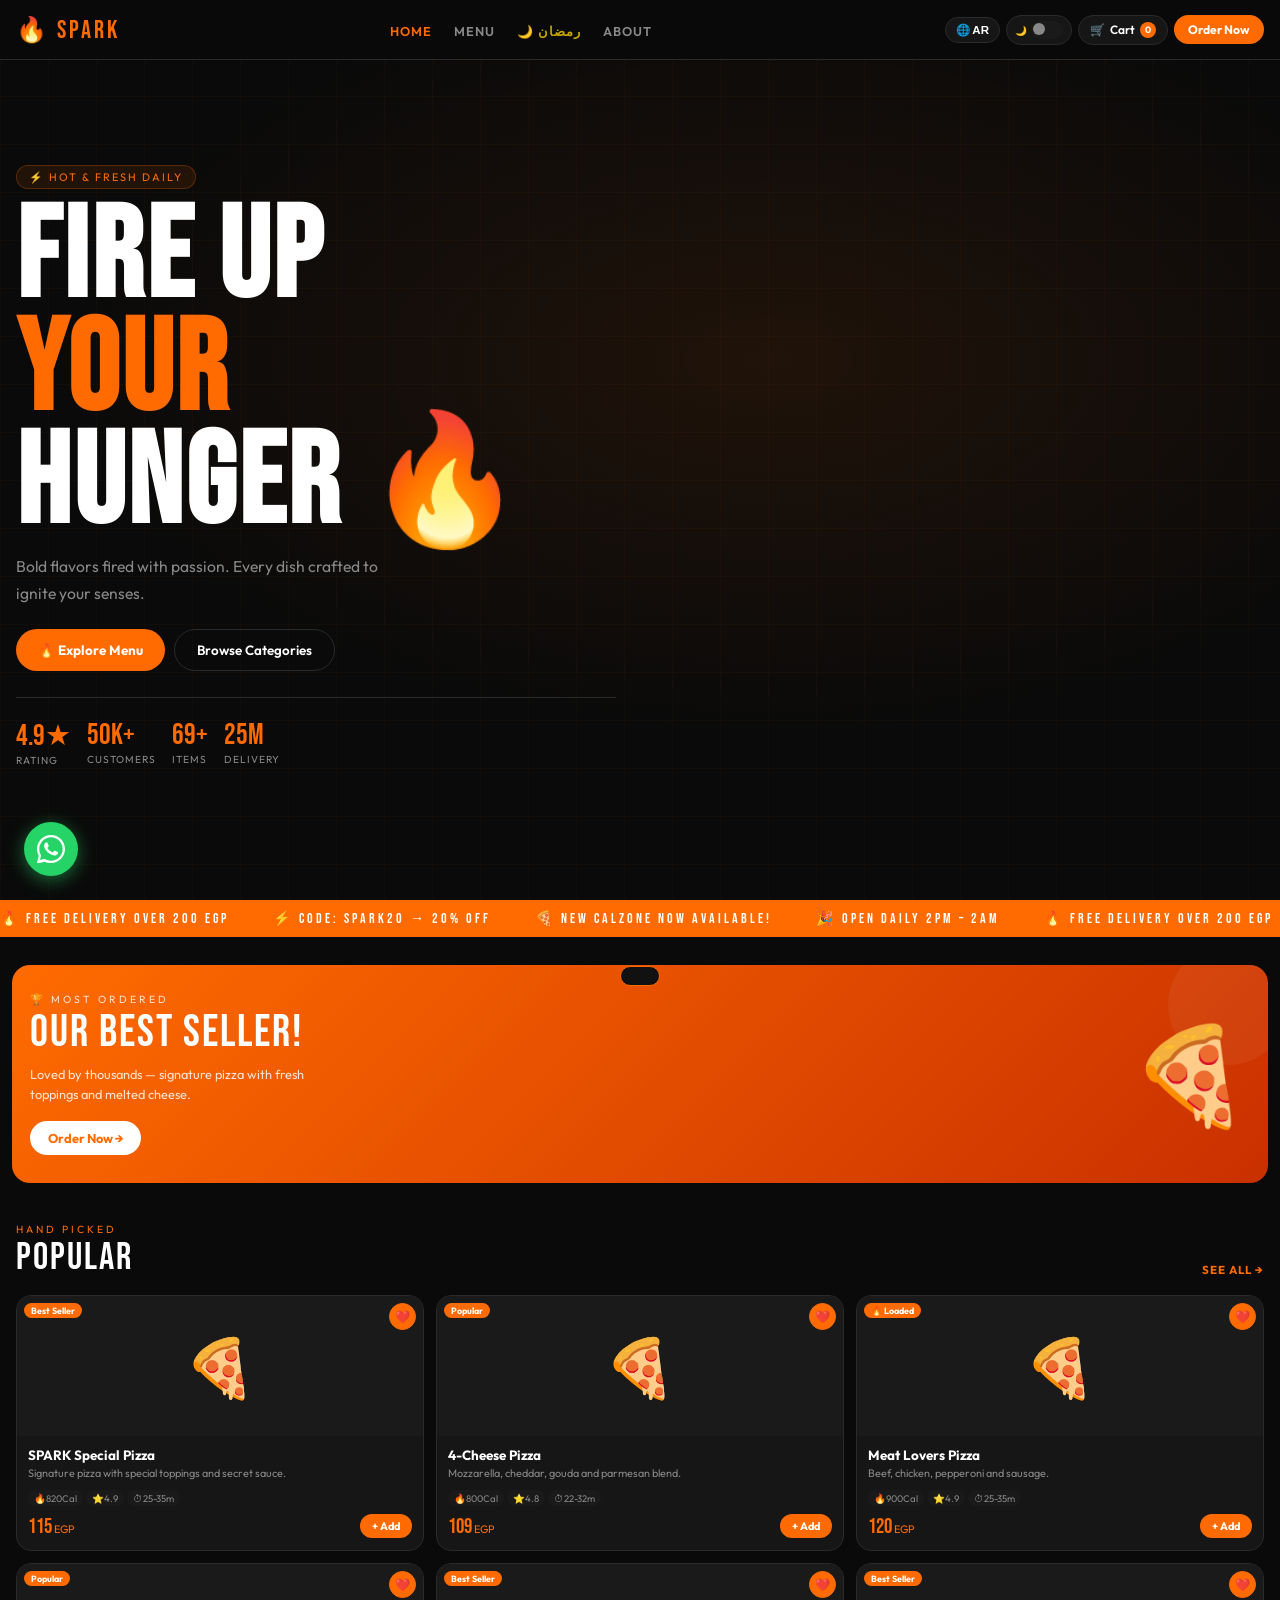
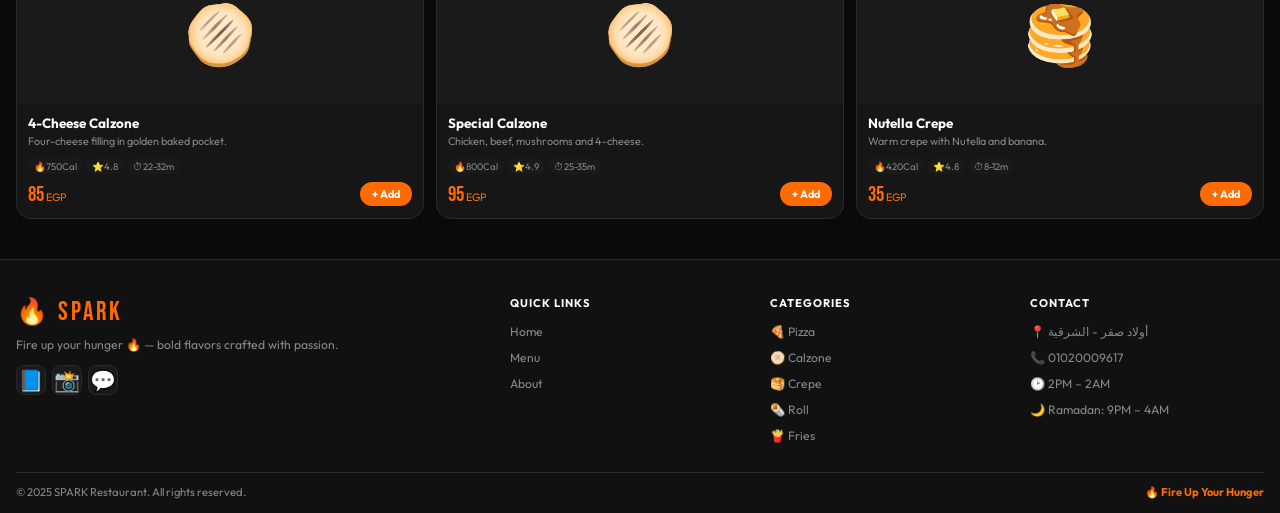
==== index.html @ 732e3be8 "Update index.html" ====
<!DOCTYPE html>
<html lang="en" data-theme="dark" data-lang="en">
<head>
<meta charset="UTF-8">
<meta name="viewport" content="width=device-width,initial-scale=1,maximum-scale=1">
<title>SPARK 🔥</title>
<link href="https://fonts.googleapis.com/css2?family=Bebas+Neue&family=Outfit:wght@300;400;500;600;700&family=Cairo:wght@400;600;700;900&display=swap" rel="stylesheet">
<style>
[data-theme=dark]{--or:#FF6B00;--orb:#FF8C00;--bg:#0A0A0A;--bg2:#111;--bg3:#1A1A1A;--card:#161616;--txt:#FFF;--muted:#888;--bdr:#2A2A2A;--nav:rgba(10,10,10,.93);}
[data-theme=light]{--or:#E85500;--orb:#FF6B00;--bg:#F5F0EA;--bg2:#EDE7DF;--bg3:#E2DAD0;--card:#FFF;--txt:#1A1010;--muted:#7A7070;--bdr:#D8D0C5;--nav:rgba(245,240,234,.96);}
*{margin:0;padding:0;box-sizing:border-box;-webkit-tap-highlight-color:transparent;}
html{scroll-behavior:smooth;}
body{font-family:Outfit,sans-serif;background:var(--bg);color:var(--txt);overflow-x:hidden;transition:background .3s,color .3s;}
button{cursor:pointer;border:none;outline:none;background:none;}
a{text-decoration:none;color:inherit;}
[data-lang=ar]{direction:rtl;}
[data-lang=ar] body,[data-lang=ar] button,[data-lang=ar] input,[data-lang=ar] select{font-family:Cairo,sans-serif!important;}
::-webkit-scrollbar{width:4px;}::-webkit-scrollbar-thumb{background:var(--or);border-radius:2px;}

/* ─── NAV ─── */
nav{position:fixed;top:0;left:0;right:0;z-index:900;height:60px;display:flex;align-items:center;justify-content:space-between;padding:0 16px;background:var(--nav);backdrop-filter:blur(20px);border-bottom:1px solid var(--bdr);}
.logo{font-family:Bebas Neue,sans-serif;font-size:1.55rem;letter-spacing:3px;color:var(--or);}
.nlinks{display:flex;gap:22px;list-style:none;}
.nlinks a{color:var(--muted);font-size:.8rem;font-weight:600;letter-spacing:1px;text-transform:uppercase;transition:color .2s;}
.nlinks a:hover,.nlinks a.act{color:var(--or);}
.nr{display:flex;align-items:center;gap:6px;}
.blang{background:var(--card);border:1px solid var(--bdr);color:var(--txt);padding:5px 10px;border-radius:50px;font-size:.72rem;font-weight:700;}
.blang:hover{border-color:var(--or);color:var(--or);}
.tpill{display:flex;align-items:center;gap:4px;background:var(--card);border:1px solid var(--bdr);border-radius:50px;padding:5px 8px;cursor:pointer;}
.ttrack{width:32px;height:18px;border-radius:50px;background:var(--bg3);position:relative;flex-shrink:0;}
[data-theme=light] .ttrack{background:#FF6B0022;border:1px solid var(--or);}
.tthumb{position:absolute;top:2px;left:2px;width:12px;height:12px;border-radius:50%;background:var(--muted);transition:transform .3s,background .3s;}
[data-theme=light] .tthumb{transform:translateX(14px);background:var(--or);}
.bcart{display:flex;align-items:center;gap:5px;background:var(--card);border:1px solid var(--bdr);color:var(--txt);padding:6px 11px;border-radius:50px;font-size:.75rem;font-weight:600;font-family:Outfit,Cairo,sans-serif;}
.bcart:hover{border-color:var(--or);color:var(--or);}
.cbdg{background:var(--or);color:#fff;width:16px;height:16px;border-radius:50%;display:flex;align-items:center;justify-content:center;font-size:.58rem;font-weight:700;}
.border-btn{background:var(--or);color:#fff;padding:7px 14px;border-radius:50px;font-size:.76rem;font-weight:700;font-family:Outfit,Cairo,sans-serif;}
.burger{display:none;flex-direction:column;gap:4px;padding:6px;background:var(--card);border:1px solid var(--bdr);border-radius:8px;}
.burger span{width:17px;height:2px;background:var(--txt);border-radius:2px;transition:all .3s;display:block;}
.burger.open span:nth-child(1){transform:translateY(6px) rotate(45deg);}
.burger.open span:nth-child(2){opacity:0;}
.burger.open span:nth-child(3){transform:translateY(-6px) rotate(-45deg);}
.drawer{position:fixed;top:60px;left:0;right:0;z-index:899;background:var(--bg2);border-bottom:1px solid var(--bdr);padding:10px;display:none;flex-direction:column;gap:2px;}
.drawer.open{display:flex;}
.drawer a{padding:10px 13px;color:var(--txt);font-weight:600;font-size:.88rem;border-radius:9px;}
.drawer a:hover{background:var(--bg3);color:var(--or);}
.drw-f{display:flex;gap:7px;padding:7px 4px 3px;}

/* ─── PAGES ─── */
.pg{display:none;}
.pg.active{display:block;}

/* ─── HERO ─── */
.hero{min-height:100svh;padding:68px 16px 36px;display:flex;align-items:center;position:relative;overflow:hidden;}
.hbg{position:absolute;inset:0;background:radial-gradient(ellipse 80% 60% at 60% 40%,rgba(255,107,0,.09),transparent 70%);}
[data-theme=light] .hbg{background:radial-gradient(ellipse 80% 60% at 60% 40%,rgba(232,85,0,.07),transparent 70%);}
.hgrid{position:absolute;inset:0;background-image:linear-gradient(rgba(255,107,0,.03) 1px,transparent 1px),linear-gradient(90deg,rgba(255,107,0,.03) 1px,transparent 1px);background-size:48px 48px;}
.hc{position:relative;z-index:1;max-width:600px;width:100%;animation:fadeUp .7s ease both;}
.hbdg{display:inline-flex;align-items:center;gap:6px;background:rgba(255,107,0,.1);border:1px solid rgba(255,107,0,.25);padding:4px 12px;border-radius:50px;font-size:.68rem;letter-spacing:2px;text-transform:uppercase;color:var(--or);margin-bottom:14px;}
.hc h1{font-family:Bebas Neue,sans-serif;font-size:clamp(3.5rem,14vw,8rem);line-height:.88;letter-spacing:3px;margin-bottom:12px;}
.hc h1 span{color:var(--or);}
.hc p{color:var(--muted);font-size:clamp(.86rem,2.5vw,.98rem);line-height:1.7;margin-bottom:22px;max-width:400px;}
.hbtns{display:flex;gap:9px;flex-wrap:wrap;}
.bprim{background:var(--or);color:#fff;padding:12px 22px;border-radius:50px;font-weight:700;font-size:.84rem;font-family:Outfit,Cairo,sans-serif;transition:all .3s;display:inline-flex;align-items:center;gap:6px;}
.bprim:hover{transform:translateY(-2px);box-shadow:0 10px 26px rgba(255,107,0,.3);}
.bsec{background:transparent;color:var(--txt);border:1px solid var(--bdr);padding:12px 22px;border-radius:50px;font-weight:600;font-size:.84rem;font-family:Outfit,Cairo,sans-serif;transition:all .3s;}
.bsec:hover{border-color:var(--or);color:var(--or);}
.hstats{display:flex;gap:16px;margin-top:26px;padding-top:20px;border-top:1px solid var(--bdr);flex-wrap:wrap;}
.sn{font-family:Bebas Neue,sans-serif;font-size:1.8rem;color:var(--or);}
.sl{font-size:.64rem;color:var(--muted);text-transform:uppercase;letter-spacing:1px;}

/* ─── TICKER ─── */
.ticker{background:var(--or);padding:10px 0;overflow:hidden;display:flex;}
.tscrl{display:flex;gap:44px;animation:scrollL 24s linear infinite;white-space:nowrap;flex-shrink:0;}
.titem{font-family:Bebas Neue,sans-serif;font-size:.88rem;letter-spacing:3px;color:#fff;}

/* ─── SECTIONS ─── */
.sec{padding:40px 16px;}
.slbl{font-size:.65rem;letter-spacing:3px;text-transform:uppercase;color:var(--or);margin-bottom:3px;}
.sttl{font-family:Bebas Neue,sans-serif;font-size:clamp(1.6rem,6vw,2.4rem);letter-spacing:2px;line-height:1;}
.shead{display:flex;justify-content:space-between;align-items:flex-end;margin-bottom:18px;gap:7px;flex-wrap:wrap;}
.smore{color:var(--or);font-size:.72rem;font-weight:700;letter-spacing:1px;text-transform:uppercase;white-space:nowrap;}

/* ─── BESTSELLER ─── */
.bs{margin:0 12px;border-radius:18px;background:linear-gradient(135deg,#FF6B00,#C93000);padding:28px 18px;display:flex;align-items:center;justify-content:space-between;overflow:hidden;position:relative;gap:12px;}
.bs::before{content:'';position:absolute;right:-20px;top:-20px;width:120px;height:120px;border-radius:50%;background:rgba(255,255,255,.05);}
.bstx{flex:1;position:relative;z-index:1;}
.bslbl{font-size:.65rem;letter-spacing:3px;text-transform:uppercase;color:rgba(255,255,255,.8);margin-bottom:5px;}
.bsttl{font-family:Bebas Neue,sans-serif;font-size:clamp(1.6rem,6vw,2.8rem);color:#fff;letter-spacing:2px;line-height:1;margin-bottom:8px;}
.bssub{font-size:.8rem;color:rgba(255,255,255,.82);line-height:1.6;margin-bottom:16px;max-width:300px;}
.bwh{background:#fff;color:var(--or);padding:9px 18px;border-radius:50px;font-weight:700;font-size:.8rem;font-family:Outfit,Cairo,sans-serif;transition:all .3s;}
.bwh:hover{transform:translateY(-2px);}
.bsem{font-size:clamp(3rem,11vw,6rem);animation:float 3.5s ease-in-out infinite;flex-shrink:0;position:relative;z-index:1;}

/* ─── CATS ─── */
.cgrid{display:grid;grid-template-columns:repeat(4,1fr);gap:8px;}
.cc{background:var(--card);border:1px solid var(--bdr);border-radius:13px;padding:14px 7px;text-align:center;cursor:pointer;transition:all .22s;}
.cc:hover{border-color:var(--or);transform:translateY(-2px);}
.cc.active{background:var(--or);border-color:var(--or);}
.cc.active .cnm{color:#fff;}
.cc.active .cct{color:rgba(255,255,255,.75);}
.cem{font-size:1.9rem;margin-bottom:5px;display:block;}
.cnm{font-weight:700;font-size:.78rem;color:var(--txt);}
.cct{font-size:.64rem;color:var(--muted);margin-top:2px;}

/* ─── MEALS ─── */
.mgrid{display:grid;grid-template-columns:repeat(3,1fr);gap:12px;}
.mc{background:var(--card);border:1px solid var(--bdr);border-radius:15px;overflow:hidden;transition:all .22s;cursor:pointer;}
.mc:hover{border-color:rgba(255,107,0,.4);transform:translateY(-3px);box-shadow:0 10px 26px rgba(0,0,0,.14);}
.mimg{height:140px;background:var(--bg3);display:flex;align-items:center;justify-content:center;font-size:3.6rem;position:relative;overflow:hidden;}
.mbdg{position:absolute;top:7px;left:7px;background:var(--or);color:#fff;padding:2px 7px;border-radius:50px;font-size:.56rem;font-weight:700;}
[data-lang=ar] .mbdg{left:auto;right:7px;}
.mfv{position:absolute;top:7px;right:7px;width:27px;height:27px;border-radius:50%;background:rgba(0,0,0,.35);border:1px solid var(--bdr);display:flex;align-items:center;justify-content:center;font-size:.76rem;transition:all .2s;}
[data-lang=ar] .mfv{right:auto;left:7px;}
.mfv:hover,.mfv.fav{background:var(--or);border-color:var(--or);}
.mbdy{padding:11px;}
.mnm{font-weight:700;font-size:.84rem;margin-bottom:3px;}
.mds{font-size:.68rem;color:var(--muted);line-height:1.45;margin-bottom:8px;}
.mmeta{display:flex;gap:3px;margin-bottom:8px;flex-wrap:wrap;}
.mp{font-size:.6rem;color:var(--muted);background:var(--bg3);padding:2px 6px;border-radius:50px;}
.mft{display:flex;align-items:center;justify-content:space-between;}
.mpr{font-family:Bebas Neue,sans-serif;font-size:1.3rem;color:var(--or);}
.mpr small{font-size:.68rem;font-family:Outfit,Cairo,sans-serif;font-weight:400;}
.badd{background:var(--or);color:#fff;padding:5px 12px;border-radius:50px;font-weight:700;font-size:.68rem;font-family:Outfit,Cairo,sans-serif;transition:all .22s;}
.badd:hover{background:var(--orb);}

/* ─── ABOUT ─── */
.ab-hero{padding:76px 16px 42px;text-align:center;background:radial-gradient(ellipse 80% 50% at 50% 0%,rgba(255,107,0,.08),transparent 60%);position:relative;overflow:hidden;}
.ab-hero::before{content:"🔥";position:absolute;font-size:14rem;opacity:.025;top:50%;left:50%;transform:translate(-50%,-50%);pointer-events:none;}
.ab-bdg{display:inline-flex;align-items:center;gap:6px;background:rgba(255,107,0,.1);border:1px solid rgba(255,107,0,.25);padding:4px 12px;border-radius:50px;font-size:.68rem;letter-spacing:2px;text-transform:uppercase;color:var(--or);margin-bottom:14px;}
.ab-hero h1{font-family:Bebas Neue,sans-serif;font-size:clamp(2.4rem,9vw,4.5rem);letter-spacing:4px;line-height:1;margin-bottom:12px;}
.ab-hero h1 span{color:var(--or);}
.ab-hero p{color:var(--muted);font-size:clamp(.86rem,2.5vw,.98rem);line-height:1.8;max-width:560px;margin:0 auto;}
.ab-cards{display:grid;grid-template-columns:repeat(3,1fr);gap:12px;padding:0 16px 40px;}
.abcard{background:var(--card);border:1px solid var(--bdr);border-radius:16px;padding:24px 18px;text-align:center;transition:all .3s;}
.abcard:hover{border-color:rgba(255,107,0,.3);transform:translateY(-3px);}
.abic{width:56px;height:56px;border-radius:14px;background:rgba(255,107,0,.12);display:flex;align-items:center;justify-content:center;font-size:1.7rem;margin:0 auto 12px;}
.abcard h3{font-family:Bebas Neue,sans-serif;font-size:1.2rem;letter-spacing:2px;color:var(--or);margin-bottom:6px;}
.abcard p{font-size:.78rem;color:var(--muted);line-height:1.65;}
.ab-story{display:grid;grid-template-columns:1fr 1fr;gap:32px;align-items:center;padding:0 16px 40px;max-width:940px;margin:0 auto;}
.ab-sl{font-size:.65rem;letter-spacing:3px;text-transform:uppercase;color:var(--or);margin-bottom:4px;}
.ab-story h2{font-family:Bebas Neue,sans-serif;font-size:clamp(1.6rem,5vw,2.4rem);letter-spacing:2px;margin-bottom:13px;}
.ab-story p{color:var(--muted);font-size:.8rem;line-height:1.78;margin-bottom:10px;}
.ab-stats{display:grid;grid-template-columns:1fr 1fr;gap:10px;}
.abst{background:var(--card);border:1px solid var(--bdr);border-radius:14px;padding:18px;text-align:center;}
.abstn{font-family:Bebas Neue,sans-serif;font-size:2.1rem;color:var(--or);}
.abstl{font-size:.64rem;color:var(--muted);text-transform:uppercase;letter-spacing:1px;margin-top:2px;}
.co-grid{display:grid;grid-template-columns:repeat(auto-fit,minmax(190px,1fr));gap:11px;}
.cocard{background:var(--card);border:1px solid var(--bdr);border-radius:14px;padding:20px;transition:all .3s;}
.cocard:hover{border-color:rgba(255,107,0,.3);}
.coic{width:44px;height:44px;border-radius:12px;background:rgba(255,107,0,.12);display:flex;align-items:center;justify-content:center;font-size:1.3rem;margin-bottom:11px;}
.cocard h3{font-weight:700;font-size:.82rem;margin-bottom:4px;}
.cocard p{font-size:.76rem;color:var(--muted);line-height:1.65;}

/* ─── FOOTER ─── */
footer{background:var(--bg2);border-top:1px solid var(--bdr);padding:36px 16px 14px;}
.ftg{display:grid;grid-template-columns:2fr 1fr 1fr 1fr;gap:26px;margin-bottom:22px;}
.ftlo{font-family:Bebas Neue,sans-serif;font-size:1.6rem;color:var(--or);letter-spacing:3px;}
.ftde{color:var(--muted);font-size:.76rem;line-height:1.7;margin-top:7px;}
.ftsoc{display:flex;gap:6px;margin-top:10px;}
.ftsoc a{width:30px;height:30px;border-radius:8px;background:var(--bg3);border:1px solid var(--bdr);display:flex;align-items:center;justify-content:center;font-size:.85rem;transition:all .22s;}
.ftsoc a:hover{border-color:var(--or);}
.ftcol h4{font-weight:700;font-size:.7rem;letter-spacing:1px;text-transform:uppercase;margin-bottom:10px;}
.ftcol ul{list-style:none;}
.ftcol li{margin-bottom:6px;}
.ftcol a{color:var(--muted);font-size:.76rem;transition:color .2s;}
.ftcol a:hover{color:var(--or);}
.ftbt{border-top:1px solid var(--bdr);padding-top:12px;display:flex;justify-content:space-between;align-items:center;font-size:.7rem;color:var(--muted);flex-wrap:wrap;gap:5px;}

/* ─── CART ─── */
.cov{position:fixed;inset:0;z-index:950;background:rgba(0,0,0,.6);opacity:0;pointer-events:none;transition:opacity .3s;}
.cov.open{opacity:1;pointer-events:all;}
.csb{position:fixed;top:0;right:-100%;bottom:0;width:min(380px,100%);z-index:951;background:var(--bg2);border-left:1px solid var(--bdr);padding:15px;overflow-y:auto;display:flex;flex-direction:column;transition:right .4s cubic-bezier(.4,0,.2,1);}
.csb.open{right:0;}
[data-lang=ar] .csb{right:auto;left:-100%;border-left:none;border-right:1px solid var(--bdr);}
[data-lang=ar] .csb.open{left:0;}
.chd{display:flex;justify-content:space-between;align-items:center;margin-bottom:14px;}
.cttl{font-family:Bebas Neue,sans-serif;font-size:1.45rem;letter-spacing:2px;}
.ccl{width:30px;height:30px;border-radius:50%;background:var(--bg3);border:1px solid var(--bdr);color:var(--txt);display:flex;align-items:center;justify-content:center;font-size:.85rem;}
.ci{display:flex;gap:7px;align-items:center;padding:9px;background:var(--card);border-radius:9px;margin-bottom:5px;border:1px solid var(--bdr);}
.ciem{font-size:1.7rem;min-width:36px;text-align:center;}
.ciin{flex:1;min-width:0;}
.cinm{font-weight:600;font-size:.76rem;margin-bottom:2px;white-space:nowrap;overflow:hidden;text-overflow:ellipsis;}
.cipr{color:var(--or);font-weight:700;font-size:.72rem;}
.qcl{display:flex;align-items:center;gap:4px;flex-shrink:0;}
.qb{width:22px;height:22px;border-radius:50%;border:1px solid var(--bdr);background:var(--bg3);color:var(--txt);display:flex;align-items:center;justify-content:center;font-size:.8rem;transition:all .2s;}
.qb:hover{background:var(--or);border-color:var(--or);color:#fff;}
.qn{font-weight:700;min-width:13px;text-align:center;font-size:.78rem;}
.prow{display:flex;gap:5px;margin:8px 0;}
.prow input{flex:1;background:var(--bg3);border:1px solid var(--bdr);border-radius:8px;padding:8px 9px;color:var(--txt);font-family:Outfit,Cairo,sans-serif;font-size:.76rem;outline:none;min-width:0;}
.prow input:focus{border-color:var(--or);}
.prow input::placeholder{color:var(--muted);}
.bap{background:var(--or);color:#fff;padding:8px 11px;border-radius:8px;font-weight:700;font-size:.72rem;font-family:Outfit,Cairo,sans-serif;flex-shrink:0;}
.csum{background:var(--card);border-radius:9px;padding:11px;margin:8px 0;border:1px solid var(--bdr);}
.srow{display:flex;justify-content:space-between;font-size:.74rem;color:var(--muted);margin-bottom:4px;}
.stot{display:flex;justify-content:space-between;align-items:center;padding-top:8px;border-top:1px solid var(--bdr);font-weight:700;font-size:.82rem;}
.totp{font-family:Bebas Neue,sans-serif;font-size:1.35rem;color:var(--or);}
.bco{background:var(--or);color:#fff;padding:12px;border-radius:10px;font-weight:700;font-size:.84rem;font-family:Outfit,Cairo,sans-serif;width:100%;transition:all .3s;margin-top:3px;}
.bco:hover{background:var(--orb);}

/* ─── MODALS ─── */
.mov{position:fixed;inset:0;z-index:960;background:rgba(0,0,0,.75);display:flex;align-items:flex-end;justify-content:center;opacity:0;pointer-events:none;transition:opacity .3s;}
.mov.open{opacity:1;pointer-events:all;}
.dmod{background:var(--bg2);border:1px solid var(--bdr);border-radius:18px 18px 0 0;width:100%;max-width:460px;max-height:90svh;overflow-y:auto;transform:translateY(100%);transition:transform .32s cubic-bezier(.4,0,.2,1);}
.mov.open .dmod,.mov.open .comod{transform:translateY(0);}
.dbar{width:34px;height:4px;background:var(--bdr);border-radius:2px;margin:9px auto 4px;}
.dim{height:170px;background:var(--bg3);display:flex;align-items:center;justify-content:center;font-size:5.5rem;position:relative;overflow:hidden;}
.dfv{position:absolute;top:10px;right:10px;width:30px;height:30px;border-radius:50%;background:rgba(0,0,0,.4);border:1px solid var(--bdr);display:flex;align-items:center;justify-content:center;cursor:pointer;font-size:.9rem;}
[data-lang=ar] .dfv{right:auto;left:10px;}
.dbdy{padding:14px;}
.dtop{display:flex;justify-content:space-between;align-items:flex-start;margin-bottom:8px;gap:6px;}
.dnm{font-family:Bebas Neue,sans-serif;font-size:1.5rem;letter-spacing:2px;line-height:1;}
.dqc{display:flex;align-items:center;gap:7px;background:var(--bg3);border-radius:50px;padding:5px 10px;flex-shrink:0;}
.dpills{display:flex;gap:4px;margin-bottom:10px;flex-wrap:wrap;}
.dpill{background:var(--bg3);border-radius:50px;padding:3px 7px;font-size:.63rem;color:var(--muted);}
.ddes{color:var(--muted);font-size:.76rem;line-height:1.6;margin-bottom:12px;}
.ottl{font-weight:700;margin-bottom:7px;font-size:.76rem;}
.orow{display:flex;align-items:center;justify-content:space-between;background:var(--bg3);border-radius:8px;padding:8px 10px;margin-bottom:5px;}
.size-row{display:flex;gap:8px;margin-bottom:10px;flex-wrap:wrap;}
.sz-btn{flex:1;min-width:70px;background:var(--bg3);border:2px solid var(--bdr);border-radius:10px;padding:8px 6px;text-align:center;cursor:pointer;transition:all .18s;}
.sz-btn:hover{border-color:var(--or);}
.sz-btn.sz-act{border-color:var(--or);background:rgba(255,107,0,.12);}
.sz-lbl{font-size:.8rem;font-weight:700;margin-bottom:2px;}
.sz-pr{font-size:.72rem;color:var(--or);font-weight:700;}
.onm{font-size:.76rem;}
.opr{color:var(--or);font-weight:600;font-size:.72rem;}
.ock{width:18px;height:18px;border-radius:5px;border:2px solid var(--bdr);display:flex;align-items:center;justify-content:center;transition:all .2s;font-size:.62rem;flex-shrink:0;}
.ock.ck{background:var(--or);border-color:var(--or);color:#fff;}
.dft{display:flex;align-items:center;justify-content:space-between;padding-top:10px;border-top:1px solid var(--bdr);margin-top:5px;gap:6px;}
.dtlb{font-size:.68rem;color:var(--muted);margin-bottom:1px;}
.dtp{font-family:Bebas Neue,sans-serif;font-size:1.5rem;color:var(--or);}
.comod{background:var(--bg2);border:1px solid var(--bdr);border-radius:18px 18px 0 0;width:100%;max-width:460px;max-height:90svh;overflow-y:auto;transform:translateY(100%);transition:transform .32s cubic-bezier(.4,0,.2,1);}
.cohd{display:flex;justify-content:space-between;align-items:center;padding:13px 15px 0;}
.cottl{font-family:Bebas Neue,sans-serif;font-size:1.5rem;letter-spacing:2px;color:var(--or);}
.cobdy{padding:10px 15px 16px;}
.coslb{font-weight:700;font-size:.72rem;text-transform:uppercase;letter-spacing:1px;color:var(--muted);margin-bottom:7px;}
.adc{background:var(--card);border:1px solid var(--bdr);border-radius:9px;padding:11px;margin-bottom:5px;cursor:pointer;display:flex;gap:9px;align-items:center;transition:all .22s;}
.adc.sel{border-color:var(--or);background:rgba(255,107,0,.07);}
.adic{width:34px;height:34px;border-radius:50%;background:var(--bg3);display:flex;align-items:center;justify-content:center;font-size:.95rem;flex-shrink:0;}
.adt{font-weight:600;font-size:.78rem;margin-bottom:1px;}
.add{font-size:.68rem;color:var(--muted);}
.popt{display:flex;align-items:center;justify-content:space-between;background:var(--card);border:1px solid var(--bdr);border-radius:9px;padding:10px 12px;margin-bottom:5px;cursor:pointer;transition:all .22s;}
.popt.sel{border-color:var(--or);}
.popl{display:flex;align-items:center;gap:7px;font-weight:500;font-size:.78rem;}
.radio{width:15px;height:15px;border-radius:50%;border:2px solid var(--bdr);display:flex;align-items:center;justify-content:center;transition:all .2s;flex-shrink:0;}
.popt.sel .radio{border-color:var(--or);}
.rdot{width:7px;height:7px;border-radius:50%;background:var(--or);opacity:0;transition:opacity .2s;}
.popt.sel .rdot{opacity:1;}
.scr{text-align:center;padding:30px 16px;}
.scic{font-size:3.5rem;margin-bottom:10px;}
.scttl{font-family:Bebas Neue,sans-serif;font-size:1.8rem;color:var(--or);margin-bottom:7px;}
.scsb{color:var(--muted);line-height:1.65;font-size:.8rem;}

/* ─── TOAST ─── */
.toast{position:fixed;bottom:14px;left:50%;transform:translateX(-50%) translateY(100px);background:var(--bg2);border:1px solid var(--or);border-radius:50px;padding:9px 19px;font-weight:600;z-index:9999;transition:transform .4s cubic-bezier(.4,0,.2,1);white-space:nowrap;color:var(--txt);font-size:.78rem;pointer-events:none;}
.toast.show{transform:translateX(-50%) translateY(0);}

/* ─── ANIMS ─── */
@keyframes fadeUp{from{opacity:0;transform:translateY(20px);}to{opacity:1;transform:translateY(0);}}
@keyframes float{0%,100%{transform:translateY(0);}50%{transform:translateY(-10px);}}
@keyframes scrollL{0%{transform:translateX(0);}100%{transform:translateX(-50%);}}
@keyframes pulse{0%,100%{box-shadow:0 0 0 0 rgba(255,107,0,.4);}50%{box-shadow:0 0 0 8px rgba(255,107,0,0);}}
.pulse{animation:pulse 2s infinite;}

/* ─── TABLET ─── */
@media(max-width:860px){
  .nlinks,.border-btn{display:none;}
  .burger{display:flex;}
  .cgrid{grid-template-columns:repeat(4,1fr);}
  .mgrid{grid-template-columns:repeat(2,1fr);}
  .ab-cards{grid-template-columns:repeat(2,1fr);}
  .ab-story{grid-template-columns:1fr;}
  .ftg{grid-template-columns:1fr 1fr;gap:18px;}
}
/* ─── MOBILE ─── */
@media(max-width:768px){.cgrid{grid-template-columns:repeat(3,1fr);}.mgrid{grid-template-columns:repeat(2,1fr);}.ab-cards{grid-template-columns:repeat(2,1fr);}.ab-stats{grid-template-columns:repeat(2,1fr);}.hero{padding:78px 14px 32px;}.csb{width:min(340px,96%);}}
@media(max-width:560px){
  .cgrid{grid-template-columns:repeat(3,1fr);gap:6px;}.ab-story{grid-template-columns:1fr;}.ab-cards{grid-template-columns:1fr;}.co-grid{grid-template-columns:1fr;}.csb{width:100%;}.dmod,.comod{border-radius:14px 14px 0 0;}
  .cc{padding:11px 5px;border-radius:10px;}
  .cem{font-size:1.55rem;margin-bottom:4px;}
  .cnm{font-size:.7rem;}
  .mgrid{grid-template-columns:repeat(2,1fr);gap:8px;}
  .mimg{height:118px;font-size:2.9rem;}
  .mbdy{padding:10px;}
  .mnm{font-size:.8rem;}
  .mds{font-size:.66rem;}
  .mpr{font-size:1.2rem;}
  .badd{padding:5px 10px;font-size:.64rem;}
  .bs{padding:22px 14px;margin:0 8px;}
  .bsem{display:none;}
  .ab-cards{grid-template-columns:1fr;}
  .ftg{grid-template-columns:1fr;}
  .hbtns{flex-direction:column;}
  .hbtns a,.hbtns button{text-align:center;justify-content:center;}
  .hstats{gap:11px;}
  .cart-label{display:none;}
}
@media(max-width:320px){
  .cgrid{grid-template-columns:repeat(2,1fr);}
  .mgrid{grid-template-columns:1fr;}
}
</style>
</head>
<body>

<!-- NAV -->
<nav>
  <div class="logo" onclick="gp('home',document.getElementById('nH'))" style="cursor:pointer;display:flex;align-items:center;gap:8px;">
      <span id="logoImg" style="display:none;"><img id="logoImgEl" src="" alt="SPARK" style="height:36px;object-fit:contain;vertical-align:middle;"></span>
      <span id="logoText">🔥 SPARK</span></div>
  <ul class="nlinks" id="nlinks">
    <li><a href="#" onclick="gp('home',this)" class="act" id="nH">Home</a></li>
    <li><a href="#" onclick="gp('pgMenu',this)" id="nM">Menu</a></li>
    <li id="navRamadan" style="display:none;"><a href="#" onclick="gp('pgRamadan',this)" id="nR" style="color:#C8A400;">🌙 رمضان</a></li>
    <li><a href="#" onclick="gp('pgAbout',this)" id="nA">About</a></li>
    <li><a href="#" onclick="gp('pgFavs',this)" id="nFav" style="display:none;">❤️ <span id="favNavLbl">Favorites</span></a></li>
  </ul>
  <div class="nr">
    <button class="blang" id="langBtn" onclick="tLang()">🌐 AR</button>
    <div class="tpill" onclick="tTheme()">
      <span id="tLbl" style="font-size:.6rem;">🌙</span>
      <div class="ttrack"><div class="tthumb" id="tTh"></div></div>
    </div>
    <button class="bcart" onclick="tCart()">
      🛒 <span class="cart-label" id="nC">Cart</span>
      <span class="cbdg" id="cBdg">0</span>
    </button>
    <button class="border-btn pulse" id="nO" onclick="tCart()">Order Now</button>
    <button class="burger" id="hbg" onclick="tDrawer()">
      <span></span><span></span><span></span>
    </button>
  </div>
</nav>

<!-- DRAWER -->
<div class="drawer" id="drw">
  <a href="#" onclick="gp('home');cd()" id="dH">🏠 Home</a>
  <a href="#" onclick="gp('pgMenu');cd()" id="dM">🍽️ Menu</a>
  <a href="#" onclick="gp('pgAbout');cd()" id="dA">⭐ About</a>
  <a href="#" onclick="gp('pgFavs');cd()" id="dFav" style="display:none;">❤️ <span id="favDrawerLbl">Favorites</span></a>
  <div class="drw-f">
    <button class="border-btn" onclick="tCart();cd()" id="dO">Order Now</button>
  </div>
</div>

<!-- ═══ HOME ═══ -->
<div class="pg active" id="home">

  <!-- HERO -->
  <section class="hero">
    <div class="hbg"></div><div class="hgrid"></div>
    <div class="hc">
      <div class="hbdg" id="hBd">⚡ Hot &amp; Fresh Daily</div>
      <h1 id="hH1">FIRE UP<br><span>YOUR</span><br>HUNGER 🔥</h1>
      <p id="hSb">Bold flavors fired with passion. Every dish crafted to ignite your senses.</p>
      <div class="hbtns">
        <a href="#" class="bprim" onclick="gp('pgMenu')" id="hB1">🔥 Explore Menu</a>
        <a href="#" class="bsec" onclick="gp('pgMenu')" id="hB2">Browse Categories</a>
      </div>
      <div class="hstats">
        <div><div class="sn">4.9★</div><div class="sl" id="hs1">Rating</div></div>
        <div><div class="sn">50K+</div><div class="sl" id="hs2">Customers</div></div>
        <div><div class="sn">69+</div><div class="sl" id="hs3">Items</div></div>
        <div><div class="sn">25m</div><div class="sl" id="hs4">Delivery</div></div>
      </div>
    </div>
  </section>

  <!-- TICKER -->
  <div class="ticker"><div style="overflow:hidden;flex:1;">
    <div class="tscrl">
      <span class="titem" id="ti1">🔥 FREE DELIVERY OVER 200 EGP</span>
      <span class="titem" id="ti2">⚡ CODE: SPARK20 → 20% OFF</span>
      <span class="titem" id="ti3">🍕 NEW CALZONE NOW AVAILABLE!</span>
      <span class="titem" id="ti4">🎉 OPEN DAILY 2PM – 2AM</span>
      <span class="titem">🔥 FREE DELIVERY OVER 200 EGP</span>
      <span class="titem">⚡ CODE: SPARK20 → 20% OFF</span>
      <span class="titem">🍕 NEW CALZONE NOW AVAILABLE!</span>
      <span class="titem">🎉 OPEN DAILY 2PM – 2AM</span>
    </div>
  </div></div>

  <!-- BESTSELLER -->
  <div class="bs" style="margin-top:28px;">
    <div class="bstx">
      <div class="bslbl" id="bsL">🏆 Most Ordered</div>
      <div class="bsttl" id="bsT">OUR BEST SELLER!</div>
      <p class="bssub" id="bsS">Loved by thousands — signature pizza with fresh toppings and melted cheese.</p>
      <button class="bwh" onclick="gp('pgMenu')" id="bsB">Order Now →</button>
    </div>
    <div class="bsem">🍕</div>
  </div>

  <!-- POPULAR -->
  <section class="sec">
    <div class="shead">
      <div><div class="slbl" id="hML">Hand Picked</div><div class="sttl" id="hMT">POPULAR</div></div>
      <a href="#" class="smore" onclick="gp('pgMenu')" id="hSA">See all →</a>
    </div>
    <div class="mgrid" id="homeGrid"></div>
  </section>

  <!-- FOOTER -->
<footer>
    <div class="ftg">
      <div>
        <div class="ftlo" style="display:flex;align-items:center;gap:8px;"><span id="ftLogoImg" style="display:none;"><img id="ftLogoImgEl" src="" alt="SPARK" style="height:30px;object-fit:contain;"></span><span id="ftLogoText">🔥 SPARK</span></div>
        <p class="ftde" id="ftD">Fire up your hunger 🔥 — bold flavors crafted with passion.</p>
        <div class="ftsoc">
  <a href="https://www.facebook.com/sparkrestaurant" target="_blank" title="Facebook" style="text-decoration:none;font-size:1.3rem;">📘</a>
  <a href="https://www.instagram.com/sparkrestaurant" target="_blank" title="Instagram" style="text-decoration:none;font-size:1.3rem;">📸</a>
  <a href="https://wa.me/201020009617" target="_blank" title="WhatsApp" style="text-decoration:none;font-size:1.3rem;">💬</a>
</div>
      </div>
      <div class="ftcol">
        <h4 id="ftH1">Quick Links</h4>
        <ul>
          <li><a href="#" onclick="gp('home')" id="fl1">Home</a></li>
          <li><a href="#" onclick="gp('pgMenu')" id="fl2">Menu</a></li>
          <li><a href="#" onclick="gp('pgAbout')" id="fl3">About</a></li>
          <div id="ftCustomPages"></div>
        </ul>
      </div>
      <div class="ftcol">
        <h4 id="ftH2">Categories</h4>
        <ul>
          <li><a href="#" onclick="gp('pgMenu')">🍕 Pizza</a></li>
          <li><a href="#" onclick="gp('pgMenu')">🫓 Calzone</a></li>
          <li><a href="#" onclick="gp('pgMenu')">🥞 Crepe</a></li>
          <li><a href="#" onclick="gp('pgMenu')">🌯 Roll</a></li>
          <li><a href="#" onclick="gp('pgMenu')">🍟 Fries</a></li>
        </ul>
      </div>
      <div class="ftcol">
        <h4 id="ftH3">Contact</h4>
        <ul>
          <li><a href="#">📍 أولاد صقر - الشرقية</a></li>
          <li><a href="tel:01020009617">📞 01020009617</a></li>
          <li><a href="#">🕑 2PM – 2AM</a></li>
          <li><a href="#">🌙 Ramadan: 9PM – 4AM</a></li>
        </ul>
      </div>
    </div>
    <div class="ftbt">
      <div id="ftC">© 2025 SPARK Restaurant. All rights reserved.</div>
      <div style="color:var(--or);font-weight:700;">🔥 Fire Up Your Hunger</div>
    </div>
  </footer>
</div>

<!-- ═══ MENU ═══ -->
<div class="pg" id="pgMenu">
  <div style="padding-top:60px;">
    <section class="sec">
      <div class="shead"><div><div class="slbl" id="cL">Browse By</div><div class="sttl" id="cT">CATEGORIES</div></div></div>
      <div class="cgrid" id="catsGrid"></div>
    </section>
    <section class="sec" style="padding-top:0;">
      <div class="shead">
        <div><div class="slbl" id="mL">Hand Picked</div><div class="sttl" id="mT">ALL MEALS</div></div>
        <span id="mCnt" style="color:var(--muted);font-size:.72rem;"></span>
      </div>
      <div class="mgrid" id="mealsGrid"></div>
    </section>
  </div>
</div>

<!-- ═══ ABOUT ═══ -->
<div class="pg" id="pgAbout">
  <div style="padding-top:60px;">
    <div class="ab-hero">
      <div class="ab-bdg" id="abBdg">⭐ Our Story</div>
      <h1 id="abH1">ABOUT <span>SPARK</span></h1>
      <p id="abHT">SPARK isn&#39;t just a restaurant — it&#39;s a complete experience. The result of a long journey of hard work and dedication.</p>
    </div>
    <div class="ab-cards">
      <div class="abcard"><div class="abic">❤️‍🔥</div><h3 id="ac1T">PASSION</h3><p id="ac1P">Every dish made with love. We put our heart into every item on the menu.</p></div>
      <div class="abcard"><div class="abic">🌿</div><h3 id="ac2T">FRESH</h3><p id="ac2P">Only the freshest ingredients reach your plate. Quality is never compromised.</p></div>
      <div class="abcard"><div class="abic">⭐</div><h3 id="ac3T">EXPERIENCE</h3><p id="ac3P">From first bite to last — a complete dining experience you won&#39;t forget.</p></div>
    </div>
    <div class="ab-story">
      <div>
        <div class="ab-sl" id="stL">Our Journey</div>
        <h2 id="stH">A Long Road of Effort &amp; Passion</h2>
        <p id="stP1">SPARK started as a dream — to create food that ignites the senses. Built from scratch with love and countless late nights.</p>
        <p id="stP2">Today we serve thousands with a growing menu. Every product is the result of real passion and hard work.</p>
      </div>
      <div class="ab-stats">
        <div class="abst"><div class="abstn">50K+</div><div class="abstl" id="ast1">Happy Customers</div></div>
        <div class="abst"><div class="abstn">69+</div><div class="abstl" id="ast2">Menu Items</div></div>
        <div class="abst"><div class="abstn">4.9★</div><div class="abstl" id="ast3">Avg Rating</div></div>
        <div class="abst"><div class="abstn">1</div><div class="abstl" id="ast4">Big Goal</div></div>
      </div>
    </div>
    <section class="sec" style="background:var(--bg2);border-top:1px solid var(--bdr);margin-top:36px;">
      <div class="shead"><div><div class="slbl" id="coL">Find Us</div><div class="sttl" id="coT">CONTACT</div></div></div>
      <div class="co-grid">
        <div class="cocard"><div class="coic">📍</div><h3 id="co1T">Address</h3><p id="co1P">أولاد صقر - الشرقية - شارع البحر - بجوار صيدلية عثمان القديمة</p></div>
        <div class="cocard"><div class="coic">📞</div><h3 id="co2T">Phone</h3><p><a href="tel:01020009617" style="color:var(--or);font-weight:700;font-size:.9rem;">01020009617</a></p></div>
        <div class="cocard"><div class="coic">🕑</div><h3 id="co3T">Working Hours</h3><p id="co3P">Daily: 2PM – 2AM<br>Ramadan: 9PM – 4AM</p></div>
      </div>
    </section>
  </div>
</div>


<!-- ═══ RAMADAN PAGE ═══ -->
<div id="pgRamadan" class="pg" style="padding-top:60px;">
  <div style="max-width:900px;margin:0 auto;padding:30px 16px;">
    <div style="text-align:center;margin-bottom:30px;">
      <div style="font-size:3.5rem;margin-bottom:8px;">🌙</div>
      <h2 id="ramTitle" style="font-family:'Bebas Neue',sans-serif;font-size:2.8rem;letter-spacing:3px;color:#C8A400;margin:8px 0;line-height:1;">رمضان كريم</h2>
      <p id="ramDesc" style="color:var(--muted);font-size:.92rem;max-width:480px;margin:0 auto;line-height:1.7;">أكلات السحور والإفطار — عروض رمضانية حصرية</p>
    </div>
    <div class="mgrid" id="ramGrid"></div>
  </div>
</div>

<!-- ═══ FAVORITES PAGE ═══ -->
<div class="pg" id="pgFavs" style="padding-top:60px;">
  <div style="max-width:900px;margin:0 auto;padding:30px 16px;">
    <div style="text-align:center;margin-bottom:24px;">
      <div style="font-size:3rem;margin-bottom:8px;">❤️</div>
      <h2 id="favTitle" style="font-family:'Bebas Neue',sans-serif;font-size:2.6rem;letter-spacing:3px;color:var(--or);margin-bottom:6px;">MY FAVORITES</h2>
      <p id="favSub" style="color:var(--muted);font-size:.88rem;">Your saved favorites — ready to order</p>
    </div>
    <div class="mgrid" id="favsGrid"></div>
    <div id="favsEmpty" style="display:none;text-align:center;padding:60px 16px;color:var(--muted);">
      <div style="font-size:4rem;margin-bottom:14px;">💔</div>
      <div style="font-size:1rem;font-weight:600;margin-bottom:6px;" id="favEmptyT">No favorites yet</div>
      <div style="font-size:.8rem;" id="favEmptyS">Tap ❤️ on any item to save it here</div>
    </div>
  </div>
</div>

<!-- ═══ CUSTOM PAGE ═══ -->
<div class="pg" id="pgCustom" style="padding-top:60px;">
  <div style="max-width:820px;margin:0 auto;padding:32px 16px 60px;">
    <div id="pgCustomTitle" style="font-family:'Bebas Neue',sans-serif;font-size:2.4rem;letter-spacing:3px;margin-bottom:8px;color:var(--or);"></div>
    <div id="pgCustomContent" style="color:var(--txt);line-height:1.9;font-size:.9rem;"></div>
  </div>
</div>

<!-- ═══ FAVORITES PAGE ═══ -->
<div class="pg" id="pgFavs" style="padding-top:60px;">
  <div class="sec" style="max-width:1100px;margin:0 auto;">
    <div style="text-align:center;margin-bottom:28px;">
      <div class="slbl" style="color:var(--or);">❤️ MY LIST</div>
      <div class="sttl" id="favsTtl">FAVORITES</div>
      <p style="color:var(--muted);font-size:.82rem;margin-top:8px;" id="favsCount"></p>
    </div>
    <div class="mgrid" id="favsGrid">
      <div style="grid-column:1/-1;text-align:center;padding:60px 16px;color:var(--muted);">
        <div style="font-size:4rem;margin-bottom:12px;">💔</div>
        <div style="font-weight:700;font-size:.92rem;margin-bottom:6px;" id="favsEmptyTtl">No favorites yet</div>
        <div style="font-size:.78rem;" id="favsEmptyTxt">Tap ❤️ on any item to save it here</div>
      </div>
    </div>
  </div>
</div>

<!-- CART -->
<div class="cov" id="cOv" onclick="tCart()"></div>
<div class="csb" id="cSb">
  <div class="chd">
    <div class="cttl" id="cTtl">🛒 MY CART</div>
    <button class="ccl" onclick="tCart()">✕</button>
  </div>
  <div id="cList" style="flex:1;"></div>
  <div id="cBot"></div>
</div>

<!-- DETAIL -->
<div class="mov" id="dOv" onclick="if(event.target===this)closeD()">
  <div class="dmod" id="dMod"><div class="dbar"></div></div>
</div>

<!-- CHECKOUT -->
<div class="mov" id="coOv" onclick="if(event.target===this)closeCO()">
  <div class="comod" id="coMod"><div class="dbar"></div></div>
</div>

<div class="toast" id="toast"></div>

<script>
// ══════════════════ DATA ══════════════════
const CATS=[
  {id:'all',en:'All',ar:'الكل',em:'🍽️',cnt:69},
  {id:'pizza',en:'Pizza',ar:'بيتزا',em:'🍕',cnt:16},
  {id:'calzone',en:'Calzone',ar:'كالزوني',em:'🫓',cnt:9},
  {id:'crepe',en:'Crepe',ar:'كريب',em:'🥞',cnt:10},
  {id:'roll',en:'Roll',ar:'رول',em:'🌯',cnt:8},
  {id:'fries',en:'Fries',ar:'بطاطس',em:'🍟',cnt:7},
  {id:'extras',en:'Extras',ar:'إضافات',em:'🧀',cnt:15},
  {id:'drinks',en:'Drinks',ar:'مشروبات',em:'🧃',cnt:4},
];
const MEALS=[
  // PIZZA
  {id:1,cat:'pizza',em:'🍕',pr:89,cal:680,r:4.8,tm:'20-30',badge:'Classic',en:'Classic Margherita',ar:'مارغريتا كلاسيك',de:'San Marzano tomato, mozzarella and basil on thin crust.',da:'طماطم وموزاريلا وريحان على عجينة رفيعة.',opts:[{en:'Extra Mozzarella',ar:'موزاريلا إضافي',p:10},{en:'Stuffed Crust',ar:'حواف محشية',p:15}]},
  {id:2,cat:'pizza',em:'🍕',pr:115,cal:820,r:4.9,tm:'25-35',badge:'Best Seller',fav:1,en:'SPARK Special Pizza',ar:'بيتزا سبارك',de:'Signature pizza with special toppings and secret sauce.',da:'بيتزا سبارك بتوبينج خاص وصلصة سرية.',opts:[{en:'Extra Toppings',ar:'توبينج إضافي',p:15},{en:'Stuffed Crust',ar:'حواف محشية',p:15}]},
  {id:3,cat:'pizza',em:'🍕',pr:105,cal:790,r:4.7,tm:'25-35',badge:'Hot 🌶️',en:'BBQ Beef Pizza',ar:'بيتزا لحمة BBQ',de:'Smoky BBQ sauce, beef, caramelized onions and mozzarella.',da:'صلصة BBQ مع لحمة وبصل كرمل وموزاريلا.',opts:[{en:'Extra Beef',ar:'لحمة إضافي',p:20}]},
  {id:4,cat:'pizza',em:'🍕',pr:95,cal:720,r:4.6,tm:'20-30',badge:'',en:'Tuna Pizza',ar:'بيتزا تونة',de:'Tuna, onions, olives and mozzarella.',da:'تونة وبصل وزيتون وموزاريلا.',opts:[{en:'Extra Tuna',ar:'تونة إضافي',p:15}]},
  {id:5,cat:'pizza',em:'🍕',pr:99,cal:750,r:4.7,tm:'20-30',badge:'',en:'Pepperoni Pizza',ar:'بيتزا بيبروني',de:'Classic pepperoni with tomato sauce and mozzarella.',da:'بيبروني كلاسيك مع صلصة طماطم وموزاريلا.',opts:[{en:'Extra Pepperoni',ar:'بيبروني إضافي',p:12}]},
  {id:6,cat:'pizza',em:'🍕',pr:109,cal:800,r:4.8,tm:'22-32',badge:'Popular',fav:1,en:'4-Cheese Pizza',ar:'بيتزا 4 جبن',de:'Mozzarella, cheddar, gouda and parmesan blend.',da:'موزاريلا وشيدر وجودا وبارميزان.',opts:[{en:'Extra Cheese',ar:'جبن إضافي',p:10}]},
  {id:7,cat:'pizza',em:'🍕',pr:102,cal:760,r:4.7,tm:'25-35',badge:'',en:'Chicken Tikka Pizza',ar:'بيتزا تيكا دجاج',de:'Grilled chicken tikka, peppers and tikka sauce.',da:'دجاج تيكا مشوي وفلفل وصلصة تيكا.',opts:[{en:'Extra Chicken',ar:'دجاج إضافي',p:15}]},
  {id:8,cat:'pizza',em:'🍕',pr:85,cal:650,r:4.5,tm:'20-30',badge:'Veggie 🌱',en:'Mushroom Pizza',ar:'بيتزا مشروم',de:'Mushrooms, garlic and mozzarella on white sauce.',da:'مشروم وثوم وموزاريلا على صلصة بيضاء.',opts:[{en:'Extra Mushrooms',ar:'مشروم إضافي',p:8}]},
  {id:9,cat:'pizza',em:'🍕',pr:119,cal:810,r:4.8,tm:'25-35',badge:'',en:'Seafood Pizza',ar:'بيتزا مأكولات بحر',de:'Shrimp, tuna, crab sticks and seafood sauce.',da:'جمبري وتونة وعصا سرطان وصلصة بحرية.',opts:[{en:'Extra Shrimp',ar:'جمبري إضافي',p:20}]},
  {id:10,cat:'pizza',em:'🍕',pr:82,cal:620,r:4.4,tm:'20-30',badge:'Veggie 🌱',en:'Veggie Supreme',ar:'بيتزا خضروات',de:'Bell peppers, olives, mushrooms and tomatoes.',da:'فلفل وزيتون ومشروم وطماطم.',opts:[{en:'Add Cheese',ar:'جبن إضافي',p:10}]},
  {id:11,cat:'pizza',em:'🍕',pr:98,cal:770,r:4.6,tm:'22-32',badge:'🌶️ Hot',en:'Hot Sauce Pizza',ar:'بيتزا حارة',de:'Extra hot sauce, jalapeños and chili flakes.',da:'صلصة حارة وهالبينو وشيلي.',opts:[]},
  {id:12,cat:'pizza',em:'🍕',pr:96,cal:730,r:4.6,tm:'22-32',badge:'',en:'Ranch Chicken Pizza',ar:'بيتزا دجاج رانش',de:'Crispy chicken, ranch sauce and mozzarella.',da:'دجاج مقرمش ورانش وموزاريلا.',opts:[{en:'Extra Ranch',ar:'رانش إضافي',p:8}]},
  {id:13,cat:'pizza',em:'🍕',pr:120,cal:900,r:4.9,tm:'25-35',badge:'🔥 Loaded',fav:1,en:'Meat Lovers Pizza',ar:'بيتزا عشاق اللحوم',de:'Beef, chicken, pepperoni and sausage.',da:'لحمة ودجاج وبيبروني وسجق.',opts:[{en:'Extra Meat',ar:'لحمة إضافي',p:20}]},
  {id:14,cat:'pizza',em:'🍕',pr:100,cal:745,r:4.7,tm:'23-33',badge:'',en:'Buffalo Chicken Pizza',ar:'بيتزا دجاج بافالو',de:'Spicy buffalo chicken and blue cheese.',da:'دجاج بافالو حار مع جبن أزرق.',opts:[{en:'Extra Sauce',ar:'صلصة إضافي',p:8}]},
  {id:15,cat:'pizza',em:'🍕',pr:92,cal:700,r:4.5,tm:'22-32',badge:'',en:'Pesto Pizza',ar:'بيتزا بيستو',de:'Basil pesto, mozzarella and cherry tomatoes.',da:'بيستو ريحان وموزاريلا وطماطم.',opts:[{en:'Extra Pesto',ar:'بيستو إضافي',p:10}]},
  {id:16,cat:'pizza',em:'🍕',pr:94,cal:710,r:4.6,tm:'22-32',badge:'',en:'Cream Mushroom Pizza',ar:'بيتزا كريمة مشروم',de:'Cream sauce, mushrooms, chicken and mozzarella.',da:'كريمة ومشروم ودجاج وموزاريلا.',opts:[{en:'Extra Cream',ar:'كريمة إضافي',p:8}]},
  // CALZONE
  {id:17,cat:'calzone',em:'🫓',pr:85,cal:750,r:4.8,tm:'22-32',badge:'Popular',fav:1,en:'4-Cheese Calzone',ar:'كالزوني 4 جبن',de:'Four-cheese filling in golden baked pocket.',da:'خليط 4 جبن في كالزوني محمص ذهبي.',opts:[{en:'Extra Cheese',ar:'جبن إضافي',p:10}]},
  {id:18,cat:'calzone',em:'🫓',pr:79,cal:700,r:4.7,tm:'22-32',badge:'',en:'Chicken Calzone',ar:'كالزوني دجاج',de:'Grilled chicken, mushrooms and mozzarella.',da:'دجاج مشوي ومشروم وموزاريلا.',opts:[{en:'Extra Chicken',ar:'دجاج إضافي',p:15}]},
  {id:19,cat:'calzone',em:'🫓',pr:88,cal:780,r:4.7,tm:'25-35',badge:'',en:'Meat Calzone',ar:'كالزوني لحمة',de:'Seasoned ground beef and three-cheese mix.',da:'لحمة مفرومة متبلة وخليط 3 جبن.',opts:[{en:'Extra Beef',ar:'لحمة إضافي',p:18}]},
  {id:20,cat:'calzone',em:'🫓',pr:70,cal:620,r:4.4,tm:'20-30',badge:'Veggie 🌱',en:'Veggie Calzone',ar:'كالزوني خضروات',de:'Mushrooms, spinach, olives and ricotta.',da:'مشروم وسبانخ وزيتون وريكوتا.',opts:[]},
  {id:21,cat:'calzone',em:'🫓',pr:83,cal:740,r:4.6,tm:'22-32',badge:'',en:'BBQ Calzone',ar:'كالزوني BBQ',de:'BBQ chicken, caramelized onions and sauce.',da:'دجاج BBQ وبصل كرمل وصلصة مدخنة.',opts:[{en:'Extra Sauce',ar:'صلصة إضافي',p:8}]},
  {id:22,cat:'calzone',em:'🫓',pr:78,cal:720,r:4.6,tm:'20-30',badge:'',en:'Pepperoni Calzone',ar:'كالزوني بيبروني',de:'Pepperoni and mozzarella in golden dough.',da:'بيبروني وموزاريلا في عجينة ذهبية.',opts:[{en:'Extra Pepperoni',ar:'بيبروني إضافي',p:12}]},
  {id:23,cat:'calzone',em:'🫓',pr:95,cal:800,r:4.9,tm:'25-35',badge:'Best Seller',fav:1,en:'Special Calzone',ar:'كالزوني سبيشال',de:'Chicken, beef, mushrooms and 4-cheese.',da:'دجاج ولحمة ومشروم وخليط 4 جبن.',opts:[{en:'Extra Filling',ar:'حشوة إضافي',p:15}]},
  {id:24,cat:'calzone',em:'🫓',pr:75,cal:670,r:4.5,tm:'20-30',badge:'',en:'Tuna Calzone',ar:'كالزوني تونة',de:'Tuna, olives, onions and mozzarella.',da:'تونة وزيتون وبصل وموزاريلا.',opts:[]},
  {id:25,cat:'calzone',em:'🫓',pr:65,cal:580,r:4.7,tm:'18-25',badge:'Sweet 🍫',en:'Nutella Calzone',ar:'كالزوني نوتيلا',de:'Sweet Nutella with strawberry and banana.',da:'نوتيلا مع فراولة وموز.',opts:[{en:'Extra Nutella',ar:'نوتيلا إضافي',p:8}]},
  // CREPE
  {id:26,cat:'crepe',em:'🥞',pr:35,cal:420,r:4.8,tm:'8-12',badge:'Best Seller',fav:1,en:'Nutella Crepe',ar:'كريب نوتيلا',de:'Warm crepe with Nutella and banana.',da:'كريب دافي بنوتيلا وموز.',opts:[{en:'Add Banana',ar:'موز إضافي',p:5},{en:'Add Strawberry',ar:'فراولة إضافي',p:7}]},
  {id:27,cat:'crepe',em:'🥞',pr:38,cal:380,r:4.7,tm:'8-12',badge:'',en:'Strawberry Crepe',ar:'كريب فراولة',de:'Fresh strawberries, cream cheese and honey.',da:'فراولة طازجة وكريم جبن وعسل.',opts:[{en:'Extra Strawberry',ar:'فراولة إضافي',p:7}]},
  {id:28,cat:'crepe',em:'🥞',pr:42,cal:450,r:4.6,tm:'10-15',badge:'',en:'Chicken Crepe',ar:'كريب دجاج',de:'Grilled chicken, mushrooms and cream sauce.',da:'دجاج مشوي ومشروم وكريم ساوس.',opts:[{en:'Extra Chicken',ar:'دجاج إضافي',p:12}]},
  {id:29,cat:'crepe',em:'🥞',pr:45,cal:470,r:4.7,tm:'10-15',badge:'',en:'Mixed Crepe',ar:'كريب مكس',de:'Chicken, mushrooms, cheese and special sauce.',da:'دجاج ومشروم وجبن وصلصة خاصة.',opts:[]},
  {id:30,cat:'crepe',em:'🥞',pr:40,cal:440,r:4.9,tm:'8-12',badge:'Popular',fav:1,en:'Lotus Crepe',ar:'كريب لوتس',de:'Lotus biscoff with cream and caramel.',da:'لوتس مع كريمة وكراميل.',opts:[{en:'Extra Lotus',ar:'لوتس إضافي',p:8}]},
  {id:31,cat:'crepe',em:'🥞',pr:36,cal:390,r:4.6,tm:'8-12',badge:'',en:'Mango Crepe',ar:'كريب مانجو',de:'Fresh mango and cream.',da:'مانجو طازجة وكريمة.',opts:[]},
  {id:32,cat:'crepe',em:'🥞',pr:37,cal:410,r:4.5,tm:'8-12',badge:'',en:'Caramel Crepe',ar:'كريب كراميل',de:'Creamy caramel sauce with vanilla cream.',da:'كراميل كريمي مع فانيليا.',opts:[{en:'Add Nuts',ar:'مكسرات إضافي',p:5}]},
  {id:33,cat:'crepe',em:'🥞',pr:40,cal:430,r:4.5,tm:'10-15',badge:'',en:'Tuna Crepe',ar:'كريب تونة',de:'Tuna, tomatoes, cheese and mayo.',da:'تونة وطماطم وجبن ومايو.',opts:[]},
  {id:34,cat:'crepe',em:'🥞',pr:32,cal:360,r:4.4,tm:'7-10',badge:'',en:'Cheese Crepe',ar:'كريب جبن',de:'Melted mozzarella and cheddar in warm crepe.',da:'موزاريلا وشيدر في كريب دافي.',opts:[{en:'Add Honey',ar:'عسل إضافي',p:4}]},
  {id:35,cat:'crepe',em:'🥞',pr:48,cal:490,r:4.8,tm:'10-15',badge:'Chef Special',en:'Special Mixed Crepe',ar:'كريب مكس سبيشال',de:'Chicken, cheese, mushrooms and secret sauce.',da:'دجاج وجبن ومشروم وصلصة سرية.',opts:[{en:'Extra Sauce',ar:'صلصة إضافي',p:5}]},
  // ROLL
  {id:36,cat:'roll',em:'🌯',pr:45,cal:520,r:4.7,tm:'10-18',badge:'Popular',fav:1,en:'Chicken Roll',ar:'رول دجاج',de:'Grilled chicken, garlic sauce, lettuce and pickles.',da:'دجاج مشوي وثوم وخس ومخلل.',opts:[{en:'Extra Garlic',ar:'ثوم إضافي',p:5}]},
  {id:37,cat:'roll',em:'🌯',pr:52,cal:560,r:4.7,tm:'12-20',badge:'',en:'Beef Roll',ar:'رول لحمة',de:'Seasoned beef strips, cheese and special sauce.',da:'شرائح لحمة وجبن وصلصة خاصة.',opts:[{en:'Extra Beef',ar:'لحمة إضافي',p:15}]},
  {id:38,cat:'roll',em:'🌯',pr:58,cal:490,r:4.8,tm:'12-20',badge:'',en:'Shrimp Roll',ar:'رول جمبري',de:'Crispy shrimp, coleslaw and tartare.',da:'جمبري مقرمش وكولسلو وتارتار.',opts:[{en:'Extra Shrimp',ar:'جمبري إضافي',p:18}]},
  {id:39,cat:'roll',em:'🌯',pr:38,cal:420,r:4.5,tm:'8-14',badge:'Veggie 🌱',en:'Falafel Roll',ar:'رول فلافل',de:'Crispy falafel, tahini and tomatoes.',da:'فلافل وطحينة وطماطم.',opts:[]},
  {id:40,cat:'roll',em:'🌯',pr:42,cal:460,r:4.5,tm:'8-14',badge:'',en:'Tuna Roll',ar:'رول تونة',de:'Tuna, lettuce, tomatoes and mayo.',da:'تونة وخس وطماطم ومايو.',opts:[]},
  {id:41,cat:'roll',em:'🌯',pr:50,cal:540,r:4.7,tm:'12-20',badge:'',en:'Kofta Roll',ar:'رول كفتة',de:'Grilled kofta, garlic yogurt and vegetables.',da:'كفتة مشوية وزبادي ثوم.',opts:[{en:'Extra Kofta',ar:'كفتة إضافي',p:15}]},
  {id:42,cat:'roll',em:'🌯',pr:48,cal:510,r:4.6,tm:'10-18',badge:'',en:'Caesar Chicken Roll',ar:'رول دجاج سيزر',de:'Grilled chicken, parmesan and caesar dressing.',da:'دجاج وبارميزان وصلصة سيزر.',opts:[]},
  {id:43,cat:'roll',em:'🌯',pr:60,cal:580,r:4.9,tm:'12-20',badge:'Best Seller',fav:1,en:'SPARK Special Roll',ar:'رول سبارك',de:'Chicken + kofta + cheese + special sauce.',da:'دجاج وكفتة وجبن وصلصة سرية.',opts:[{en:'Extra Sauce',ar:'صلصة إضافي',p:5}]},
  // FRIES
  {id:44,cat:'fries',em:'🍟',pr:25,cal:340,r:4.5,tm:'7-12',badge:'',en:'Classic Fries',ar:'بطاطس عادية',de:'Golden crispy fries, lightly salted.',da:'بطاطس ذهبية مقرمشة.',opts:[{en:'Add Sauce',ar:'صلصة إضافي',p:5}]},
  {id:45,cat:'fries',em:'🍟',pr:55,cal:580,r:4.9,tm:'10-18',badge:'Best Seller',fav:1,en:'SPARK Loaded Fries',ar:'بطاطس سبارك',de:'Fries with cheese sauce, chicken and jalapeños.',da:'بطاطس بصلصة جبن ودجاج وهالبينو.',opts:[{en:'Extra Cheese Sauce',ar:'صلصة جبن إضافي',p:8}]},
  {id:46,cat:'fries',em:'🍟',pr:35,cal:420,r:4.7,tm:'8-14',badge:'',en:'Cheese Fries',ar:'بطاطس جبن',de:'Crispy fries with melted cheese sauce.',da:'بطاطس مع صلصة جبن مذابة.',opts:[{en:'Extra Cheese',ar:'جبن إضافي',p:8}]},
  {id:47,cat:'fries',em:'🍟',pr:28,cal:360,r:4.6,tm:'7-12',badge:'🌶️ Hot',en:'Spicy Fries',ar:'بطاطس حارة',de:'Seasoned fries with spicy blend.',da:'بطاطس بخلطة سبارك الحارة.',opts:[]},
  {id:48,cat:'fries',em:'🍟',pr:45,cal:500,r:4.7,tm:'10-18',badge:'',en:'Chicken Fries',ar:'بطاطس دجاج',de:'Fries with grilled chicken and garlic sauce.',da:'بطاطس مع دجاج مشوي وثوم.',opts:[{en:'Extra Garlic',ar:'ثوم إضافي',p:5}]},
  {id:49,cat:'fries',em:'🍟',pr:30,cal:380,r:4.5,tm:'10-16',badge:'',en:'Wedge Fries',ar:'ويدج فراي',de:'Thick cut wedge fries, seasoned.',da:'بطاطس ويدج سميكة ومتبلة.',opts:[]},
  {id:50,cat:'fries',em:'🍟',pr:60,cal:620,r:4.8,tm:'12-20',badge:'Combo 🔥',fav:1,en:'Mixed Fries Plate',ar:'طبق بطاطس مكس',de:'Classic + cheese + spicy fries combo.',da:'عادية وجبن وحارة.',opts:[]},
  // EXTRAS
  {id:51,cat:'extras',em:'🧀',pr:35,cal:380,r:4.8,tm:'8-12',badge:'Popular',fav:1,en:'Mozzarella Sticks',ar:'موزاريلا ستيكس',de:'Golden mozzarella sticks with marinara.',da:'موزاريلا مقرمشة ذهبية مع مارينارا.',opts:[{en:'Extra Sauce',ar:'صلصة إضافي',p:5}]},
  {id:52,cat:'extras',em:'🥖',pr:22,cal:280,r:4.6,tm:'5-8',badge:'',en:'Garlic Bread',ar:'خبز بالثوم',de:'Toasted garlic butter bread.',da:'خبز محمص بالثوم والزبدة.',opts:[{en:'Add Cheese',ar:'جبن إضافي',p:8}]},
  {id:53,cat:'extras',em:'🍗',pr:45,cal:450,r:4.7,tm:'12-18',badge:'',en:'Chicken Wings',ar:'أجنحة دجاج',de:'Crispy wings in SPARK sauce.',da:'أجنحة مقرمشة بصلصة سبارك.',opts:[]},
  {id:54,cat:'extras',em:'🥔',pr:28,cal:320,r:4.5,tm:'10-16',badge:'',en:'Potato Wedges',ar:'بطاطس ويدج',de:'Seasoned potato wedges.',da:'ويدج متبلة.',opts:[]},
  {id:55,cat:'extras',em:'🧅',pr:25,cal:300,r:4.5,tm:'8-12',badge:'',en:'Onion Rings',ar:'حلقات بصل',de:'Crispy battered onion rings.',da:'حلقات بصل مقرمشة.',opts:[]},
  {id:56,cat:'extras',em:'🌶️',pr:30,cal:350,r:4.6,tm:'8-12',badge:'🌶️ Hot',en:'Jalapeño Poppers',ar:'هالبينو بوبرز',de:'Cream cheese stuffed jalapeños, fried.',da:'هالبينو محشو كريم جبن مقلي.',opts:[]},
  {id:57,cat:'extras',em:'🍅',pr:28,cal:240,r:4.4,tm:'5-8',badge:'',en:'Bruschetta',ar:'بروسكيتا',de:'Toasted bread with tomatoes and basil.',da:'خبز محمص بطماطم وريحان.',opts:[]},
  {id:58,cat:'extras',em:'🥟',pr:32,cal:330,r:4.6,tm:'8-14',badge:'',en:'Spring Rolls',ar:'سبرينج رول',de:'Crispy vegetable spring rolls.',da:'سبرينج رول خضروات.',opts:[]},
  {id:59,cat:'extras',em:'🧀',pr:30,cal:340,r:4.7,tm:'8-12',badge:'',en:'Cheese Balls',ar:'كرات جبن',de:'Crispy cheese balls with mozzarella inside.',da:'كرات جبن محشية موزاريلا.',opts:[]},
  {id:60,cat:'extras',em:'🌽',pr:35,cal:400,r:4.5,tm:'6-10',badge:'',en:'Nachos',ar:'ناتشوز',de:'Nachos with cheese sauce and jalapeños.',da:'ناتشوز بصلصة جبن وهالبينو.',opts:[]},
  {id:61,cat:'extras',em:'🥟',pr:25,cal:280,r:4.5,tm:'6-10',badge:'',en:'Samosa',ar:'سمبوسك',de:'Crispy fried samosa.',da:'سمبوسك مقلي.',opts:[]},
  {id:62,cat:'extras',em:'🦐',pr:50,cal:390,r:4.8,tm:'10-16',badge:'',en:'Shrimp Bites',ar:'قطع جمبري',de:'Crispy shrimp bites with tartar.',da:'قطع جمبري مقرمشة مع تارتار.',opts:[]},
  {id:63,cat:'extras',em:'🌽',pr:20,cal:210,r:4.4,tm:'8-14',badge:'',en:'Grilled Corn',ar:'ذرة مشوية',de:'Grilled corn with butter.',da:'ذرة مشوية بالزبدة.',opts:[]},
  {id:64,cat:'extras',em:'🌽',pr:50,cal:520,r:4.7,tm:'8-12',badge:'Best Seller',en:'Loaded Nachos Plate',ar:'ناتشوز لودد',de:'Full nachos with chicken, cheese and guac.',da:'ناتشوز كامل بدجاج وجبن وجواكمولي.',opts:[]},
  {id:65,cat:'extras',em:'🥖',pr:18,cal:240,r:4.3,tm:'3-5',badge:'',en:'Bread Basket',ar:'سلة خبز',de:'Assorted bread with garlic butter.',da:'تشكيلة خبز مع زبدة ثوم.',opts:[]},
  // DRINKS
  {id:66,cat:'drinks',em:'🍊',pr:28,cal:120,r:4.8,tm:'3-5',badge:'Fresh',en:'Fresh Orange Juice',ar:'عصير برتقال طازج',de:'Freshly squeezed orange juice.',da:'برتقال معصور طازج.',opts:[]},
  {id:67,cat:'drinks',em:'🥭',pr:30,cal:150,r:4.8,tm:'3-5',badge:'',en:'Mango Juice',ar:'عصير مانجو',de:'Fresh mango blended to perfection.',da:'مانجو طازجة ممزوجة.',opts:[]},
  {id:68,cat:'drinks',em:'🍋',pr:25,cal:80,r:4.9,tm:'3-5',badge:'Refreshing',fav:1,en:'Lemon Mint',ar:'ليمون بالنعناع',de:'Refreshing lemon mint, cold and zesty.',da:'ليمون بالنعناع منعش وبارد.',opts:[{en:'Extra Mint',ar:'نعناع إضافي',p:3}]},
  {id:69,cat:'drinks',em:'🧃',pr:32,cal:180,r:4.9,tm:'3-5',badge:'Special',fav:1,en:'SPARK Special Drink',ar:'مشروب سبارك',de:'Our secret blend — fruity and fresh.',da:'خلطتنا السرية فاكهية وطازجة.',opts:[]},
];

// ══════════════════ TRANSLATIONS ══════════════════
const TR={
  en:{lb:'🌐 AR',nH:'Home',nM:'Menu',nA:'About',nFav:'❤️ Favorites',nC:'Cart',nO:'Order Now',dH:'🏠 Home',dM:'🍽️ Menu',dA:'⭐ About',dO:'Order Now',
    hBd:'⚡ Hot & Fresh Daily',hH1:'IGNITE<br><span>YOUR</span><br>TASTE',hSb:'Fire up your hunger — bold flavors, real passion, zero compromise. 🔥',
    hB1:'🔥 Explore Menu',hB2:'Browse Categories',hs1:'Rating',hs2:'Customers',hs3:'Items',hs4:'Delivery',
    ti1:'🔥 FREE DELIVERY OVER 200 EGP',ti2:'⚡ CODE: SPARK20 → 20% OFF',ti3:'🍕 NEW CALZONE NOW AVAILABLE!',ti4:'🎉 OPEN DAILY 2PM – 2AM',
    bsL:'🏆 Most Ordered',bsT:'OUR BEST SELLER!',bsS:'Loved by thousands — signature pizza with fresh toppings and melted cheese.',bsB:'Order Now →',
    hML:'Hand Picked',hMT:'POPULAR',hSA:'See all →',
    ftD:'Fire up your hunger 🔥 — bold flavors crafted with passion.',ftH1:'Quick Links',ftH2:'Categories',ftH3:'Contact',fl1:'Home',fl2:'Menu',fl3:'About',ftC:'© 2025 SPARK Restaurant. All rights reserved.',
    cL:'Browse By',cT:'CATEGORIES',mL:'Hand Picked',mT:'ALL MEALS',cu:'items',
    cTtl:'🛒 MY CART',ce:'Cart is empty',ces:'Add some delicious items!',pp:'Enter Promo Code',ab:'Apply',sub:'Subtotal',del:'Delivery',tot:'Total',fd:'FREE',am:(n)=>`Add ${n} EGP for free delivery!`,chb:'🚀 Proceed To Checkout',
    po:'🎉 20% discount applied!',pf:'❌ Invalid promo code',ad:(n)=>`🔥 ${n} added to cart!`,addB:'+ Add',cu2:'Cal',ot:'Additional Options:',tl:'Total:',acb:'🛒 Add to Cart',clb:'Close',
    coTtl:'CHECKOUT',shl:'📍 Shipping Address',aad:'+ Add address',pyl:'💳 Payment Method',sul:'📋 Order Summary',
    an:'Home',ad2:'Awlad Saqr, El Bahr St.',wn:'Work',wd:'Enter your address',p1:'💵 Cash on Delivery',p2:'💳 Credit Card',p3:'📱 E-Wallet',cfb:'🎉 Confirm Order',
    scT:'ORDER CONFIRMED!',scS:'Your order is on the way. Estimated: <strong style="color:var(--or)">25–35 min</strong>.<br><br>Thank you for choosing SPARK 🔥',bkb:'Back to Home',
    abBdg:'⭐ Our Story',abH1:'ABOUT <span>SPARK</span>',abHT:'SPARK is not just a restaurant — it is a complete experience. The result of hard work and dedication.',
    ac1T:'PASSION',ac1P:'Every dish made with love. We put our heart into every item on the menu.',ac2T:'FRESH',ac2P:'Only the freshest ingredients. Quality is never compromised.',ac3T:'EXPERIENCE',ac3P:'From first bite to last — an experience you will never forget.',
    stL:'Our Journey',stH:'A Long Road of Effort & Passion',stP1:'SPARK started as a dream — to create food that ignites the senses. Built from scratch with love.',stP2:'Today we serve thousands with a growing menu. Every product is real passion.',
    ast1:'Happy Customers',ast2:'Menu Items',ast3:'Avg Rating',ast4:'Big Goal',coL:'Find Us',coT:'CONTACT',
    co1T:'Address',co1P:'Awlad Saqr - El Sharqia - El Bahr St. - next to Old Othman Pharmacy',co2T:'Phone',co3T:'Working Hours',co3P:'Daily: 2PM – 2AM | Ramadan: 9PM – 4AM'},
  ar:{lb:'🌐 EN',nH:'الرئيسية',nM:'القائمة',nA:'عن سبارك',nFav:'❤️ المفضلة',nC:'سلتي',nO:'اطلب الآن',dH:'🏠 الرئيسية',dM:'🍽️ القائمة',dA:'⭐ عن سبارك',dO:'اطلب الآن',
    hBd:'⚡ طازج وساخن كل يوم',hH1:'أشعل<br><span>جوعك</span><br>معنا',hSb:'أشعل جوعك — نكهات جريئة، شغف حقيقي، لا تنازل. 🔥',
    hB1:'🔥 استعرض القائمة',hB2:'تصفح الأقسام',hs1:'التقييم',hs2:'عميل',hs3:'صنف',hs4:'توصيل',
    ti1:'🔥 توصيل مجاني فوق 200 جنيه',ti2:'⚡ كود SPARK20 خصم 20%',ti3:'🍕 كالزوني الجديد متاح الآن!',ti4:'🎉 مفتوح 2م – 2ص يومياً',
    bsL:'🏆 الأكثر طلباً',bsT:'!الأكثر مبيعاً',bsS:'محبوب من آلاف الزباين. بيتزا سبارك بتوبينج خاص وجبن مذاب.',bsB:'← اطلب الآن',
    hML:'مختارة بعناية',hMT:'الأشهر',hSA:'← عرض الكل',
    ftD:'أشعل جوعك 🔥 — نكهات جريئة مصنوعة بعشق.',ftH1:'روابط سريعة',ftH2:'الأقسام',ftH3:'تواصل',fl1:'الرئيسية',fl2:'القائمة',fl3:'عن سبارك',ftC:'.© 2025 مطعم سبارك. جميع الحقوق محفوظة',
    cL:'تصفح حسب',cT:'الأقسام',mL:'مختارة بعناية',mT:'كل الأصناف',cu:'صنف',
    cTtl:'🛒 سلتي',ce:'سلتك فاضية',ces:'ضيف أصناف لذيذة!',pp:'كود الخصم',ab:'تطبيق',sub:'الإجمالي',del:'التوصيل',tot:'الإجمالي الكلي',fd:'مجاني',am:(n)=>`ضيف ${n} جنيه للتوصيل المجاني!`,chb:'🚀 إتمام الطلب',
    po:'🎉 تم تطبيق خصم 20%!',pf:'❌ كود خاطئ',ad:(n)=>`🔥 ${n} أضيف للسلة!`,addB:'+ أضف',cu2:'سعرة',ot:':خيارات إضافية',tl:':الإجمالي',acb:'🛒 أضف للسلة',clb:'إغلاق',
    coTtl:'إتمام الطلب',shl:'📍 عنوان التوصيل',aad:'+ إضافة عنوان',pyl:'💳 طريقة الدفع',sul:'📋 ملخص الطلب',
    an:'المنزل',ad2:'أولاد صقر، شارع البحر',wn:'العمل',wd:'أدخل عنوانك',p1:'💵 كاش عند الاستلام',p2:'💳 بطاقة ائتمان',p3:'📱 محفظة إلكترونية',cfb:'🎉 تأكيد الطلب',
    scT:'!تم تأكيد طلبك',scS:'طلبك في الطريق. الوقت المتوقع: <strong style="color:var(--or)">25–35 دقيقة</strong>.<br><br>شكراً لاختيارك سبارك 🔥',bkb:'العودة للرئيسية',
    abBdg:'⭐ قصتنا',abH1:'عن <span>سبارك</span>',abHT:'سبارك مش مجرد مطعم — هو تجربة كاملة. وتاج لرحلة كبيرة من المجهود والتعب.',
    ac1T:'شغف',ac1P:'كل صنف بنعمله بحب ومجهود. بنحط قلبنا في كل حاجة على القائمة.',ac2T:'طازج',ac2P:'بس المكونات الأطزج اللي بتوصل لطبقك. الجودة مبتتنازلش عليها.',ac3T:'تجربة',ac3P:'من أول لقمة لآخر لقمة — تجربة أكل مش هتنساها.',
    stL:'رحلتنا',stH:'طريق طويل من المجهود والشغف',stP1:'سبارك بدأ كحلم — نعمل أكل بيشعل الحواس. اتبنى من الصفر بحب وسهر.',stP2:'النهارده بنخدم آلاف الزباين بقائمة بتكبر باستمرار.',
    ast1:'عميل سعيد',ast2:'صنف متاح',ast3:'متوسط التقييم',ast4:'هدف كبير',coL:'تواصل معنا',coT:'اتصل بنا',
    co1T:'العنوان',co1P:'أولاد صقر - الشرقية - شارع البحر - بجوار صيدلية عثمان القديمة',co2T:'التليفون',co3T:'ساعات العمل',co3P:'يومياً: 2م – 2ص | رمضان: 9م – 4ص'},
};
// Product sizes config — set from admin, stored in Firebase
// Format: {mealId: [{key:'small',p:0},{key:'medium',p:20},{key:'large',p:40}]}
let PROD_SIZES={};

let L='en', theme='dark', cat='all', curPg='home';
let cart=[], favs=new Set(MEALS.filter(m=>m.fav||m.featured).map(m=>m.id));
// Load persisted favorites
try{const sf=localStorage.getItem('spark_favs');if(sf){const ids=JSON.parse(sf);if(ids.length)favs=new Set(ids);}}catch(e){}
let cMeal=null, dQ=1, sOpts={}, selA='home', selP='pm_cash', selSz=null;
function T(k,...a){const v=TR[L][k];return typeof v==='function'?v(...a):(v!=null?v:k);}

// ── Pages ──
function gp(id,el){
  document.querySelectorAll('.pg').forEach(p=>p.classList.remove('active'));
  const pg=document.getElementById(id); if(pg) pg.classList.add('active');
  document.querySelectorAll('.nlinks a').forEach(a=>a.classList.remove('act'));
  if(el)el.classList.add('act');
  else{const map={home:'nH',pgMenu:'nM',pgAbout:'nA',pgRamadan:'nR',pgFavs:'nFav'};const x=document.getElementById(map[id]);if(x)x.classList.add('act');}
  curPg=id; window.scrollTo({top:0,behavior:'smooth'});
  if(id==='pgMenu'){rCats();rMeals(cat);}
  if(id==='home'){rHome();}
  if(id==='pgFavs'){rFavs();}
  if(id==='pgRamadan'){
    const grid=document.getElementById('ramGrid');
    if(grid){
      const meals=ramItems.length?MEALS.filter(m=>ramItems.includes(m.id)):MEALS;
      grid.innerHTML=meals.map(m=>mC(m)).join('');
    }
  }
  cd();
}
// ── Theme ──
function tTheme(){
  theme=theme==='dark'?'light':'dark';
  document.documentElement.setAttribute('data-theme',theme);
  const ic=theme==='dark'?'🌙':'☀️';
  document.getElementById('tLbl').textContent=ic;
  document.getElementById('tTh').textContent=ic;
}
// ── Lang ──
function tLang(){
  L=L==='en'?'ar':'en';
  document.documentElement.setAttribute('lang',L);
  document.documentElement.setAttribute('data-lang',L);
  apTR();
  if(curPg==='pgMenu'){rCats();rMeals(cat);}
  if(curPg==='home'){rHome();}
  rCart();
}
function apTR(){
  const ids=['langBtn:lb','nH:nH','nM:nM','nA:nA','nC:nC','nO:nO','dH:dH','dM:dM','dA:dA','dO:dO',
    'hBd:hBd','hSb:hSb','hB1:hB1','hB2:hB2','hs1:hs1','hs2:hs2','hs3:hs3','hs4:hs4',
    'ti1:ti1','ti2:ti2','ti3:ti3','ti4:ti4','bsL:bsL','bsT:bsT','bsS:bsS','bsB:bsB',
    'hML:hML','hMT:hMT','hSA:hSA','ftD:ftD','ftH1:ftH1','ftH2:ftH2','ftH3:ftH3','fl1:fl1','fl2:fl2','fl3:fl3','ftC:ftC',
    'cL:cL','cT:cT','mL:mL','mT:mT','cTtl:cTtl',
    'abBdg:abBdg','abHT:abHT','ac1T:ac1T','ac1P:ac1P','ac2T:ac2T','ac2P:ac2P','ac3T:ac3T','ac3P:ac3P',
    'stL:stL','stH:stH','stP1:stP1','stP2:stP2','ast1:ast1','ast2:ast2','ast3:ast3','ast4:ast4',
    'coL:coL','coT:coT','co1T:co1T','co1P:co1P','co2T:co2T','co3T:co3T','co3P:co3P'];
  ids.forEach(x=>{const[id,k]=x.split(':');const el=document.getElementById(id);if(el)el.textContent=T(k);});
  const h=document.getElementById('hH1');if(h)h.innerHTML=T('hH1');
  const ah=document.getElementById('abH1');if(ah)ah.innerHTML=T('abH1');
}
// ── Drawer ──
function tDrawer(){document.getElementById('drw').classList.toggle('open');document.getElementById('hbg').classList.toggle('open');}
function cd(){document.getElementById('drw').classList.remove('open');document.getElementById('hbg').classList.remove('open');}
// ── Home ──
function rHome(){
  const g=document.getElementById('homeGrid');
  if(!g)return;
  // Show favorited items; fallback to top-rated 6
  let list=MEALS.filter(m=>favs.has(m.id)||m.fav||m.featured).slice(0,6);
  if(!list.length) list=[...MEALS].sort((a,b)=>b.r-a.r).slice(0,6);
  g.innerHTML=list.map(mC).join('');
}
// ── Cats ──
function rCats(){const g=document.getElementById('catsGrid');if(!g)return;g.innerHTML=CATS.map(c=>`<div class="cc${cat===c.id?' active':''}" onclick="fC('${c.id}',this)"><span class="cem">${c.em}</span><div class="cnm">${L==='en'?c.en:c.ar}</div><div class="cct">${c.cnt} ${T('cu')}</div></div>`).join('');}
function fC(id,el){cat=id;document.querySelectorAll('.cc').forEach(c=>c.classList.remove('active'));el.classList.add('active');rMeals(id);document.getElementById('mealsGrid')?.scrollIntoView({behavior:'smooth',block:'start'});}
// ── Meal Card ──
function mC(m){
  const nm=L==='en'?m.en:m.ar;
  const ds=((L==='en'?m.de:m.da)||'').slice(0,62)+(((L==='en'?m.de:m.da)||'').length>62?'...':'');
  // Support product image: if m.img exists render <img>, else emoji
  const imgContent=m.img
    ?`<img src="${m.img}" alt="${nm}" style="width:100%;height:100%;object-fit:cover;display:block;" loading="lazy" onerror="this.parentElement.innerHTML='<span style=\"font-size:3.6rem;\">${m.em}</span>'">`
    :`<span style="font-size:3.6rem;">${m.em}</span>`;
  return `<div class="mc" onclick="openD(${m.id})">
  <div class="mimg" style="${m.img?'padding:0;overflow:hidden;':''}">
    ${m.badge?`<div class="mbdg">${m.badge}</div>`:''}
    <div class="mfv${favs.has(m.id)?' fav':''}" onclick="event.stopPropagation();tFav(${m.id},this)">${favs.has(m.id)?'❤️':'🤍'}</div>
    ${imgContent}
  </div>
  <div class="mbdy">
    <div class="mnm">${nm}</div>
    <div class="mds">${ds}</div>
    <div class="mmeta"><div class="mp">🔥${m.cal}${T('cu2')}</div><div class="mp">⭐${m.r}</div><div class="mp">⏱${m.tm}m</div></div>
    <div class="mft">
      <div class="mpr">${m.pr}<small> EGP</small></div>
      <button class="badd" onclick="event.stopPropagation();addC(${m.id})">${T('addB')}</button>
    </div>
  </div></div>`;}
function rMeals(c){const g=document.getElementById('mealsGrid');if(!g)return;const list=c==='all'?MEALS:MEALS.filter(m=>m.cat===c);g.innerHTML=list.map(mC).join('');const cnt=document.getElementById('mCnt');if(cnt)cnt.textContent=list.length+' '+T('cu');}
function tFav(id,el){
  if(favs.has(id)){favs.delete(id);}
  else{favs.add(id);}
  // Update all fav buttons for this product
  document.querySelectorAll('.mfv,.dfv').forEach(btn=>{
    if(btn.getAttribute('onclick')&&btn.getAttribute('onclick').includes('tFav('+id)){
      btn.textContent=favs.has(id)?'❤️':'🤍';
      favs.has(id)?btn.classList.add('fav'):btn.classList.remove('fav');
    }
  });
  // Save to localStorage
  try{localStorage.setItem('spark_favs',JSON.stringify([...favs]));}catch(e){}
  // Show/hide favs nav link
  const fn=document.getElementById('nFav');const fd=document.getElementById('dFav');
  if(fn)fn.style.display=favs.size?'':'none';
  if(fd)fd.style.display=favs.size?'':'none';
  if(curPg==='pgFavs')rFavs();
}
function rFavs(){
  const g=document.getElementById('favsGrid');
  const empty=document.getElementById('favsEmpty');
  if(!g)return;
  const list=MEALS.filter(m=>favs.has(m.id));
  if(list.length){g.innerHTML=list.map(mC).join('');if(empty)empty.style.display='none';}
  else{g.innerHTML='';if(empty)empty.style.display='block';}
}
// ── Cart ──
function addC(id,qty=1){const m=MEALS.find(x=>x.id===id);const ex=cart.find(c=>c.id===id);if(ex)ex.qty+=qty;else cart.push({...m,qty});updB();showT(T('ad',L==='en'?m.en:m.ar));rCart();}
function remC(id){cart=cart.filter(c=>c.id!==id);updB();rCart();}
function chQ(id,d){const it=cart.find(c=>c.id===id);if(!it)return;it.qty+=d;if(it.qty<=0)remC(id);else{updB();rCart();}}
function updB(){document.getElementById('cBdg').textContent=cart.reduce((s,c)=>s+c.qty,0);}
function cTot(){
  const raw=cart.reduce((s,c)=>s+c.pr*c.qty,0);
  if(window._activePromo){
    const pr=window._activePromo;
    if(pr.type==='fixed') return Math.max(0,Math.round(raw-pr.disc));
    return Math.round(raw*(1-pr.disc/100));
  }
  return raw;
}
function rCart(){
  const list=document.getElementById('cList'),bot=document.getElementById('cBot');
  if(!cart.length){list.innerHTML=`<div style="text-align:center;padding:44px 14px;color:var(--muted)"><div style="font-size:3.2rem;margin-bottom:11px">🛒</div><div style="font-weight:600;margin-bottom:4px">${T('ce')}</div><div style="font-size:.74rem">${T('ces')}</div></div>`;bot.innerHTML='';return;}
  list.innerHTML=cart.map(it=>`<div class="ci"><div class="ciem">${it.em}</div><div class="ciin"><div class="cinm">${L==='en'?it.en:it.ar}</div><div class="cipr">${it.pr*it.qty} EGP</div></div><div class="qcl"><button class="qb" onclick="chQ(${it.id},-1)">−</button><span class="qn">${it.qty}</span><button class="qb" onclick="chQ(${it.id},1)">+</button></div></div>`).join('');
  const sub=cTot(),del=sub>=(window._delFreeMin||200)?0:(window._delPrice||15);
  bot.innerHTML=`<div class="prow"><input type="text" placeholder="${T('pp')}" id="pIn"><button class="bap" onclick="apPr()">${T('ab')}</button></div>
  <div class="csum"><div class="srow"><span>${T('sub')}</span><span>${sub} EGP</span></div><div class="srow"><span>${T('del')}</span><span>${del===0?`<span style="color:#4CAF50">${T('fd')}</span>`:(del+' EGP')}</span></div>${sub&&del?`<div style="font-size:.66rem;color:var(--or);margin-bottom:4px">${T('am',(window._delFreeMin||200)-sub)}</div>`:''}<div class="stot"><span>${T('tot')}</span><span class="totp">${sub+del} EGP</span></div></div>
  <button class="bco" onclick="openCO()">${T('chb')}</button>`;}
function apPr(){
  const v=document.getElementById('pIn')?.value?.toUpperCase().trim();
  if(!v) return;
  const promos=window._PROMOS||[];
  const found=promos.find(p=>p.code===v&&p.active!==false);
  if(!found){window._activePromo=null;showT(T('pf')||'❌ كود خاطئ');return;}
  // Check expiry — supports both expiresAt (timestamp) and expiry (string)
  const expTs=found.expiresAt||(found.expiry?new Date(found.expiry).getTime():null);
  if(expTs&&Date.now()>expTs){showT('❌ انتهت صلاحية هذا الكود');window._activePromo=null;return;}
  // Check min order — supports both minOrder and prMin
  const sub=cTot();
  const minOrd=found.minOrder||found.prMin||0;
  if(minOrd&&sub<minOrd){showT(`❌ الحد الأدنى للطلب ${minOrd} جنيه`);window._activePromo=null;return;}
  // Check usage limit
  const maxUses=found.uses!=='∞'?parseInt(found.uses):null;
  const used=found.usageCount||found.usedCount||0;
  if(maxUses&&used>=maxUses){showT('❌ تم استنفاد هذا الكود');window._activePromo=null;return;}
  window._activePromo=found;
  const msg=(found.type==='fixed')?`خصم ${found.disc} جنيه`:`خصم ${found.disc}%`;
  showT('✅ كود '+v+' — '+msg);
  openCO();
}
function tCart(){document.getElementById('cOv').classList.toggle('open');document.getElementById('cSb').classList.toggle('open');rCart();}
// ── Detail ──
function openD(id){
  cMeal=MEALS.find(m=>m.id===id);
  if(!cMeal)return;
  dQ=1; sOpts={};
  // Set default size (first available size or null)
  const sizes=PROD_SIZES[id];
  selSz=sizes&&sizes.length?sizes[0]:null;
  cMeal.opts.forEach((_,i)=>sOpts[i]=false);
  document.getElementById('dMod').innerHTML='<div class="dbar"></div>'+bldD();
  document.getElementById('dOv').classList.add('open');
}
function bldD(){
  const m=cMeal, nm=L==='en'?m.en:m.ar, ds=L==='en'?m.de:m.da;
  const oT=m.opts.reduce((s,o,i)=>s+(sOpts[i]?o.p:0),0);
  const szP=selSz?selSz.p:0;
  const tot=(m.pr+szP+oT)*dQ;
  const sizes=PROD_SIZES[m.id]||[];
  const sizeNames={small:'صغير',medium:'وسط',large:'كبير'};
  const sizeNamesEn={small:'Small',medium:'Medium',large:'Large'};

  const detailImg=m.img
    ?`<img src="${m.img}" alt="${nm}" style="width:100%;height:100%;object-fit:cover;display:block;" loading="lazy" onerror="this.style.display='none';this.nextElementSibling.style.display='block'">`
    :``;
  const detailEmoji=m.img?`<span style="display:none;font-size:5rem;">${m.em}</span>`:`<span style="font-size:5rem;">${m.em}</span>`;
  return `<div class="dim" style="${m.img?'padding:0;overflow:hidden;':''}"><div class="dfv" onclick="tFav(${m.id},this)">${favs.has(m.id)?'❤️':'🤍'}</div>${detailImg}${detailEmoji}</div>
<div class="dbdy">
<div class="dtop"><div class="dnm">${nm}</div><div class="dqc"><button class="qb" onclick="dQch(-1)">−</button><span class="qn" id="dQEl">${dQ}</span><button class="qb" onclick="dQch(1)">+</button></div></div>
<div class="dpills"><div class="dpill">🔥${m.cal}${T('cu2')}</div><div class="dpill">⭐${m.r}</div><div class="dpill">⏱${m.tm}m</div></div>
<div class="ddes">${ds}</div>

${sizes.length?`
<div class="ottl">📐 ${L==='ar'?'الحجم':'Size'}</div>
<div class="size-row">
${sizes.map(sz=>{
  const isActive=selSz&&selSz.key===sz.key;
  const lbl=L==='ar'?sizeNames[sz.key]:sizeNamesEn[sz.key];
  return `<div class="sz-btn${isActive?' sz-act':''}" onclick="selSz=PROD_SIZES[${m.id}].find(s=>s.key==='${sz.key}');updD()">
    <div class="sz-lbl">${lbl||sz.key}</div>
    <div class="sz-pr">${sz.p===0?m.pr:(m.pr+sz.p)} EGP</div>
  </div>`;
}).join('')}
</div>`:''}

${m.opts.length?`<div class="ottl">➕ ${L==='ar'?'إضافات':'Extras'}</div>`:''}
${m.opts.map((o,i)=>`<div class="orow"><span class="onm">${L==='en'?o.en:o.ar}</span><div style="display:flex;align-items:center;gap:8px;"><span class="opr">+${o.p} EGP</span><div class="ock${sOpts[i]?' ck':''}" onclick="tO(${i},this)">${sOpts[i]?'✓':''}</div></div></div>`).join('')}

<div class="dft">
  <div><div class="dtlb">${T('tl')}</div><div class="dtp" id="dTP">${tot} <small style="font-size:.68rem;font-family:Outfit,Cairo,sans-serif;">EGP</small></div></div>
  <button class="badd" style="padding:9px 16px;" onclick="addCWithOpts(${m.id},${dQ});closeD()">${T('acb')}</button>
</div>
<button onclick="closeD()" style="width:100%;margin-top:8px;background:var(--bg3);border:1px solid var(--bdr);color:var(--muted);padding:9px;border-radius:9px;cursor:pointer;font-family:Outfit,Cairo,sans-serif;font-size:.78rem;">${T('clb')}</button>
</div>`;
}
function dQch(d){dQ=Math.max(1,dQ+d);document.getElementById('dQEl').textContent=dQ;udT();}
function tO(i,el){sOpts[i]=!sOpts[i];el.classList.toggle('ck');el.textContent=sOpts[i]?'✓':'';udT();}
function udT(){if(!cMeal)return;const oT=cMeal.opts.reduce((s,o,i)=>s+(sOpts[i]?o.p:0),0);const szP=selSz?selSz.p:0;const el=document.getElementById('dTP');if(el)el.innerHTML=`${(cMeal.pr+szP+oT)*dQ} <small style="font-size:.68rem;font-family:Outfit,Cairo,sans-serif;">EGP</small>`;}
function updD(){udT();const dmod=document.getElementById('dMod');if(dmod){const szBtns=dmod.querySelectorAll('.sz-btn');szBtns.forEach(b=>b.classList.remove('sz-act'));const sizes=PROD_SIZES[cMeal.id]||[];sizes.forEach((sz,i)=>{if(selSz&&sz.key===selSz.key&&szBtns[i]){szBtns[i].classList.add('sz-act');}});udT();}}
function addCWithOpts(id,qty){
  const m=MEALS.find(x=>x.id===id);
  if(!m) return;
  const szP=selSz?selSz.p:0;
  const oT=m.opts.reduce((s,o,i)=>s+(sOpts[i]?o.p:0),0);
  const extras=m.opts.filter((_,i)=>sOpts[i]).map(o=>L==='ar'?o.ar:o.en);
  const sizeNames={small:'صغير',medium:'وسط',large:'كبير'};
  const sizeNamesEn={small:'Small',medium:'Medium',large:'Large'};
  const szLabel=selSz?(L==='ar'?sizeNames[selSz.key]:sizeNamesEn[selSz.key]):null;
  // Create unique cart key based on id+size+extras combo
  const cartKey=id+'|'+(selSz?selSz.key:'')+'|'+extras.join(',');
  const ex=cart.find(c=>c.cartKey===cartKey);
  const finalPrice=m.pr+szP+oT;
  if(ex){ex.qty+=qty;}
  else{cart.push({...m, pr:finalPrice, qty, cartKey, szLabel, extras, szP, oT});}
  updB();
  showT(T('ad',L==='en'?m.en:m.ar));
  rCart();
}
function closeD(){document.getElementById('dOv').classList.remove('open');}
// ── Checkout ──
function openCO(){
  if(!cart.length){showT('❌ '+T('ce'));return;}
  tCart();
  const sub=cTot(),del=sub>=(window._delFreeMin||200)?0:(window._delPrice||15),tot=sub+del;
  document.getElementById('coMod').innerHTML=`<div class="dbar"></div>
  <div class="cohd"><div class="cottl">${T('coTtl')}</div><button class="ccl" onclick="closeCO()">✕</button></div>
  <div class="cobdy">
  <div class="coslb">${L==='ar'?'📍 عنوان التوصيل':'📍 Delivery Address'}</div>
  <!-- Delivery Region Selector -->
  ${(window._deliveryRegions&&window._deliveryRegions.filter(r=>r.active!==false).length) ? `
  <div style="margin-bottom:14px;background:var(--bg3);border:1px solid var(--bdr);border-radius:14px;padding:14px 16px;">
    <div style="display:flex;align-items:center;gap:8px;margin-bottom:10px;">
      <span style="font-size:1.1rem;">📍</span>
      <div>
        <div style="font-size:.82rem;font-weight:700;">${L==='ar'?'اختر منطقة التوصيل':'Select Delivery Region'}</div>
        <div style="font-size:.68rem;color:var(--muted);">${L==='ar'?'السعر يتغير حسب منطقتك':'Price varies by region'}</div>
      </div>
    </div>
    <select id="regionSelect" onchange="onRegionChange(this)" style="width:100%;padding:11px 14px;border-radius:10px;border:2px solid var(--bdr);background:var(--bg2);color:var(--txt);font-family:Cairo,Outfit,sans-serif;font-size:.88rem;font-weight:600;cursor:pointer;outline:none;transition:border .2s;" onfocus="this.style.borderColor='var(--or)'" onblur="this.style.borderColor='var(--bdr)'">
      <option value="">${L==='ar'?'-- اختر منطقتك --':'-- Select your region --'}</option>
      ${window._deliveryRegions.filter(r=>r.active!==false).map(r=>`<option value="${r.price}" data-name="${r.name}" data-time="${r.time||''}">${r.name}${r.price===0?' — توصيل مجاني':' — '+r.price+' EGP'}${r.time?' ('+r.time+')':''}</option>`).join('')}
    </select>
    <div id="regionInfo" style="display:none;margin-top:8px;padding:8px 12px;background:rgba(255,107,0,.08);border-radius:8px;border:1px solid rgba(255,107,0,.2);">
      <span id="regionInfoTxt" style="font-size:.75rem;color:var(--or);font-weight:600;"></span>
    </div>
  </div>` : ''}
  <div style="margin-bottom:4px;">
    <textarea id="customAddrInp" rows="3" placeholder="${L==='ar'?'اكتب عنوانك بالتفصيل — الشارع، المبنى، أي علامة مميزة...':'Enter your full address — street, building, landmark...'}"
      style="width:100%;padding:12px 14px;border-radius:12px;border:2px solid var(--bdr);background:var(--bg3);color:var(--txt);font-family:Cairo,Outfit,sans-serif;font-size:.88rem;box-sizing:border-box;resize:none;outline:none;transition:border .2s;line-height:1.6;" onfocus="this.style.borderColor='var(--or)'" onblur="this.style.borderColor='var(--bdr)'"></textarea>
  </div>
  <div class="coslb" style="margin-top:12px;">${T('pyl')}</div>
  ${(window._paymentMethods&&window._paymentMethods.length?window._paymentMethods:[
    {id:'pm_cash',ar:'كاش عند الاستلام',en:'Cash on Delivery',icon:'💵'},
    {id:'pm_card',ar:'بطاقة ائتمان',en:'Credit Card',icon:'💳'},
    {id:'pm_wallet',ar:'محفظة إلكترونية',en:'Digital Wallet',icon:'📱'},
  ]).map(pm=>`
  <div class="popt${selP===pm.id?' sel':''}" onclick="sP('${pm.id}',this)">
    <div class="popl">
      <span style="margin-left:6px;">${pm.icon||'💳'}</span>
      ${L==='ar'?pm.ar:pm.en}
      ${pm.notes?`<span style="font-size:.68rem;color:var(--or);display:block;margin-top:2px;">📌 ${pm.notes}</span>`:''}
    </div>
    <div class="radio"><div class="rdot"></div></div>
  </div>
  ${pm.desc?`<div style="font-size:.72rem;color:var(--muted);padding:4px 10px 8px;line-height:1.5;">${pm.desc}</div>`:''}`).join('')}
  <div class="coslb" style="margin-top:12px;">${T('sul')}</div>
  <div class="csum"><div class="srow"><span>${T('sub')}</span><span>${sub} EGP</span></div><div class="srow"><span>${T('del')}</span><span>${del===0?`<span style="color:#4CAF50">${T('fd')}</span>`:(del+' EGP')}</span></div><div class="stot"><span>${T('tot')}</span><span class="totp">${tot} EGP</span></div></div>
  <!-- Suggestions -->
  ${(()=>{
    const sugCats=['extras','drinks','fries'];
    const suggestions=MEALS.filter(m=>!cart.find(c=>c.id===m.id)&&sugCats.includes(m.cat)).slice(0,4);
    if(!suggestions.length) return '';
    return `<div style="margin:12px 0 6px;font-size:.78rem;font-weight:700;color:var(--or);">⚡ ${L==='ar'?'قد يعجبك أيضاً':'You might also like'}</div>
    <div style="display:flex;gap:8px;overflow-x:auto;padding-bottom:4px;">
      ${suggestions.map(s=>`<div style="min-width:110px;background:var(--bg3);border-radius:10px;padding:8px;text-align:center;cursor:pointer;border:1px solid var(--bdr);flex-shrink:0;" onclick="addC(${s.id},1);showT('✅ ${L==='ar'?'أُضيف!':'Added!'}');openCO()">
        <div style="font-size:1.4rem;">${s.em}</div>
        <div style="font-size:.72rem;font-weight:700;margin:3px 0;">${L==='ar'?s.ar:s.en}</div>
        <div style="font-size:.7rem;color:var(--or);">${s.pr} EGP</div>
      </div>`).join('')}
    </div>`;
  })()}
  <button class="bco" onclick="confO()">${T('cfb')}</button></div>`;
  document.getElementById('coOv').classList.add('open');
}
function onRegionChange(sel){
  const opt=sel.options[sel.selectedIndex];
  const infoBox=document.getElementById('regionInfo');
  const infoTxt=document.getElementById('regionInfoTxt');
  if(opt&&opt.value){
    window._delPrice=parseFloat(opt.value)||0;
    window._selRegionName=opt.getAttribute('data-name')||opt.text;
    const time=opt.getAttribute('data-time');
    // Show info box
    if(infoBox&&infoTxt){
      const sub=cTot();
      const isFree=sub>=(window._delFreeMin||200);
      let info=window._selRegionName;
      if(isFree) info+=' • 🎉 توصيل مجاني!';
      else if(window._delPrice===0) info+=' • 🎉 توصيل مجاني!';
      else info+=' • التوصيل: '+window._delPrice+' EGP';
      if(time) info+=' • ⏱ '+time;
      infoTxt.textContent=info;
      infoBox.style.display='block';
    }
    // refresh cart total row
    const sub=cTot(), del=sub>=(window._delFreeMin||200)?0:window._delPrice;
    const totEl=document.querySelector('#coMod .totp');
    if(totEl) totEl.textContent=(sub+del)+' EGP';
    // also update delivery line
    const delRow=document.querySelector('#coMod .del-row');
    if(delRow) delRow.textContent=(del===0?'مجاني 🎉':del+' EGP');
  } else {
    window._delPrice=0; window._selRegionName='';
    if(infoBox) infoBox.style.display='none';
  }
}
function sA(v,el){selA=v;}
function sP(v,el){selP=v;document.querySelectorAll('#coMod .popt').forEach(p=>p.classList.remove('sel'));el.classList.add('sel');}
async function confO(){
  // Validate address
  const _addrVal=document.getElementById('customAddrInp')?.value?.trim();
  if(!window._tableId&&!_addrVal){
    showT('⚠️ '+(L==='ar'?'من فضلك اكتب عنوانك':'Please enter your address'));
    document.getElementById('customAddrInp')?.focus();
    return;
  }
  // Validate region selection if regions exist
  const _activeReg=(window._deliveryRegions||[]).filter(r=>r.active!==false);
  if(_activeReg.length>0&&!window._selRegionName){
    showT('⚠️ يرجى اختيار منطقة التوصيل أولاً');
    const rsel=document.getElementById('regionSelect');
    if(rsel){rsel.style.borderColor='var(--or)';setTimeout(()=>{rsel.style.borderColor='var(--bdr)';},2000);}
    return;
  }
  // Build order object
  // Determine delivery price
  const _regions=window._deliveryRegions||[];
  const _hasRegions=_regions.filter(r=>r.active!==false).length>0;
  const _freeMin=window._delFreeMin||200;
  const sub=cTot();
  // If regions exist but none selected, default price to 0 until they select
  const del=sub>=_freeMin?0:(window._delPrice||(_hasRegions?0:15));
  const tot=sub+del;
  const promoInfo=window._activePromo?{
    code:window._activePromo.code,
    disc:window._activePromo.disc,
    type:window._activePromo.type||'percent',
    savings:sub-tot+del
  }:null;
  const order={
    id:'ORD-'+Date.now(),
    items:cart.map(c=>({id:c.id, name:c.ar||c.en, emoji:c.em, price:c.pr, qty:c.qty, opts:c.selOpts||[]})),
    subtotal:sub, delivery:del, total:tot,
    promo:promoInfo,
    deliveryRegion:window._selRegionName||'',
    address:window._tableId?('طاولة '+window._tableId):(document.getElementById('customAddrInp')?.value?.trim()||'—'),
    payment:(window._paymentMethods||[]).find(p=>p.id===selP)?.ar || selP,
    status:'new',
    time: new Date().toLocaleString('ar-EG'),
    timestamp: Date.now()
  };
  // Save to Firebase
  try {
    const {db} = await initFB();
    const {collection, addDoc} = await import('https://www.gstatic.com/firebasejs/10.12.0/firebase-firestore.js');
    await addDoc(collection(db,'orders'), order);
  } catch(e){ console.warn('Firebase error:', e); }
  // Increment promo usage
  if(window._activePromo&&window._PROMOS){
    const pi=window._PROMOS.findIndex(p=>p.code===window._activePromo.code);
    if(pi>=0){
      window._PROMOS[pi].usageCount=(window._PROMOS[pi].usageCount||0)+1;
      try{
        const {db:db2}=await initFB();
        const {doc,setDoc}=await import('https://www.gstatic.com/firebasejs/10.12.0/firebase-firestore.js');
        await setDoc(doc(db2,'config','promos'),{promos:window._PROMOS,updatedAt:Date.now()});
      }catch(e){console.warn('promo sync:',e);}
    }
    window._activePromo=null;
  }
  // Show success
  document.getElementById('coMod').innerHTML=`<div class="dbar"></div>
  <div class="scr">
    <div class="scic">🎉</div>
    <div class="scttl">${T('scT')}</div>
    <div class="scsb">${T('scS')}</div>
    <div style="background:var(--bg3);border:1px solid var(--bdr);border-radius:12px;padding:12px 16px;margin:14px 0;text-align:center;">
      <div style="font-size:.72rem;color:var(--muted);margin-bottom:4px;">رقم طلبك</div>
      <div style="font-family:'Bebas Neue',sans-serif;font-size:2rem;color:var(--or);letter-spacing:3px;">#${order.id.slice(-6).toUpperCase()}</div>
    </div>
    <div style="font-size:.74rem;color:var(--muted);">📞 سنتواصل معك لتأكيد الطلب</div>
    <button class="bprim" style="margin-top:20px;justify-content:center;width:100%;" onclick="closeCO();cart=[];updB();rCart();">${T('bkb')}</button>
  </div>`;
  cart=[];updB();
}
function closeCO(){document.getElementById('coOv').classList.remove('open');}
// ── Toast ──
function showT(msg){const el=document.getElementById('toast');el.textContent=msg;el.classList.add('show');setTimeout(()=>el.classList.remove('show'),2600);}
// ── Social Config ──
async function loadSocialConfig(){
  try{
    const {db}=await initFB();
    const {doc,getDoc}=await import('https://www.gstatic.com/firebasejs/10.12.0/firebase-firestore.js');
    const snap=await getDoc(doc(db,'config','social'));
    if(snap.exists()){
      const d=snap.data();
      // Update WhatsApp button
      const waBtn=document.getElementById('waBtn');
      if(waBtn&&d.whatsapp) waBtn.href='https://wa.me/'+d.whatsapp.replace(/\D/g,'');
      // Update footer social links
      const fbLinks=document.querySelectorAll('.ftsoc a');
      if(fbLinks.length>=1&&d.facebook) fbLinks[0].href=d.facebook;
      if(fbLinks.length>=2&&d.instagram) fbLinks[1].href=d.instagram;
      if(fbLinks.length>=3&&d.whatsapp) fbLinks[2].href='https://wa.me/'+d.whatsapp.replace(/\D/g,'');
    }
  }catch(e){console.warn('social config:',e);}
}

// ── Ramadan Config ──
let ramItems=[], ramActive=false;
async function loadRamadanConfig(){
  try{
    const {db}=await initFB();
    const {doc,getDoc}=await import('https://www.gstatic.com/firebasejs/10.12.0/firebase-firestore.js');
    const snap=await getDoc(doc(db,'config','ramadan'));
    // Default: show Ramadan section; only hide if explicitly disabled
    const data=snap.exists()?snap.data():{active:true,items:[],title:'رمضان كريم 🌙',desc:''};
    ramActive = snap.exists() ? !!data.active : true;
    ramItems = data.items||[];
    const navEl=document.getElementById('navRamadan');
    // Show ramadan nav only if active
    if(navEl) navEl.style.display = ramActive ? '' : 'none';
    const grid=document.getElementById('ramGrid');
    if(grid){
      if(data.title) { const t=document.getElementById('ramTitle'); if(t) t.textContent=data.title; }
      if(data.desc)  { const d=document.getElementById('ramDesc');  if(d) d.textContent=data.desc; }
      rRamGrid();
    }
  }catch(e){
    // On error: show ramadan with all meals as default
    console.warn('Ramadan config:',e);
    const navEl=document.getElementById('navRamadan');
    if(navEl) navEl.style.display='';
    rRamGrid();
  }
}

function rRamGrid(){
  const grid=document.getElementById('ramGrid');
  if(!grid) return;
  const meals=ramItems&&ramItems.length?MEALS.filter(m=>ramItems.includes(m.id)):MEALS;
  grid.innerHTML=meals.map(m=>mC(m)).join('');
}

// ── Load From Firebase ──
async function loadFromFirebase(){
  try{
    const {db}=await initFB();
    const {doc,getDoc,collection,getDocs}=await import('https://www.gstatic.com/firebasejs/10.12.0/firebase-firestore.js');

    // Meals
    const msn=await getDoc(doc(db,'config','meals'));
    if(msn.exists()&&msn.data().meals?.length){
      const fm=msn.data().meals;
      const fbIds=new Set(fm.map(m=>m.id));
      MEALS.splice(0,MEALS.length,...fm);  // replace with Firebase data
    }

    // Categories
    const csn=await getDoc(doc(db,'config','categories'));
    if(csn.exists()&&csn.data().cats?.length) CATS.splice(0,CATS.length,...csn.data().cats);

    // Promos
    const psn=await getDoc(doc(db,'config','promos'));
    window._PROMOS=psn.exists()&&psn.data().promos?.length ? psn.data().promos : [{code:'SPARK20',disc:20},{code:'WELCOME10',disc:10}];

    // Sizes
    const szn=await getDocs(collection(db,'product_sizes'));
    szn.docs.forEach(d=>{const data=d.data();if(data.mealId&&data.sizes) PROD_SIZES[data.mealId]=data.sizes;});

    // Settings + Logo
    const stn=await getDoc(doc(db,'config','settings'));
    if(stn.exists()){
      const sd=stn.data();
      if(sd.restName) document.title=sd.restName+' 🔥';
      if(sd.logoUrl){
        // Show logo image, hide text
        ['logoImgEl','ftLogoImgEl'].forEach(id=>{const el=document.getElementById(id);if(el)el.src=sd.logoUrl;});
        ['logoImg','ftLogoImg'].forEach(id=>{const el=document.getElementById(id);if(el)el.style.display='';});
        ['logoText','ftLogoText'].forEach(id=>{const el=document.getElementById(id);if(el)el.style.display='none';});
        localStorage.setItem('spark_logo', sd.logoUrl);
      }
    }

    // Refresh UI + update favs from loaded meal data
    favs=new Set(MEALS.filter(m=>m.fav||m.featured).map(m=>m.id));
    syncAllViews();
  // Show popup after content loads
  setTimeout(loadAndShowPopup, 500);
  }catch(e){console.warn('loadFromFirebase:',e);}
}

function syncAllViews(){
  // Re-render everywhere so any product change is reflected instantly
  rHome();
  if(curPg==='pgMenu'){rCats();rMeals(cat);}
  if(curPg==='pgFavs'){rFavs();}
  if(curPg==='pgRamadan'){const rg=document.getElementById('ramGrid');if(rg){const meals=window._ramItems?.length?MEALS.filter(m=>window._ramItems.includes(m.id)):MEALS;rg.innerHTML=meals.map(mC).join('');}}
  // Update category counts
  CATS.forEach(c=>{if(c.id!=='all') c.cnt=MEALS.filter(m=>m.cat===c.id).length;});
  // Sync ramadan grid
  rRamGrid();
  // Load custom pages into footer nav
  loadCustomPages();
  // Load delivery config
  loadDeliveryConfig();
  // Load payment methods
  loadPaymentMethods();
}

async function loadDeliveryConfig(){
  try{
    const {db}=await initFB();
    const {doc,getDoc}=await import('https://www.gstatic.com/firebasejs/10.12.0/firebase-firestore.js');
    const snap=await getDoc(doc(db,'config','delivery'));
    if(snap.exists()){
      const d=snap.data();
      if(d.regions?.length) window._deliveryRegions=d.regions.filter(r=>r.active!==false);
      if(d.freeMin!=null) window._delFreeMin=d.freeMin;
      if(d.defTime) window._delDefTime=d.defTime;
    } else {
      // defaults
      window._deliveryRegions=[];
      window._delFreeMin=200;
    }
  }catch(e){console.warn('loadDeliveryConfig:',e);}
}
async function loadPaymentMethods(){
  try{
    const {db}=await initFB();
    const {doc,getDoc}=await import('https://www.gstatic.com/firebasejs/10.12.0/firebase-firestore.js');
    const snap=await getDoc(doc(db,'config','payments'));
    if(snap.exists()&&snap.data().methods?.length){
      window._paymentMethods=snap.data().methods.filter(m=>m.active!==false);
    }
  }catch(e){console.warn('loadPaymentMethods:',e);}
  // Set default selP to first available method
  if(window._paymentMethods?.length) selP=window._paymentMethods[0].id;
  // Re-render checkout if open
  const coMod=document.getElementById('coMod');
  if(coMod&&coMod.querySelector('.popt'))openCO();
}



let _customPages=[];
async function loadCustomPages(){
  try{
    const {db}=await initFB();
    const {collection,getDocs}=await import('https://www.gstatic.com/firebasejs/10.12.0/firebase-firestore.js');
    const snap=await getDocs(collection(db,'pages'));
    _customPages=snap.docs.map(d=>({_id:d.id,...d.data()})).filter(p=>p.active);
    // Render in footer
    const ftSlot=document.getElementById('ftCustomPages');
    if(ftSlot && _customPages.length){
      ftSlot.innerHTML=_customPages.map(p=>`<li><a href="#" onclick="openCustomPage('${p._id}')">${p.title}</a></li>`).join('');
    }
    // Check URL for direct page link ?page=slug
    const slug=new URLSearchParams(location.search).get('page');
    if(slug){
      const pg=_customPages.find(p=>p.slug===slug);
      if(pg) openCustomPage(pg._id);
    }
  }catch(e){console.warn('loadCustomPages:',e);}
}

function openCustomPage(id){
  const pg=_customPages.find(p=>p._id===id);
  if(!pg) return;
  document.getElementById('pgCustomTitle').textContent=pg.title;
  document.getElementById('pgCustomContent').innerHTML=pg.content||'';
  gp('pgCustom');
}

// ── Firebase ──
const FB_CFG={
  apiKey:"AIzaSyCh32ANAz144h5aSZfjZZq3jyzxOocxi94",
  authDomain:"sparkeg-d8fdd.firebaseapp.com",
  projectId:"sparkeg-d8fdd",
  storageBucket:"sparkeg-d8fdd.firebasestorage.app",
  messagingSenderId:"667897054721",
  appId:"1:667897054721:web:a765f25a7576d0f1dd6200"
};
let _db=null;
async function initFB(){
  if(_db) return {db:_db};
  const {initializeApp,getApps}=await import('https://www.gstatic.com/firebasejs/10.12.0/firebase-app.js');
  const {getFirestore}=await import('https://www.gstatic.com/firebasejs/10.12.0/firebase-firestore.js');
  const app=getApps().length?getApps()[0]:initializeApp(FB_CFG);
  _db=getFirestore(app);
  return {db:_db};
}
async function loadProdSizes(){
  try{
    const {db}=await initFB();
    const {collection,getDocs}=await import('https://www.gstatic.com/firebasejs/10.12.0/firebase-firestore.js');
    const snap=await getDocs(collection(db,'product_sizes'));
    snap.docs.forEach(d=>{
      const data=d.data();
      if(data.mealId&&data.sizes) PROD_SIZES[data.mealId]=data.sizes;
    });
  }catch(e){console.warn('loadProdSizes:',e);}
}
// ── Init ──
// ── QR Table Detection ──
(function detectTableFromURL(){
  const params=new URLSearchParams(window.location.search);
  const tableId=params.get('table');
  if(tableId){
    window._tableId=tableId;
    // Show menu directly with table context banner
    document.querySelectorAll('.pg').forEach(p=>p.classList.remove('active'));
    const menuPg=document.getElementById('pgMenu');
    if(menuPg){menuPg.classList.add('active');}
    curPg='pgMenu';
    // Show table banner
    const banner=document.createElement('div');
    banner.style.cssText='position:fixed;top:60px;left:0;right:0;z-index:800;background:var(--or);color:#fff;text-align:center;padding:8px 16px;font-size:.82rem;font-weight:700;font-family:Cairo,Outfit,sans-serif;';
    banner.innerHTML=`🪑 أنت على طاولة رقم <strong>${tableId}</strong> — اختر ما تريد وأضف للسلة`;
    document.body.prepend(banner);
  }
})();

rHome();
// Show cached logo instantly (no flash)
(function(){
  const cached=localStorage.getItem('spark_logo');
  if(cached){
    ['logoImgEl','ftLogoImgEl'].forEach(id=>{const el=document.getElementById(id);if(el)el.src=cached;});
    ['logoImg','ftLogoImg'].forEach(id=>{const el=document.getElementById(id);if(el)el.style.display='';});
    ['logoText','ftLogoText'].forEach(id=>{const el=document.getElementById(id);if(el)el.style.display='none';});
  }
})();

loadFromFirebase().then(()=>{
  loadRamadanConfig();
  loadSocialConfig();
});

// ════════════════════════════════════════
// ── POPUP SYSTEM (Frontend) ──
// ════════════════════════════════════════
async function loadAndShowPopup(){
  try{
    const {db}=await initFB();
    const {doc,getDoc}=await import('https://www.gstatic.com/firebasejs/10.12.0/firebase-firestore.js');
    const snap=await getDoc(doc(db,'config','popup'));
    if(!snap.exists())return;
    const cfg=snap.data();
    if(!cfg.enabled)return;

    // Check frequency
    const storKey='spark_popup_'+cfg.updatedAt;
    const freq=cfg.freq||'once';
    if(freq==='once'&&localStorage.getItem(storKey))return;
    if(freq==='daily'){
      const last=localStorage.getItem(storKey);
      if(last&&Date.now()-parseInt(last)<86400000)return;
    }
    if(freq==='session'&&sessionStorage.getItem(storKey))return;

    // Delay then show
    setTimeout(()=>renderPopup(cfg,storKey),((cfg.delay||2)*1000));
  }catch(e){console.warn('popup:',e);}
}

function renderPopup(cfg, storKey){
  const overlay=document.getElementById('sitePopup');
  const inner=document.getElementById('sitePopupInner');
  if(!overlay||!inner)return;

  const pos=cfg.position||'center';
  if(pos==='bottom'){ inner.style.bottom='20px'; inner.style.top='auto'; inner.style.transform='translateX(-50%)'; }
  else if(pos==='top'){ inner.style.top='20px'; inner.style.bottom='auto'; inner.style.transform='translateX(-50%)'; }
  else { inner.style.top='50%'; inner.style.bottom='auto'; inner.style.transform='translate(-50%,-50%)'; }

  let html='';
  const closeBtn=`<button onclick="closePopup()" style="position:absolute;top:12px;left:12px;width:30px;height:30px;border-radius:50%;background:rgba(255,255,255,.1);border:none;color:#fff;font-size:1rem;cursor:pointer;display:flex;align-items:center;justify-content:center;z-index:1;">✕</button>`;

  if(cfg.type==='text'){
    html=`<div style="background:${cfg.bgColor||'#1a1a1a'};border-radius:20px;padding:32px 24px;text-align:center;position:relative;box-shadow:0 20px 60px rgba(0,0,0,.5);">
      ${closeBtn}
      <div style="font-size:1.4rem;font-weight:900;color:#fff;margin-bottom:10px;">${cfg.title||''}</div>
      <div style="font-size:.88rem;color:rgba(255,255,255,.75);line-height:1.8;">${cfg.body||''}</div>
    </div>`;
  } else if(cfg.type==='image'){
    html=`<div style="border-radius:20px;overflow:hidden;position:relative;box-shadow:0 20px 60px rgba(0,0,0,.5);" ${cfg.imgLink?'onclick="window.location.href=\''+cfg.imgLink+'\';closePopup()" style="cursor:pointer;border-radius:20px;overflow:hidden;"':''}>
      ${closeBtn}
      <img src="${cfg.imgUrl||''}" style="width:100%;display:block;max-height:80vh;object-fit:contain;" onerror="closePopup()">
    </div>`;
  } else if(cfg.type==='offer'){
    html=`<div style="background:linear-gradient(135deg,#1a1a1a,#2a1500);border-radius:20px;padding:32px 24px;text-align:center;border:1px solid rgba(255,107,0,.3);position:relative;box-shadow:0 20px 60px rgba(0,0,0,.5);">
      ${closeBtn}
      <div style="font-size:1.5rem;font-weight:900;color:var(--or);margin-bottom:10px;">${cfg.offerTitle||'🔥 عرض خاص!'}</div>
      <div style="font-size:.88rem;color:rgba(255,255,255,.75);line-height:1.8;margin-bottom:20px;">${cfg.offerDesc||''}</div>
      <a href="${cfg.offerLink||'#pgMenu'}" onclick="closePopup()" style="display:inline-block;background:var(--or);color:#fff;border-radius:12px;padding:14px 32px;font-weight:700;font-size:.95rem;text-decoration:none;font-family:Cairo,sans-serif;">${cfg.offerBtn||'اطلب الآن 🛒'}</a>
    </div>`;
  } else if(cfg.type==='discount'){
    html=`<div style="background:linear-gradient(135deg,#0d1a0d,#1a1a1a);border-radius:20px;padding:32px 24px;text-align:center;border:1px solid rgba(76,175,80,.3);position:relative;box-shadow:0 20px 60px rgba(0,0,0,.5);">
      ${closeBtn}
      <div style="font-size:1.3rem;font-weight:900;color:#fff;margin-bottom:8px;">${cfg.discTitle||'🎁 هدية خاصة!'}</div>
      <div style="font-size:.82rem;color:rgba(255,255,255,.6);margin-bottom:16px;">${cfg.discDesc||''}</div>
      <div style="background:rgba(76,175,80,.1);border:2px dashed #4CAF50;border-radius:12px;padding:16px;margin-bottom:16px;cursor:pointer;" onclick="copyDiscCode('${cfg.discCode||''}')">
        <div style="font-size:1.8rem;font-weight:900;color:#4CAF50;letter-spacing:5px;">${cfg.discCode||''}</div>
        <div style="font-size:.68rem;color:#4CAF50;margin-top:4px;">اضغط لنسخ الكود 📋</div>
      </div>
    </div>`;
  }

  inner.innerHTML=html;
  overlay.style.display='block';

  // Save shown state
  if(cfg.freq==='once') localStorage.setItem(storKey,'1');
  else if(cfg.freq==='daily') localStorage.setItem(storKey,Date.now().toString());
  else if(cfg.freq==='session') sessionStorage.setItem(storKey,'1');

  // Auto-hide
  if(cfg.autohide>0) setTimeout(closePopup, cfg.autohide*1000);
}

function closePopup(event){
  if(event&&event.target!==document.getElementById('sitePopup'))return;
  const el=document.getElementById('sitePopup');
  if(el) el.style.display='none';
}

function copyDiscCode(code){
  navigator.clipboard?.writeText(code).then(()=>showT('✅ تم نسخ الكود: '+code)).catch(()=>showT('الكود: '+code));
}

</script>

<!-- WhatsApp Float Button -->
<a id="waBtn" href="https://wa.me/201020009617" target="_blank" rel="noopener"
   style="position:fixed;bottom:24px;left:24px;z-index:999;width:54px;height:54px;border-radius:50%;background:#25D366;display:flex;align-items:center;justify-content:center;box-shadow:0 4px 18px rgba(37,211,102,.5);transition:transform .2s;text-decoration:none;font-size:1.6rem;"
   onmouseover="this.style.transform='scale(1.12)'" onmouseout="this.style.transform='scale(1)'">
  <svg xmlns="http://www.w3.org/2000/svg" viewBox="0 0 24 24" fill="white" width="28" height="28">
    <path d="M17.472 14.382c-.297-.149-1.758-.867-2.03-.967-.273-.099-.471-.148-.67.15-.197.297-.767.966-.94 1.164-.173.199-.347.223-.644.075-.297-.15-1.255-.463-2.39-1.475-.883-.788-1.48-1.761-1.653-2.059-.173-.297-.018-.458.13-.606.134-.133.298-.347.446-.52.149-.174.198-.298.298-.497.099-.198.05-.371-.025-.52-.075-.149-.669-1.612-.916-2.207-.242-.579-.487-.5-.669-.51-.173-.008-.371-.01-.57-.01-.198 0-.52.074-.792.372-.272.297-1.04 1.016-1.04 2.479 0 1.462 1.065 2.875 1.213 3.074.149.198 2.096 3.2 5.077 4.487.709.306 1.262.489 1.694.625.712.227 1.36.195 1.871.118.571-.085 1.758-.719 2.006-1.413.248-.694.248-1.289.173-1.413-.074-.124-.272-.198-.57-.347z"/>
    <path d="M12 0C5.373 0 0 5.373 0 12c0 2.117.549 4.107 1.51 5.843L.057 23.428a.75.75 0 0 0 .921.921l5.585-1.453A11.944 11.944 0 0 0 12 24c6.627 0 12-5.373 12-12S18.627 0 12 0zm0 22c-1.907 0-3.7-.512-5.24-1.406l-.375-.22-3.883 1.01 1.01-3.794-.242-.389A9.956 9.956 0 0 1 2 12C2 6.477 6.477 2 12 2s10 4.477 10 10-4.477 10-10 10z"/>
  </svg>
</a>

<!-- ══════════ POPUP / ANNOUNCEMENT ══════════ -->
<div id="sitePopup" style="display:none;position:fixed;inset:0;z-index:9999;background:rgba(0,0,0,.7);backdrop-filter:blur(4px);-webkit-backdrop-filter:blur(4px);animation:fadeIn .3s ease;" onclick="closePopup(event)">
  <div id="sitePopupInner" style="position:absolute;left:50%;transform:translateX(-50%);max-width:420px;width:92%;"></div>
</div>

</body>
</html>
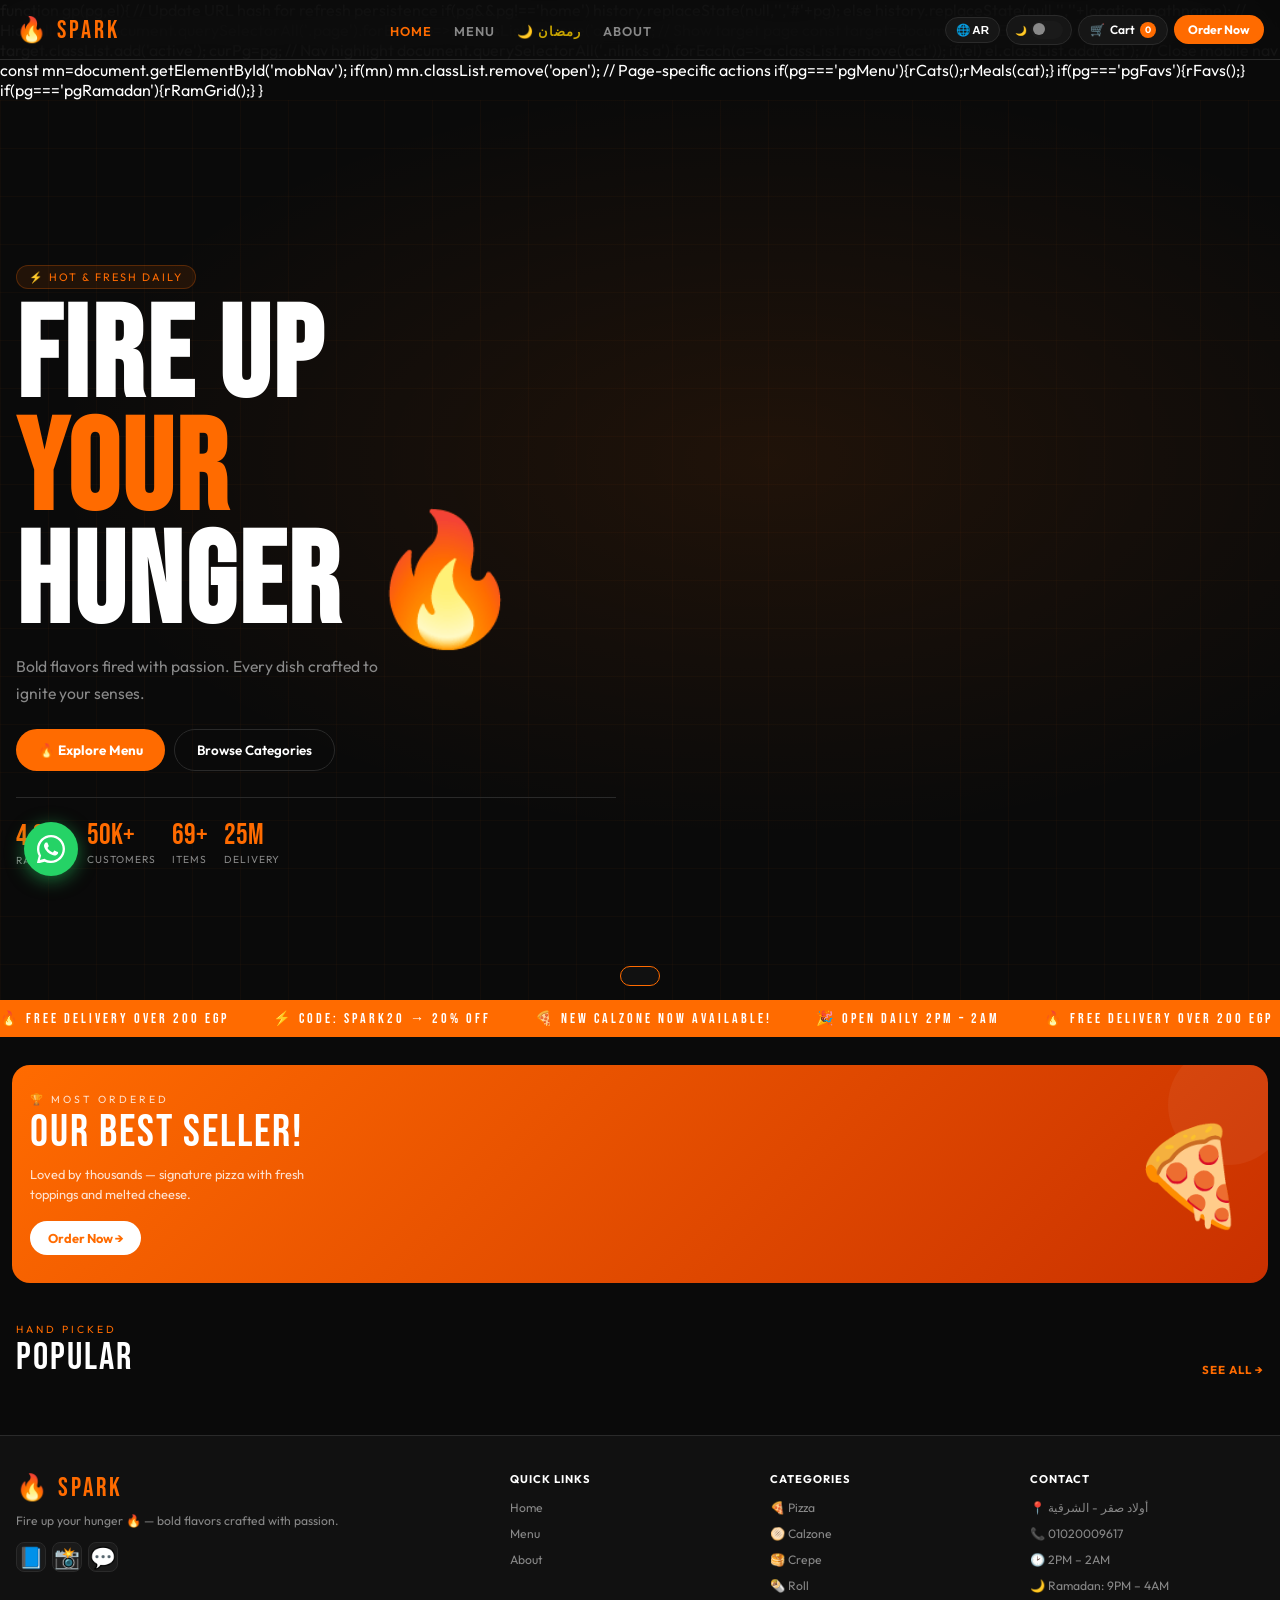
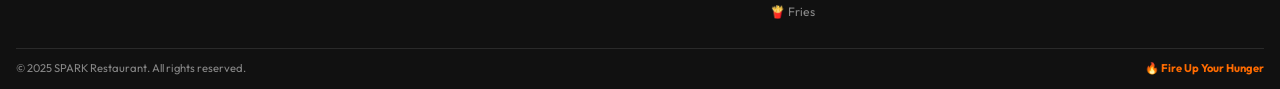
==== commit 476db517: "Update index.html" ====
--- a/index.html
+++ b/index.html
@@ -1,4 +1,24 @@
-<!DOCTYPE html>
+function gp(pg,el){
+  // Update URL hash for refresh persistence
+  if(pg&&pg!=='home') history.replaceState(null,'','#'+pg);
+  else history.replaceState(null,'',''+location.pathname);
+  // Hide all pages
+  document.querySelectorAll('.page').forEach(p=>p.classList.remove('active'));
+  // Show target page
+  const target=document.getElementById(pg);
+  if(target) target.classList.add('active');
+  curPg=pg;
+  // Nav highlight
+  document.querySelectorAll('.nlinks a').forEach(a=>a.classList.remove('act'));
+  if(el) el.classList.add('act');
+  // Close mobile nav
+  const mn=document.getElementById('mobNav');
+  if(mn) mn.classList.remove('open');
+  // Page-specific actions
+  if(pg==='pgMenu'){rCats();rMeals(cat);}
+  if(pg==='pgFavs'){rFavs();}
+  if(pg==='pgRamadan'){rRamGrid();}
+}<!DOCTYPE html>
 <html lang="en" data-theme="dark" data-lang="en">
 <head>
 <meta charset="UTF-8">
@@ -311,7 +331,7 @@
   <ul class="nlinks" id="nlinks">
     <li><a href="#" onclick="gp('home',this)" class="act" id="nH">Home</a></li>
     <li><a href="#" onclick="gp('pgMenu',this)" id="nM">Menu</a></li>
-    <li id="navRamadan" style="display:none;"><a href="#" onclick="gp('pgRamadan',this)" id="nR" style="color:#C8A400;">🌙 رمضان</a></li>
+    <li id="navRamadan"><a href="#" onclick="gp('pgRamadan',this)" id="nR" style="color:#C8A400;">🌙 رمضان</a></li>
     <li><a href="#" onclick="gp('pgAbout',this)" id="nA">About</a></li>
     <li><a href="#" onclick="gp('pgFavs',this)" id="nFav" style="display:none;">❤️ <span id="favNavLbl">Favorites</span></a></li>
   </ul>
@@ -1160,6 +1180,34 @@
     }
   }catch(e){console.warn('social config:',e);}
 }
+async function loadFloatBtnConfig(){
+  try{
+    const {db}=await initFB();
+    const {doc,getDoc}=await import('https://www.gstatic.com/firebasejs/10.12.0/firebase-firestore.js');
+    const snap=await getDoc(doc(db,'config','floatBtn'));
+    if(!snap.exists()) return;
+    const d=snap.data();
+    const btn=document.getElementById('waBtn');
+    if(!btn) return;
+    if(d.enabled===false){ btn.style.display='none'; return; }
+    btn.style.display='';
+    // action: 'menu', 'whatsapp', 'call', 'url'
+    if(d.action==='menu'){
+      btn.onclick=function(e){e.preventDefault();gp('pgMenu',document.getElementById('nM'));};
+      btn.href='#';
+      btn.innerHTML='<svg viewBox="0 0 24 24" fill="white" width="26" height="26"><path d="M3 18h18v-2H3v2zm0-5h18v-2H3v2zm0-7v2h18V6H3z"/></svg>';
+    } else if(d.action==='call'){
+      const waSocial=document.getElementById('waBtn');
+      // keep as whatsapp but use call
+      btn.href='tel:'+((d.phone||'').replace(/\D/g,''));
+      btn.innerHTML='📞';
+    }
+    // text overlay
+    if(d.text && d.action!=='whatsapp'){
+      btn.title=d.text;
+    }
+  }catch(e){console.warn('floatBtn config:',e);}
+}
 
 // ── Ramadan Config ──
 let ramItems=[], ramActive=false;
@@ -1173,8 +1221,8 @@
     ramActive = snap.exists() ? !!data.active : true;
     ramItems = data.items||[];
     const navEl=document.getElementById('navRamadan');
-    // Show ramadan nav only if active
-    if(navEl) navEl.style.display = ramActive ? '' : 'none';
+    // Hide ONLY if admin explicitly set active=false
+    if(navEl) navEl.style.display = (snap.exists() && data.active===false) ? 'none' : '';
     const grid=document.getElementById('ramGrid');
     if(grid){
       if(data.title) { const t=document.getElementById('ramTitle'); if(t) t.textContent=data.title; }
@@ -1241,25 +1289,24 @@
     favs=new Set(MEALS.filter(m=>m.fav||m.featured).map(m=>m.id));
     syncAllViews();
   // Show popup after content loads
-  setTimeout(loadAndShowPopup, 500);
+  setTimeout(loadAndShowPopup, 200);
   }catch(e){console.warn('loadFromFirebase:',e);}
 }
 
 function syncAllViews(){
-  // Re-render everywhere so any product change is reflected instantly
+  // Always update category counts first
+  CATS.forEach(c=>{
+    if(c.id==='all') c.cnt=MEALS.length;
+    else c.cnt=MEALS.filter(m=>m.cat===c.id).length;
+  });
+  // Re-render active page
   rHome();
   if(curPg==='pgMenu'){rCats();rMeals(cat);}
   if(curPg==='pgFavs'){rFavs();}
-  if(curPg==='pgRamadan'){const rg=document.getElementById('ramGrid');if(rg){const meals=window._ramItems?.length?MEALS.filter(m=>window._ramItems.includes(m.id)):MEALS;rg.innerHTML=meals.map(mC).join('');}}
-  // Update category counts
-  CATS.forEach(c=>{if(c.id!=='all') c.cnt=MEALS.filter(m=>m.cat===c.id).length;});
-  // Sync ramadan grid
-  rRamGrid();
-  // Load custom pages into footer nav
+  if(curPg==='pgRamadan'){rRamGrid();}
+  // Load configs (non-blocking)
   loadCustomPages();
-  // Load delivery config
   loadDeliveryConfig();
-  // Load payment methods
   loadPaymentMethods();
 }
 
@@ -1310,73 +1357,21 @@
     if(ftSlot && _customPages.length){
       ftSlot.innerHTML=_customPages.map(p=>`<li><a href="#" onclick="openCustomPage('${p._id}')">${p.title}</a></li>`).join('');
     }
-    // Check URL for direct page link ?page=slug
-    const slug=new URLSearchParams(location.search).get('page');
-    if(slug){
-      const pg=_customPages.find(p=>p.slug===slug);
-      if(pg) openCustomPage(pg._id);
-    }
-  }catch(e){console.warn('loadCustomPages:',e);}
-}
-
-function openCustomPage(id){
-  const pg=_customPages.find(p=>p._id===id);
-  if(!pg) return;
-  document.getElementById('pgCustomTitle').textContent=pg.title;
-  document.getElementById('pgCustomContent').innerHTML=pg.content||'';
-  gp('pgCustom');
-}
-
-// ── Firebase ──
-const FB_CFG={
-  apiKey:"AIzaSyCh32ANAz144h5aSZfjZZq3jyzxOocxi94",
-  authDomain:"sparkeg-d8fdd.firebaseapp.com",
-  projectId:"sparkeg-d8fdd",
-  storageBucket:"sparkeg-d8fdd.firebasestorage.app",
-  messagingSenderId:"667897054721",
-  appId:"1:667897054721:web:a765f25a7576d0f1dd6200"
-};
-let _db=null;
-async function initFB(){
-  if(_db) return {db:_db};
-  const {initializeApp,getApps}=await import('https://www.gstatic.com/firebasejs/10.12.0/firebase-app.js');
-  const {getFirestore}=await import('https://www.gstatic.com/firebasejs/10.12.0/firebase-firestore.js');
-  const app=getApps().length?getApps()[0]:initializeApp(FB_CFG);
-  _db=getFirestore(app);
-  return {db:_db};
-}
-async function loadProdSizes(){
-  try{
-    const {db}=await initFB();
-    const {collection,getDocs}=await import('https://www.gstatic.com/firebasejs/10.12.0/firebase-firestore.js');
-    const snap=await getDocs(collection(db,'product_sizes'));
-    snap.docs.forEach(d=>{
-      const data=d.data();
-      if(data.mealId&&data.sizes) PROD_SIZES[data.mealId]=data.sizes;
-    });
-  }catch(e){console.warn('loadProdSizes:',e);}
-}
-// ── Init ──
-// ── QR Table Detection ──
-(function detectTableFromURL(){
-  const params=new URLSearchParams(window.location.search);
-  const tableId=params.get('table');
-  if(tableId){
-    window._tableId=tableId;
-    // Show menu directly with table context banner
-    document.querySelectorAll('.pg').forEach(p=>p.classList.remove('active'));
-    const menuPg=document.getElementById('pgMenu');
-    if(menuPg){menuPg.classList.add('active');}
-    curPg='pgMenu';
-    // Show table banner
-    const banner=document.createElement('div');
-    banner.style.cssText='position:fixed;top:60px;left:0;right:0;z-index:800;background:var(--or);color:#fff;text-align:center;padding:8px 16px;font-size:.82rem;font-weight:700;font-family:Cairo,Outfit,sans-serif;';
-    banner.innerHTML=`🪑 أنت على طاولة رقم <strong>${tableId}</strong> — اختر ما تريد وأضف للسلة`;
-    document.body.prepend(banner);
+
+rHome();
+// Hash-based navigation on page load
+(function(){
+  const hash = location.hash.replace('#','');
+  if(hash && hash!=='home'){
+    setTimeout(()=>{
+      const pg = document.getElementById(hash);
+      const navMap = {pgMenu:'nM',pgAbout:'nA',pgRamadan:'nR',pgFavs:'nFav'};
+      const navEl = navMap[hash] ? document.getElementById(navMap[hash]) : null;
+      if(pg) gp(hash, navEl);
+    }, 300);
   }
 })();
 
-rHome();
 // Show cached logo instantly (no flash)
 (function(){
   const cached=localStorage.getItem('spark_logo');
@@ -1390,6 +1385,7 @@
 loadFromFirebase().then(()=>{
   loadRamadanConfig();
   loadSocialConfig();
+  loadFloatBtnConfig();
 });
 
 // ════════════════════════════════════════
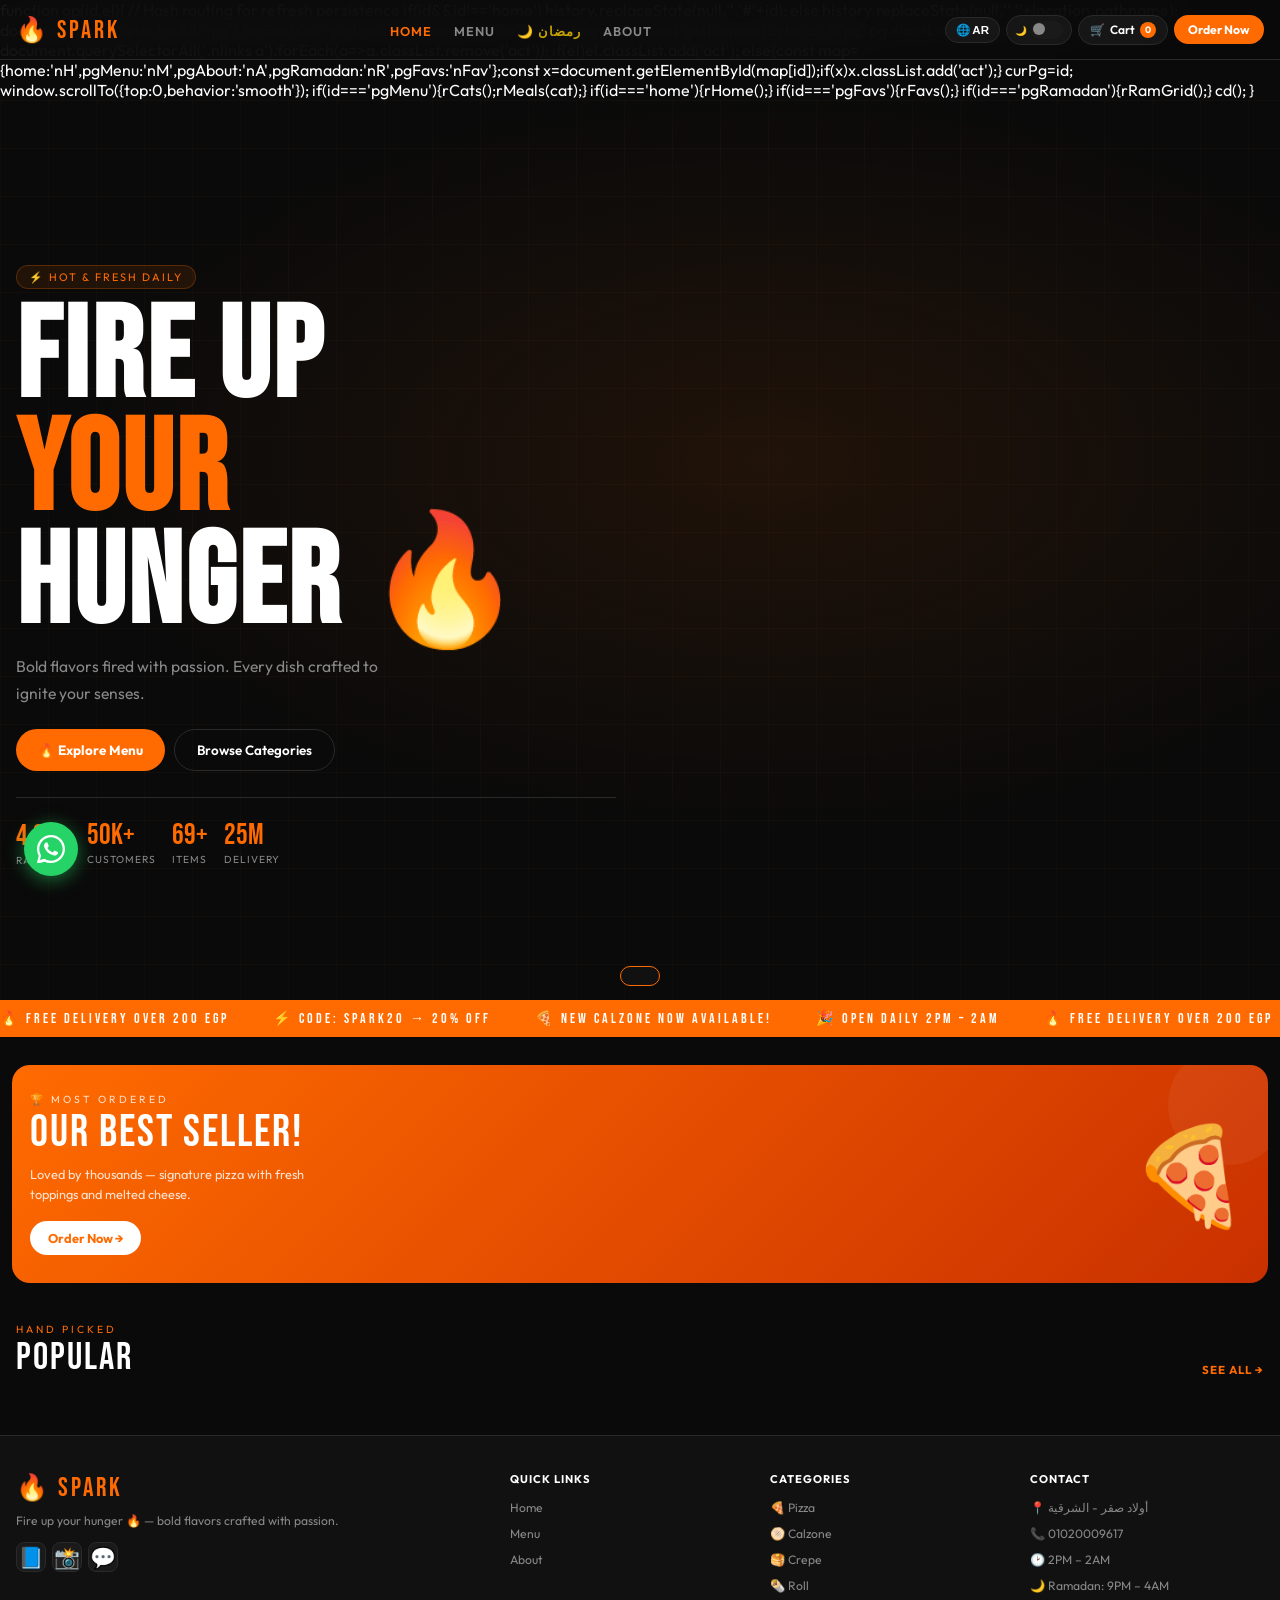
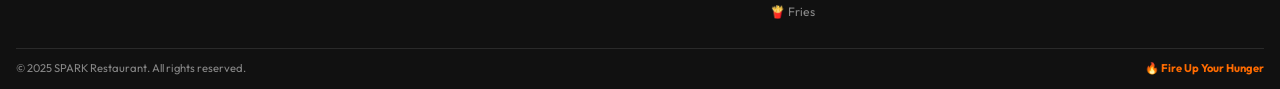
==== commit d34d7043: "Update index.html" ====
--- a/index.html
+++ b/index.html
@@ -1,23 +1,18 @@
-function gp(pg,el){
-  // Update URL hash for refresh persistence
-  if(pg&&pg!=='home') history.replaceState(null,'','#'+pg);
+function gp(id,el){
+  // Hash routing for refresh persistence
+  if(id&&id!=='home') history.replaceState(null,'','#'+id);
   else history.replaceState(null,'',''+location.pathname);
-  // Hide all pages
-  document.querySelectorAll('.page').forEach(p=>p.classList.remove('active'));
-  // Show target page
-  const target=document.getElementById(pg);
-  if(target) target.classList.add('active');
-  curPg=pg;
-  // Nav highlight
+  document.querySelectorAll('.pg').forEach(p=>p.classList.remove('active'));
+  const pg=document.getElementById(id); if(pg) pg.classList.add('active');
   document.querySelectorAll('.nlinks a').forEach(a=>a.classList.remove('act'));
-  if(el) el.classList.add('act');
-  // Close mobile nav
-  const mn=document.getElementById('mobNav');
-  if(mn) mn.classList.remove('open');
-  // Page-specific actions
-  if(pg==='pgMenu'){rCats();rMeals(cat);}
-  if(pg==='pgFavs'){rFavs();}
-  if(pg==='pgRamadan'){rRamGrid();}
+  if(el)el.classList.add('act');
+  else{const map={home:'nH',pgMenu:'nM',pgAbout:'nA',pgRamadan:'nR',pgFavs:'nFav'};const x=document.getElementById(map[id]);if(x)x.classList.add('act');}
+  curPg=id; window.scrollTo({top:0,behavior:'smooth'});
+  if(id==='pgMenu'){rCats();rMeals(cat);}
+  if(id==='home'){rHome();}
+  if(id==='pgFavs'){rFavs();}
+  if(id==='pgRamadan'){rRamGrid();}
+  cd();
 }<!DOCTYPE html>
 <html lang="en" data-theme="dark" data-lang="en">
 <head>
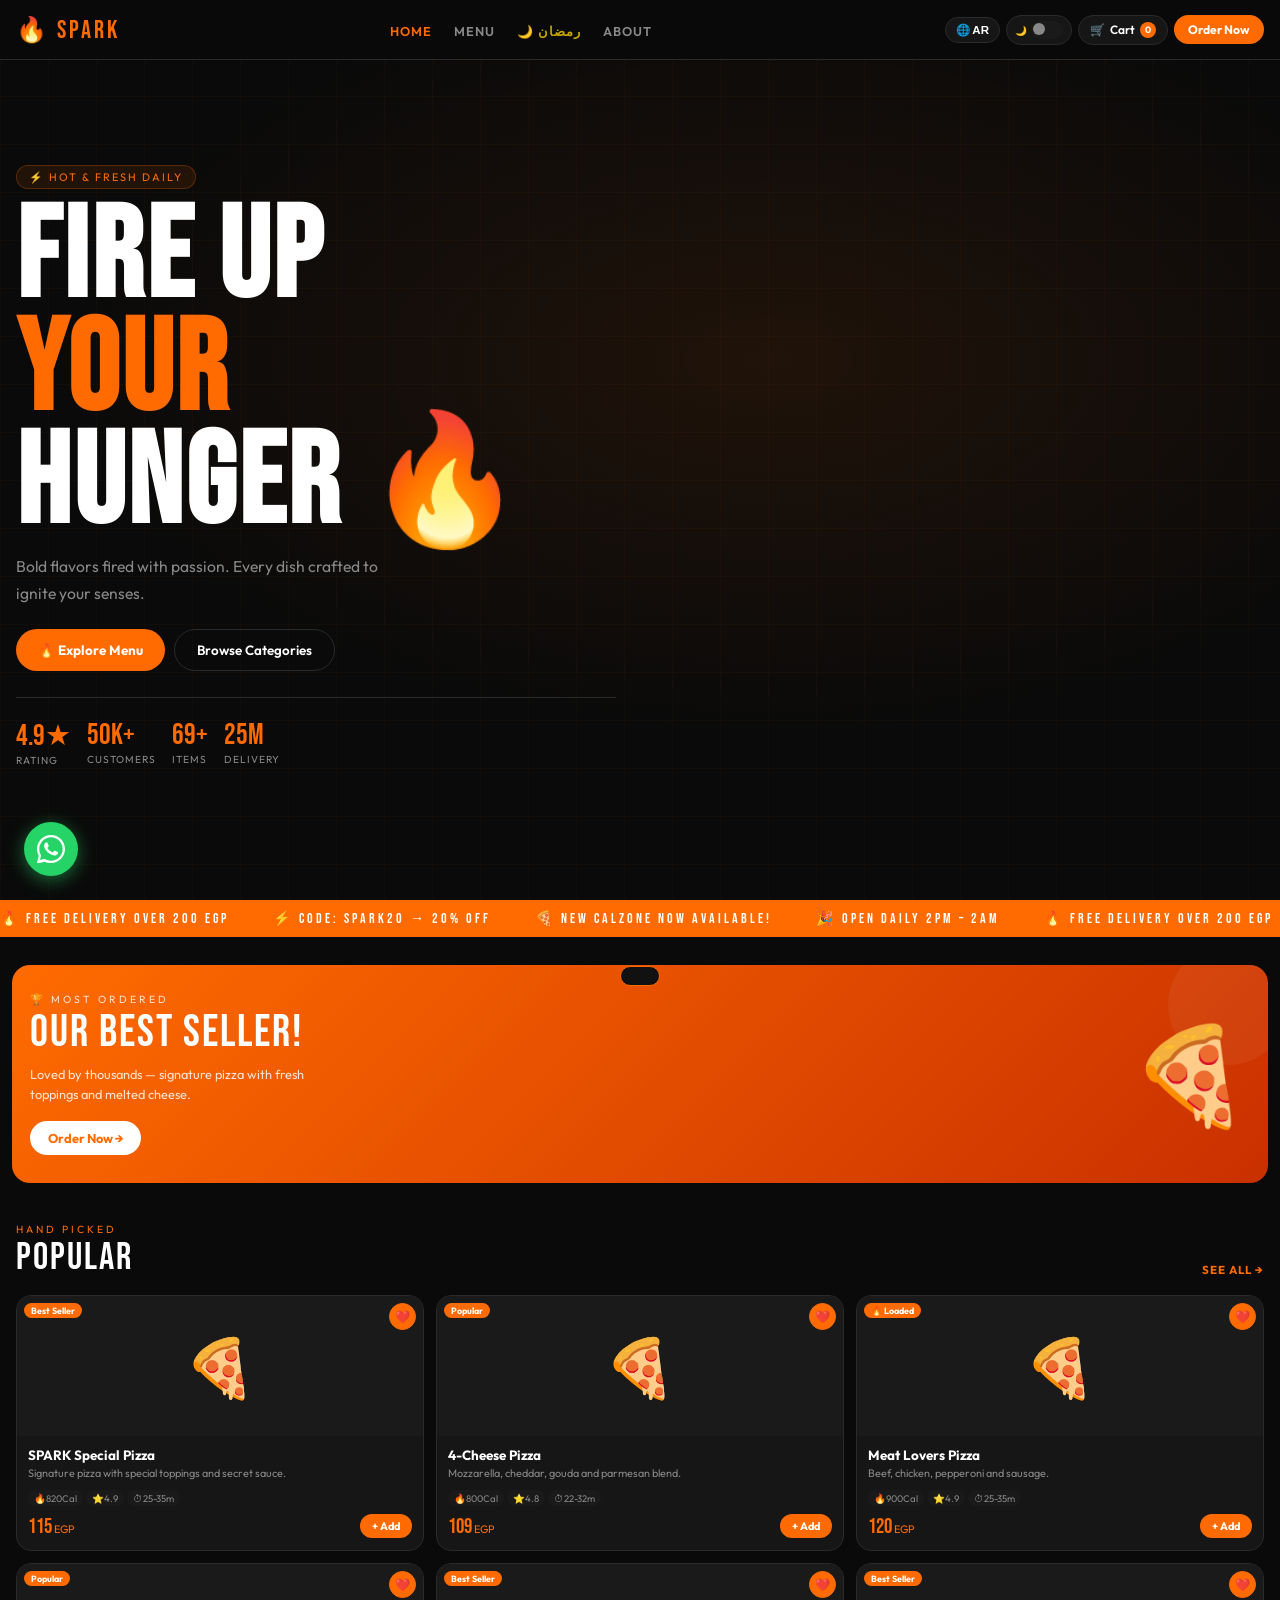
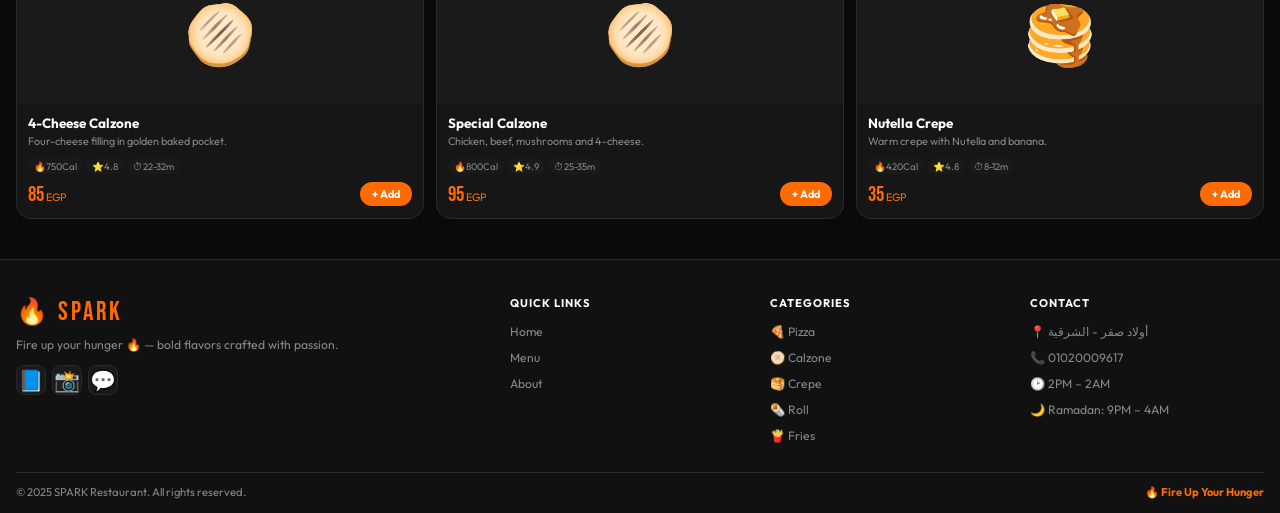
==== commit e230ab01: "Update index.html" ====
--- a/index.html
+++ b/index.html
@@ -1,19 +1,4 @@
-function gp(id,el){
-  // Hash routing for refresh persistence
-  if(id&&id!=='home') history.replaceState(null,'','#'+id);
-  else history.replaceState(null,'',''+location.pathname);
-  document.querySelectorAll('.pg').forEach(p=>p.classList.remove('active'));
-  const pg=document.getElementById(id); if(pg) pg.classList.add('active');
-  document.querySelectorAll('.nlinks a').forEach(a=>a.classList.remove('act'));
-  if(el)el.classList.add('act');
-  else{const map={home:'nH',pgMenu:'nM',pgAbout:'nA',pgRamadan:'nR',pgFavs:'nFav'};const x=document.getElementById(map[id]);if(x)x.classList.add('act');}
-  curPg=id; window.scrollTo({top:0,behavior:'smooth'});
-  if(id==='pgMenu'){rCats();rMeals(cat);}
-  if(id==='home'){rHome();}
-  if(id==='pgFavs'){rFavs();}
-  if(id==='pgRamadan'){rRamGrid();}
-  cd();
-}<!DOCTYPE html>
+<!DOCTYPE html>
 <html lang="en" data-theme="dark" data-lang="en">
 <head>
 <meta charset="UTF-8">
@@ -740,6 +725,8 @@
 
 // ── Pages ──
 function gp(id,el){
+  // Hash routing — page refresh stays on same page
+  try{if(id&&id!=='home')history.replaceState(null,'','#'+id);else history.replaceState(null,'',''+location.pathname);}catch(e){}
   document.querySelectorAll('.pg').forEach(p=>p.classList.remove('active'));
   const pg=document.getElementById(id); if(pg) pg.classList.add('active');
   document.querySelectorAll('.nlinks a').forEach(a=>a.classList.remove('act'));
@@ -1175,34 +1162,6 @@
     }
   }catch(e){console.warn('social config:',e);}
 }
-async function loadFloatBtnConfig(){
-  try{
-    const {db}=await initFB();
-    const {doc,getDoc}=await import('https://www.gstatic.com/firebasejs/10.12.0/firebase-firestore.js');
-    const snap=await getDoc(doc(db,'config','floatBtn'));
-    if(!snap.exists()) return;
-    const d=snap.data();
-    const btn=document.getElementById('waBtn');
-    if(!btn) return;
-    if(d.enabled===false){ btn.style.display='none'; return; }
-    btn.style.display='';
-    // action: 'menu', 'whatsapp', 'call', 'url'
-    if(d.action==='menu'){
-      btn.onclick=function(e){e.preventDefault();gp('pgMenu',document.getElementById('nM'));};
-      btn.href='#';
-      btn.innerHTML='<svg viewBox="0 0 24 24" fill="white" width="26" height="26"><path d="M3 18h18v-2H3v2zm0-5h18v-2H3v2zm0-7v2h18V6H3z"/></svg>';
-    } else if(d.action==='call'){
-      const waSocial=document.getElementById('waBtn');
-      // keep as whatsapp but use call
-      btn.href='tel:'+((d.phone||'').replace(/\D/g,''));
-      btn.innerHTML='📞';
-    }
-    // text overlay
-    if(d.text && d.action!=='whatsapp'){
-      btn.title=d.text;
-    }
-  }catch(e){console.warn('floatBtn config:',e);}
-}
 
 // ── Ramadan Config ──
 let ramItems=[], ramActive=false;
@@ -1284,24 +1243,25 @@
     favs=new Set(MEALS.filter(m=>m.fav||m.featured).map(m=>m.id));
     syncAllViews();
   // Show popup after content loads
-  setTimeout(loadAndShowPopup, 200);
+  setTimeout(loadAndShowPopup, 500);
   }catch(e){console.warn('loadFromFirebase:',e);}
 }
 
 function syncAllViews(){
-  // Always update category counts first
-  CATS.forEach(c=>{
-    if(c.id==='all') c.cnt=MEALS.length;
-    else c.cnt=MEALS.filter(m=>m.cat===c.id).length;
-  });
-  // Re-render active page
+  // Re-render everywhere so any product change is reflected instantly
   rHome();
   if(curPg==='pgMenu'){rCats();rMeals(cat);}
   if(curPg==='pgFavs'){rFavs();}
-  if(curPg==='pgRamadan'){rRamGrid();}
-  // Load configs (non-blocking)
+  if(curPg==='pgRamadan'){const rg=document.getElementById('ramGrid');if(rg){const meals=window._ramItems?.length?MEALS.filter(m=>window._ramItems.includes(m.id)):MEALS;rg.innerHTML=meals.map(mC).join('');}}
+  // Update ALL category counts
+  CATS.forEach(c=>{c.cnt=c.id==='all'?MEALS.length:MEALS.filter(m=>m.cat===c.id).length;});
+  // Sync ramadan grid
+  rRamGrid();
+  // Load custom pages into footer nav
   loadCustomPages();
+  // Load delivery config
   loadDeliveryConfig();
+  // Load payment methods
   loadPaymentMethods();
 }
 
@@ -1352,21 +1312,81 @@
     if(ftSlot && _customPages.length){
       ftSlot.innerHTML=_customPages.map(p=>`<li><a href="#" onclick="openCustomPage('${p._id}')">${p.title}</a></li>`).join('');
     }
-
-rHome();
-// Hash-based navigation on page load
-(function(){
-  const hash = location.hash.replace('#','');
-  if(hash && hash!=='home'){
-    setTimeout(()=>{
-      const pg = document.getElementById(hash);
-      const navMap = {pgMenu:'nM',pgAbout:'nA',pgRamadan:'nR',pgFavs:'nFav'};
-      const navEl = navMap[hash] ? document.getElementById(navMap[hash]) : null;
-      if(pg) gp(hash, navEl);
-    }, 300);
+    // Check URL for direct page link ?page=slug
+    const slug=new URLSearchParams(location.search).get('page');
+    if(slug){
+      const pg=_customPages.find(p=>p.slug===slug);
+      if(pg) openCustomPage(pg._id);
+    }
+  }catch(e){console.warn('loadCustomPages:',e);}
+}
+
+function openCustomPage(id){
+  const pg=_customPages.find(p=>p._id===id);
+  if(!pg) return;
+  document.getElementById('pgCustomTitle').textContent=pg.title;
+  document.getElementById('pgCustomContent').innerHTML=pg.content||'';
+  gp('pgCustom');
+}
+
+// ── Firebase ──
+const FB_CFG={
+  apiKey:"AIzaSyCh32ANAz144h5aSZfjZZq3jyzxOocxi94",
+  authDomain:"sparkeg-d8fdd.firebaseapp.com",
+  projectId:"sparkeg-d8fdd",
+  storageBucket:"sparkeg-d8fdd.firebasestorage.app",
+  messagingSenderId:"667897054721",
+  appId:"1:667897054721:web:a765f25a7576d0f1dd6200"
+};
+let _db=null;
+async function initFB(){
+  if(_db) return {db:_db};
+  const {initializeApp,getApps}=await import('https://www.gstatic.com/firebasejs/10.12.0/firebase-app.js');
+  const {getFirestore}=await import('https://www.gstatic.com/firebasejs/10.12.0/firebase-firestore.js');
+  const app=getApps().length?getApps()[0]:initializeApp(FB_CFG);
+  _db=getFirestore(app);
+  return {db:_db};
+}
+async function loadProdSizes(){
+  try{
+    const {db}=await initFB();
+    const {collection,getDocs}=await import('https://www.gstatic.com/firebasejs/10.12.0/firebase-firestore.js');
+    const snap=await getDocs(collection(db,'product_sizes'));
+    snap.docs.forEach(d=>{
+      const data=d.data();
+      if(data.mealId&&data.sizes) PROD_SIZES[data.mealId]=data.sizes;
+    });
+  }catch(e){console.warn('loadProdSizes:',e);}
+}
+// ── Init ──
+// ── QR Table Detection ──
+(function detectTableFromURL(){
+  const params=new URLSearchParams(window.location.search);
+  const tableId=params.get('table');
+  if(tableId){
+    window._tableId=tableId;
+    // Show menu directly with table context banner
+    document.querySelectorAll('.pg').forEach(p=>p.classList.remove('active'));
+    const menuPg=document.getElementById('pgMenu');
+    if(menuPg){menuPg.classList.add('active');}
+    curPg='pgMenu';
+    // Show table banner
+    const banner=document.createElement('div');
+    banner.style.cssText='position:fixed;top:60px;left:0;right:0;z-index:800;background:var(--or);color:#fff;text-align:center;padding:8px 16px;font-size:.82rem;font-weight:700;font-family:Cairo,Outfit,sans-serif;';
+    banner.innerHTML=`🪑 أنت على طاولة رقم <strong>${tableId}</strong> — اختر ما تريد وأضف للسلة`;
+    document.body.prepend(banner);
   }
 })();
 
+rHome();
+// Restore page from URL hash on load
+(function(){
+  try{
+    const h=location.hash.replace('#','');
+    const valid=['pgMenu','pgAbout','pgRamadan','pgFavs'];
+    if(h&&valid.includes(h)) setTimeout(()=>gp(h),200);
+  }catch(e){}
+})();
 // Show cached logo instantly (no flash)
 (function(){
   const cached=localStorage.getItem('spark_logo');
@@ -1380,7 +1400,6 @@
 loadFromFirebase().then(()=>{
   loadRamadanConfig();
   loadSocialConfig();
-  loadFloatBtnConfig();
 });
 
 // ════════════════════════════════════════
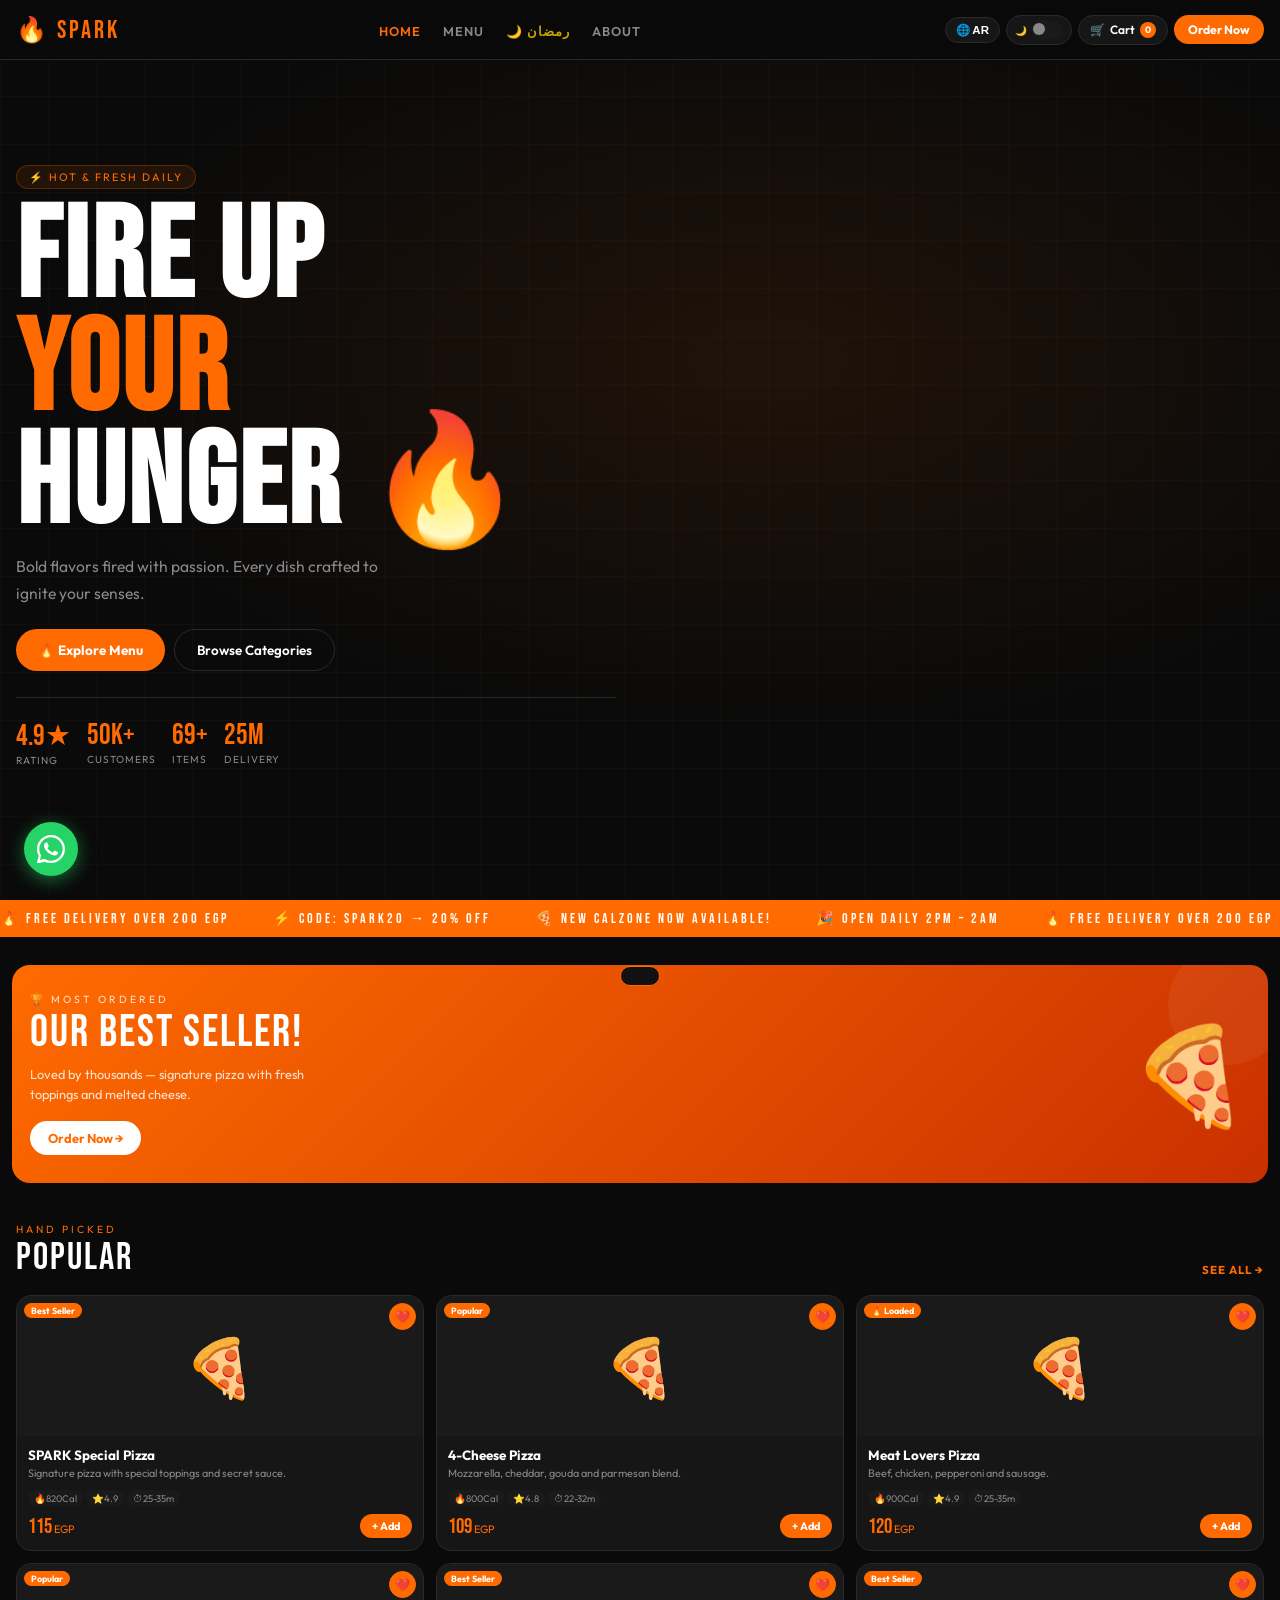
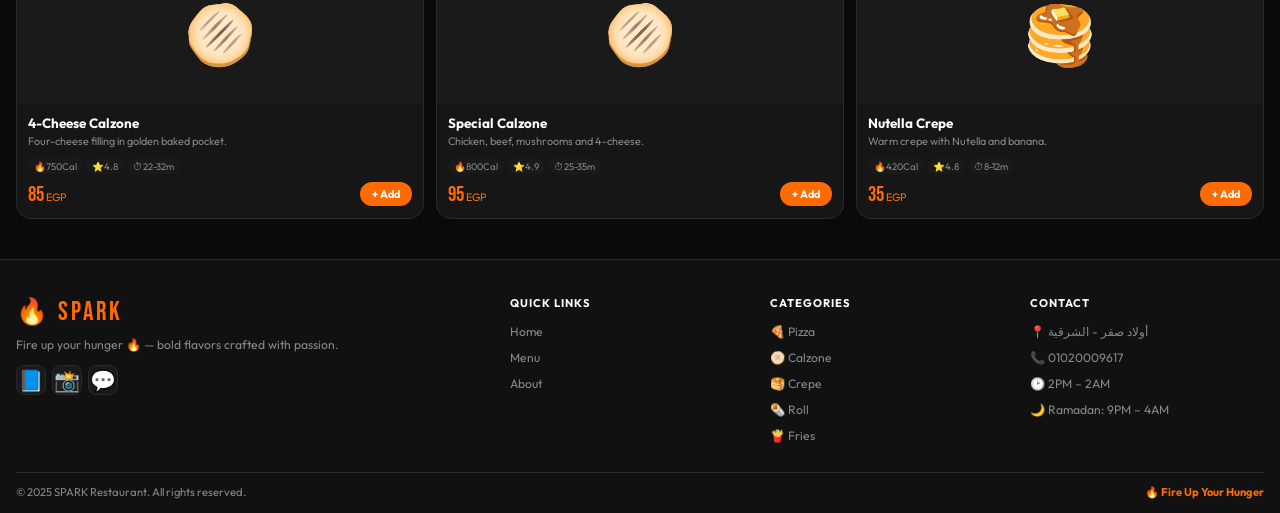
==== commit d50418e6: "Update index.html" ====
--- a/index.html
+++ b/index.html
@@ -314,6 +314,7 @@
     <li id="navRamadan"><a href="#" onclick="gp('pgRamadan',this)" id="nR" style="color:#C8A400;">🌙 رمضان</a></li>
     <li><a href="#" onclick="gp('pgAbout',this)" id="nA">About</a></li>
     <li><a href="#" onclick="gp('pgFavs',this)" id="nFav" style="display:none;">❤️ <span id="favNavLbl">Favorites</span></a></li>
+    <li><a href="#" onclick="gp('pgTrack',this)" id="nTrack" style="display:none;">📦 <span id="trackNavLbl">تتبع طلبي</span></a></li>
   </ul>
   <div class="nr">
     <button class="blang" id="langBtn" onclick="tLang()">🌐 AR</button>
@@ -517,6 +518,38 @@
 </div>
 
 <!-- ═══ FAVORITES PAGE ═══ -->
+
+<!-- ORDER TRACKING PAGE -->
+<!-- OFFERS PAGE -->
+<div class="pg" id="pgOffers">
+  <div style="padding:76px 16px 40px;max-width:900px;margin:0 auto;">
+    <div style="margin-bottom:22px;">
+      <div style="font-size:.65rem;letter-spacing:3px;text-transform:uppercase;color:var(--or);margin-bottom:4px;">LIMITED TIME</div>
+      <h1 style="font-family:'Bebas Neue',sans-serif;font-size:clamp(2rem,8vw,3.5rem);letter-spacing:3px;line-height:1;">🔥 العروض <span style="color:var(--or);">الحصرية</span></h1>
+      <p style="color:var(--muted);font-size:.84rem;margin-top:8px;" id="offSubtitle">عروض لفترة محدودة — لا تفوتها!</p>
+    </div>
+    <div id="offersGrid" style="display:grid;grid-template-columns:repeat(auto-fill,minmax(280px,1fr));gap:16px;">
+      <div style="text-align:center;padding:40px;color:var(--muted);grid-column:1/-1;">جاري التحميل...</div>
+    </div>
+  </div>
+</div>
+
+<div class="pg" id="pgTrack">
+  <div style="min-height:100svh;padding:80px 16px 40px;max-width:500px;margin:0 auto;">
+    <h2 style="font-family:'Bebas Neue',sans-serif;font-size:2rem;letter-spacing:3px;color:var(--or);margin-bottom:6px;">📦 تتبع طلبك</h2>
+    <p style="color:var(--muted);font-size:.82rem;margin-bottom:24px;">أدخل رقم طلبك لمتابعة حالته</p>
+    <div style="display:flex;gap:8px;margin-bottom:20px;">
+      <input id="trackInput" type="text" placeholder="ORD-XXXXXXXXXX" maxlength="20"
+        style="flex:1;padding:12px 14px;border-radius:10px;border:2px solid var(--bdr);background:var(--bg3);color:var(--txt);font-family:Cairo,Outfit,sans-serif;font-size:.9rem;outline:none;text-transform:uppercase;"
+        onfocus="this.style.borderColor='var(--or)'" onblur="this.style.borderColor='var(--bdr)'"
+        oninput="this.value=this.value.toUpperCase()"
+        onkeydown="if(event.key==='Enter')trackOrder()">
+      <button onclick="trackOrder()" class="bprim" style="padding:12px 18px;border-radius:10px;">🔍</button>
+    </div>
+    <div id="trackResult"></div>
+  </div>
+</div>
+
 <div class="pg" id="pgFavs" style="padding-top:60px;">
   <div style="max-width:900px;margin:0 auto;padding:30px 16px;">
     <div style="text-align:center;margin-bottom:24px;">
@@ -736,6 +769,7 @@
   if(id==='pgMenu'){rCats();rMeals(cat);}
   if(id==='home'){rHome();}
   if(id==='pgFavs'){rFavs();}
+  if(id==='pgOffers'){renderOffersGrid();}
   if(id==='pgRamadan'){
     const grid=document.getElementById('ramGrid');
     if(grid){
@@ -801,7 +835,7 @@
     :`<span style="font-size:3.6rem;">${m.em}</span>`;
   return `<div class="mc" onclick="openD(${m.id})">
   <div class="mimg" style="${m.img?'padding:0;overflow:hidden;':''}">
-    ${m.badge?`<div class="mbdg">${m.badge}</div>`:''}
+    ${(m._offerBadge||m.badge)?`<div class="mbdg">${m._offerBadge||m.badge}</div>`:''}
     <div class="mfv${favs.has(m.id)?' fav':''}" onclick="event.stopPropagation();tFav(${m.id},this)">${favs.has(m.id)?'❤️':'🤍'}</div>
     ${imgContent}
   </div>
@@ -810,7 +844,7 @@
     <div class="mds">${ds}</div>
     <div class="mmeta"><div class="mp">🔥${m.cal}${T('cu2')}</div><div class="mp">⭐${m.r}</div><div class="mp">⏱${m.tm}m</div></div>
     <div class="mft">
-      <div class="mpr">${m.pr}<small> EGP</small></div>
+      <div class="mpr">${(()=>{const op=getOfferPrice(m.id,m.pr);return op<m.pr?`${op}<small> EGP</small> <small style="text-decoration:line-through;color:var(--muted);font-size:.6rem;">${m.pr}</small>`:`${m.pr}<small> EGP</small>`;})()}</div>
       <button class="badd" onclick="event.stopPropagation();addC(${m.id})">${T('addB')}</button>
     </div>
   </div></div>`;}
@@ -1110,7 +1144,29 @@
   try {
     const {db} = await initFB();
     const {collection, addDoc} = await import('https://www.gstatic.com/firebasejs/10.12.0/firebase-firestore.js');
-    await addDoc(collection(db,'orders'), order);
+    const orderRef = await addDoc(collection(db,'orders'), order);
+    // Start real-time tracking
+    window._orderTracking && window._orderTracking(); // unsubscribe previous
+    const {onSnapshot:oSnap} = await import('https://www.gstatic.com/firebasejs/10.12.0/firebase-firestore.js');
+    window._orderTracking = oSnap(orderRef, (snap)=>{
+      if(!snap.exists()) return;
+      const d=snap.data();
+      const statusMap={
+        'جديد':    {icon:'🔔', color:'#FF6B00', msg: L==='ar'?'تم استلام طلبك':'Order received'},
+        'قيد التنفيذ': {icon:'👨‍🍳', color:'#FF9800', msg: L==='ar'?'جاري تحضير طلبك':'Preparing your order'},
+        'مكتمل':   {icon:'✅', color:'#4CAF50', msg: L==='ar'?'طلبك جاهز!':'Your order is ready!'},
+        'ملغى':    {icon:'❌', color:'#EF5350', msg: L==='ar'?'تم إلغاء الطلب':'Order cancelled'},
+      };
+      const st = statusMap[d.status] || statusMap['جديد'];
+      const trackEl = document.getElementById('orderTrackStatus');
+      if(trackEl){
+        trackEl.innerHTML=`<span style="font-size:1.4rem;">${st.icon}</span> <span style="color:${st.color};font-weight:700;">${st.msg}</span>`;
+      }
+      if(d.status==='مكتمل'||d.status==='ملغى'){
+        window._orderTracking && window._orderTracking();
+        window._orderTracking=null;
+      }
+    });
   } catch(e){ console.warn('Firebase error:', e); }
   // Increment promo usage
   if(window._activePromo&&window._PROMOS){
@@ -1135,15 +1191,186 @@
       <div style="font-size:.72rem;color:var(--muted);margin-bottom:4px;">رقم طلبك</div>
       <div style="font-family:'Bebas Neue',sans-serif;font-size:2rem;color:var(--or);letter-spacing:3px;">#${order.id.slice(-6).toUpperCase()}</div>
     </div>
-    <div style="font-size:.74rem;color:var(--muted);">📞 سنتواصل معك لتأكيد الطلب</div>
+    <div id="orderTrackStatus" style="margin:10px 0;font-size:.84rem;display:flex;align-items:center;justify-content:center;gap:6px;">
+      <span style="font-size:1.4rem;">🔔</span> <span style="color:var(--or);font-weight:700;">${L==='ar'?'تم استلام طلبك':'Order received'}</span>
+    </div>
+    <div style="font-size:.7rem;color:var(--muted);">سيتم تحديث الحالة تلقائياً</div>
     <button class="bprim" style="margin-top:20px;justify-content:center;width:100%;" onclick="closeCO();cart=[];updB();rCart();">${T('bkb')}</button>
   </div>`;
   cart=[];updB();
+  // Show track order nav
+  const tn=document.getElementById('nTrack');
+  if(tn) tn.style.display='';
 }
 function closeCO(){document.getElementById('coOv').classList.remove('open');}
 // ── Toast ──
 function showT(msg){const el=document.getElementById('toast');el.textContent=msg;el.classList.add('show');setTimeout(()=>el.classList.remove('show'),2600);}
 // ── Social Config ──
+async function trackOrder(){
+  const input=document.getElementById('trackInput');
+  const result=document.getElementById('trackResult');
+  if(!input||!result) return;
+  const id=input.value.trim();
+  if(!id){showT('❌ ادخل رقم الطلب');return;}
+  result.innerHTML='<div style="text-align:center;padding:20px;color:var(--muted);">⏳ جاري البحث...</div>';
+  try{
+    const {db}=await initFB();
+    const {collection,query,where,getDocs,orderBy,limit}=await import('https://www.gstatic.com/firebasejs/10.12.0/firebase-firestore.js');
+    // Search by order ID suffix
+    const q=query(collection(db,'orders'),where('id','>=',id),where('id','<=',id+''),limit(5));
+    const snap=await getDocs(q);
+    if(snap.empty){
+      result.innerHTML='<div style="text-align:center;padding:30px;color:var(--muted);">❌ لم يتم العثور على طلب بهذا الرقم</div>';
+      return;
+    }
+    const statusColors={'جديد':'#FF6B00','قيد التنفيذ':'#FF9800','مكتمل':'#4CAF50','ملغى':'#EF5350'};
+    const statusIcons={'جديد':'🔔','قيد التنفيذ':'👨‍🍳','مكتمل':'✅','ملغى':'❌'};
+    result.innerHTML=snap.docs.map(d=>{
+      const o=d.data();
+      const color=statusColors[o.status]||'var(--or)';
+      const icon=statusIcons[o.status]||'📦';
+      const items=(o.items||[]).map(i=>`${i.em||'🍕'} ${L==='ar'?i.ar:i.en} ×${i.qty}`).join(', ');
+      const dt=o.createdAt?new Date(o.createdAt).toLocaleString('ar-EG'):'—';
+      return `<div style="background:var(--card);border:2px solid ${color};border-radius:14px;padding:16px;margin-bottom:12px;">
+        <div style="display:flex;justify-content:space-between;align-items:center;margin-bottom:10px;">
+          <span style="font-family:'Bebas Neue',sans-serif;font-size:1.1rem;color:var(--or);">#${(o.id||d.id).slice(-8).toUpperCase()}</span>
+          <span style="background:${color}22;color:${color};padding:4px 10px;border-radius:50px;font-size:.75rem;font-weight:700;">${icon} ${o.status||'جديد'}</span>
+        </div>
+        <div style="font-size:.78rem;color:var(--muted);margin-bottom:6px;">🛒 ${items||'—'}</div>
+        <div style="display:flex;justify-content:space-between;font-size:.75rem;">
+          <span style="color:var(--muted);">⏰ ${dt}</span>
+          <span style="color:var(--or);font-weight:700;">💰 ${o.total||o.subtotal||0} EGP</span>
+        </div>
+      </div>`;
+    }).join('');
+  }catch(e){
+    result.innerHTML='<div style="text-align:center;padding:20px;color:#EF5350;">❌ خطأ في البحث</div>';
+    console.warn('trackOrder:',e);
+  }
+}
+async function loadOffers(){
+  try{
+    const {db}=await initFB();
+    const {doc,getDoc}=await import('https://www.gstatic.com/firebasejs/10.12.0/firebase-firestore.js');
+    const snap=await getDoc(doc(db,'config','offers'));
+    if(!snap.exists()) return;
+    const now=Date.now();
+    const allOffers=snap.data().offers||[];
+    // Filter active, not expired, not limit-reached
+    window._OFFERS=allOffers.filter(o=>{
+      if(!o.active) return false;
+      if(o.start && o.start>now) return false;
+      if(o.end && o.end<now) return false;
+      if(o.limit && o.usedCount>=o.limit) return false;
+      return true;
+    });
+    // Show offers nav if any active
+    const navOff=document.getElementById('navOffers');
+    if(navOff) navOff.style.display=window._OFFERS.length?'':'none';
+    // Apply badges to MEALS
+    window._OFFERS.forEach(o=>{
+      if(o.type==='product' && o.badge){
+        const m=MEALS.find(m=>m.id==o.productId);
+        if(m) m._offerBadge=o.badge;
+      }
+    });
+    // Render offers page
+    renderOffersGrid();
+  }catch(e){console.warn('loadOffers:',e);}
+}
+
+function getOfferPrice(mealId, basePrice){
+  if(!window._OFFERS) return basePrice;
+  const o=window._OFFERS.find(x=>x.type==='product'&&x.productId==mealId);
+  if(!o) return basePrice;
+  if(o.discType==='percent') return Math.round(basePrice*(1-o.discVal/100));
+  if(o.discType==='fixed') return Math.max(0,basePrice-o.discVal);
+  if(o.discType==='fixed_price') return o.discVal;
+  return basePrice;
+}
+
+function renderOffersGrid(){
+  const grid=document.getElementById('offersGrid');
+  if(!grid||!window._OFFERS) return;
+  if(!window._OFFERS.length){
+    grid.innerHTML='<div style="text-align:center;padding:50px;color:var(--muted);grid-column:1/-1;">لا توجد عروض متاحة الآن</div>';
+    return;
+  }
+  grid.innerHTML=window._OFFERS.map(o=>{
+    const now=Date.now();
+    const timeLeft=o.end?o.end-now:null;
+    const days=timeLeft?Math.floor(timeLeft/864e5):null;
+    const hrs=timeLeft?Math.floor((timeLeft%864e5)/36e5):null;
+    const timeStr=days>0?`ينتهي خلال ${days} يوم`:hrs>0?`ينتهي خلال ${hrs} ساعة`:'ينتهي قريباً';
+    const limitBar=o.limit?`<div style="margin-top:8px;">
+      <div style="display:flex;justify-content:space-between;font-size:.65rem;color:var(--muted);margin-bottom:3px;">
+        <span>تم الاستفادة ${o.usedCount||0} / ${o.limit}</span>
+        <span>${Math.round((o.usedCount||0)/o.limit*100)}%</span>
+      </div>
+      <div style="background:var(--bg3);border-radius:50px;height:4px;overflow:hidden;">
+        <div style="background:var(--or);height:100%;width:${Math.min(100,Math.round((o.usedCount||0)/o.limit*100))}%;border-radius:50px;"></div>
+      </div></div>`:'';
+
+    if(o.type==='product'){
+      const m=MEALS.find(x=>x.id==o.productId);
+      if(!m) return '';
+      const newPrice=getOfferPrice(m.id,m.pr);
+      const saving=m.pr-newPrice;
+      return `<div style="background:var(--card);border:1px solid rgba(255,107,0,.35);border-radius:16px;overflow:hidden;position:relative;">
+        <div style="position:absolute;top:10px;right:10px;background:var(--or);color:#fff;padding:3px 10px;border-radius:50px;font-size:.65rem;font-weight:800;z-index:2;">${o.badge||'🔥 عرض'}</div>
+        <div style="height:120px;background:var(--bg3);display:flex;align-items:center;justify-content:center;font-size:3.5rem;">${m.img&&!m.img.startsWith('data:')?`<img src="${m.img}" style="width:100%;height:100%;object-fit:cover;" onerror="this.parentElement.textContent='${m.em||'🍕'}'">`:m.em||'🍕'}</div>
+        <div style="padding:14px;">
+          <div style="font-weight:700;font-size:.88rem;margin-bottom:4px;">${L==='ar'?m.ar:m.en}</div>
+          <div style="font-size:.72rem;color:var(--muted);margin-bottom:10px;">${o.desc||''}</div>
+          <div style="display:flex;align-items:center;gap:8px;margin-bottom:8px;">
+            <span style="font-family:'Bebas Neue',sans-serif;font-size:1.6rem;color:var(--or);">${newPrice} <small style="font-size:.7rem;">EGP</small></span>
+            <span style="text-decoration:line-through;color:var(--muted);font-size:.8rem;">${m.pr} EGP</span>
+            ${saving>0?`<span style="background:#4CAF5022;color:#4CAF50;padding:2px 7px;border-radius:50px;font-size:.65rem;font-weight:700;">وفر ${saving} EGP</span>`:''}
+          </div>
+          ${timeLeft!==null?`<div style="font-size:.67rem;color:var(--or);margin-bottom:8px;">⏰ ${timeStr}</div>`:''}
+          ${limitBar}
+          <button class="bprim" style="width:100%;justify-content:center;margin-top:10px;" onclick="openDish('${m.id}')">أضف للسلة 🛒</button>
+        </div></div>`;
+    } else {
+      // Meal deal
+      const items=(o.mealItems||[]).map(id=>MEALS.find(m=>m.id==id)).filter(Boolean);
+      const originalTotal=items.reduce((s,m)=>s+m.pr,0);
+      const saving=originalTotal-o.mealPrice;
+      return `<div style="background:var(--card);border:1px solid rgba(255,107,0,.35);border-radius:16px;overflow:hidden;position:relative;">
+        <div style="background:linear-gradient(135deg,#FF6B00,#C93000);padding:14px;">
+          <div style="color:#fff;font-family:'Bebas Neue',sans-serif;font-size:1.4rem;letter-spacing:2px;">${o.badge||'🍱 وجبة خاصة'}</div>
+          <div style="color:rgba(255,255,255,.85);font-size:.75rem;margin-top:2px;">${o.nameAr}</div>
+        </div>
+        <div style="padding:14px;">
+          <div style="display:flex;gap:6px;flex-wrap:wrap;margin-bottom:10px;">
+            ${items.map(m=>`<span style="background:var(--bg3);padding:3px 9px;border-radius:50px;font-size:.7rem;">${m.em||''} ${m.ar}</span>`).join('')}
+          </div>
+          <div style="font-size:.72rem;color:var(--muted);margin-bottom:10px;">${o.desc||''}</div>
+          <div style="display:flex;align-items:center;gap:8px;margin-bottom:8px;">
+            <span style="font-family:'Bebas Neue',sans-serif;font-size:1.6rem;color:var(--or);">${o.mealPrice} <small style="font-size:.7rem;">EGP</small></span>
+            <span style="text-decoration:line-through;color:var(--muted);font-size:.8rem;">${originalTotal} EGP</span>
+            ${saving>0?`<span style="background:#4CAF5022;color:#4CAF50;padding:2px 7px;border-radius:50px;font-size:.65rem;font-weight:700;">وفر ${saving} EGP</span>`:''}
+          </div>
+          ${timeLeft!==null?`<div style="font-size:.67rem;color:var(--or);margin-bottom:8px;">⏰ ${timeStr}</div>`:''}
+          ${limitBar}
+          <button class="bprim" style="width:100%;justify-content:center;margin-top:10px;" onclick="addMealDeal('${o.id}')">أضف الوجبة 🛒</button>
+        </div></div>`;
+    }
+  }).join('');
+}
+
+function addMealDeal(offerId){
+  const o=window._OFFERS.find(x=>x.id===offerId);
+  if(!o) return;
+  const items=(o.mealItems||[]).map(id=>MEALS.find(m=>m.id==id)).filter(Boolean);
+  items.forEach(m=>{
+    const existing=cart.find(c=>c.id===m.id+'_deal_'+offerId);
+    if(existing) existing.qty++;
+    else cart.push({...m, id:m.id+'_deal_'+offerId, pr:Math.round(o.mealPrice/items.length), _dealId:offerId});
+  });
+  updB(); showT('✅ '+(L==='ar'?'تمت إضافة الوجبة':'Meal deal added!'));
+}
+
 async function loadSocialConfig(){
   try{
     const {db}=await initFB();
@@ -1400,6 +1627,7 @@
 loadFromFirebase().then(()=>{
   loadRamadanConfig();
   loadSocialConfig();
+  loadOffers();
 });
 
 // ════════════════════════════════════════
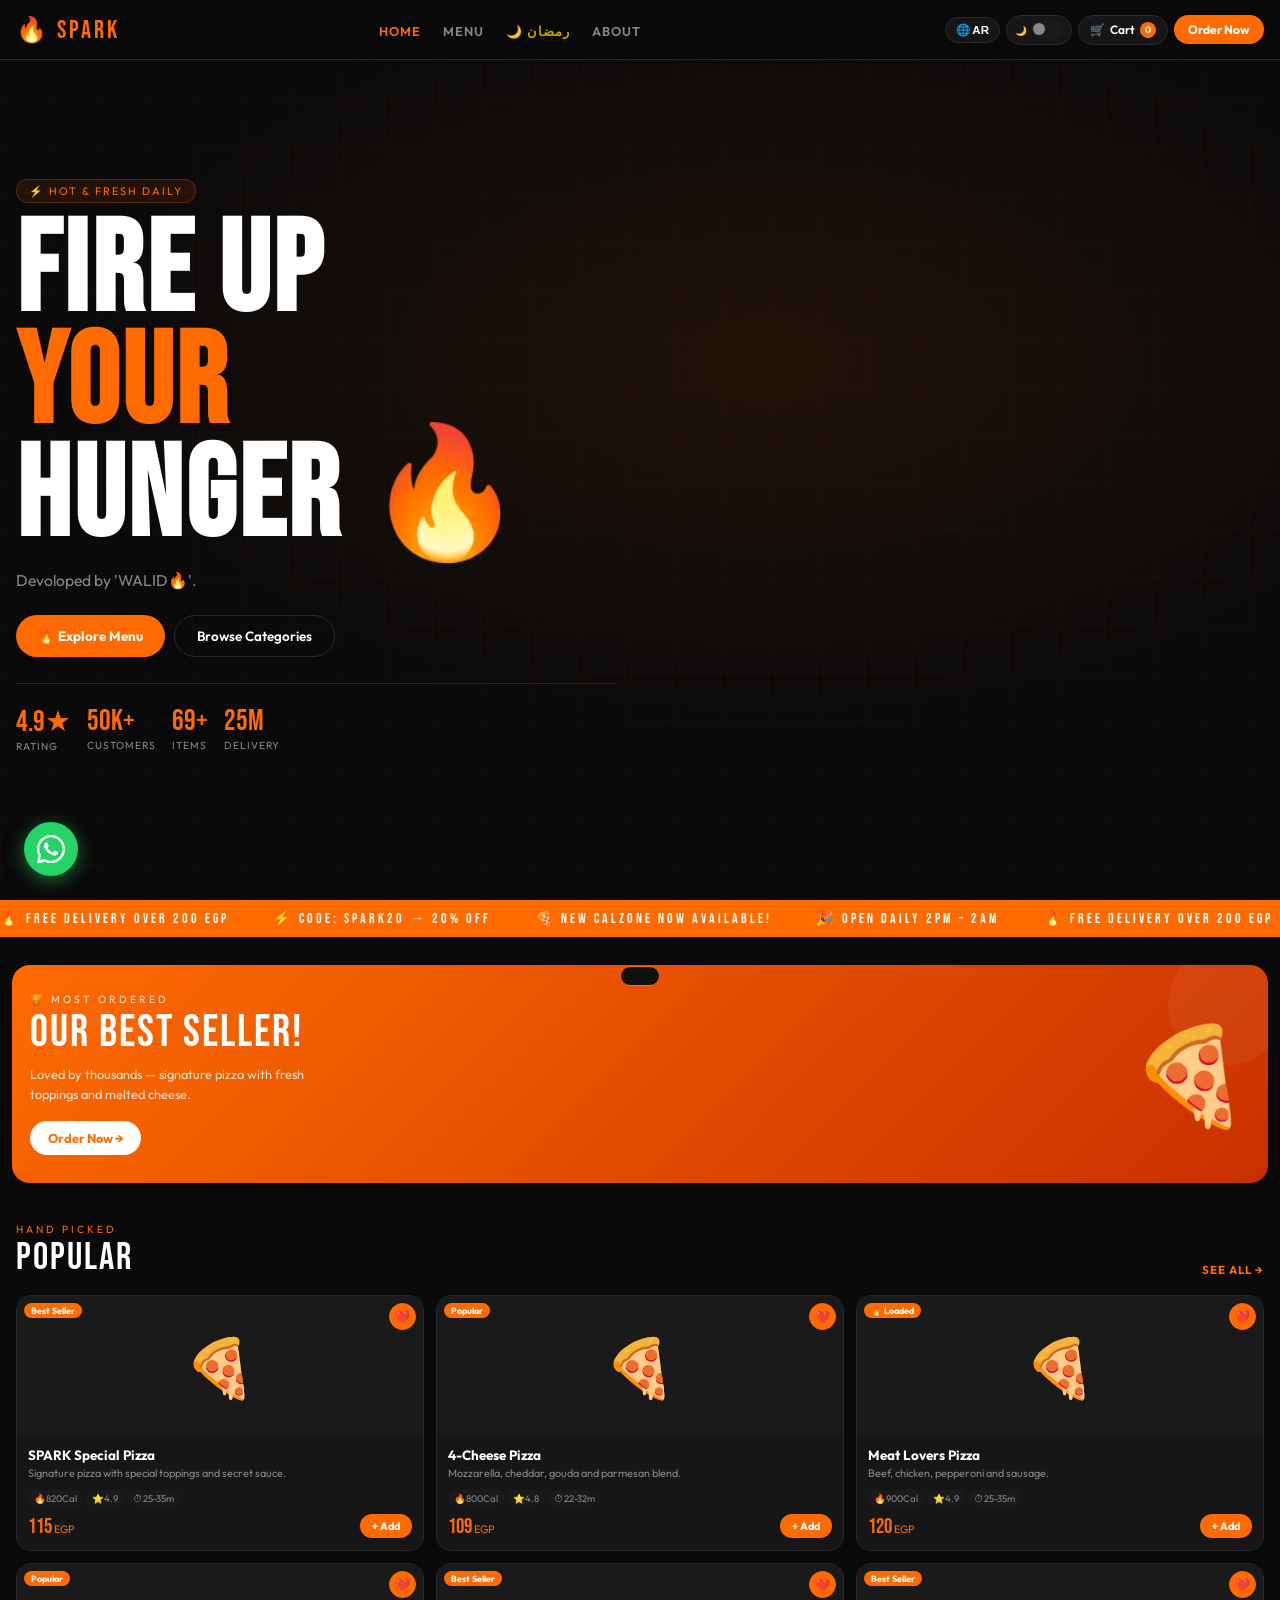
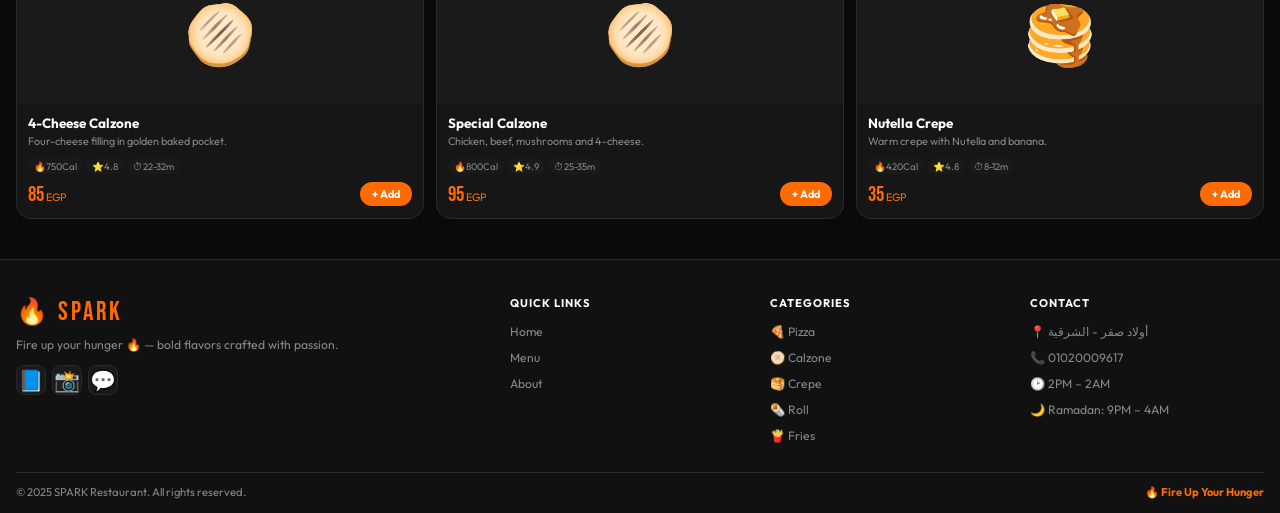
==== commit 1d7acd9f: "Update index.html" ====
--- a/index.html
+++ b/index.html
@@ -353,7 +353,7 @@
     <div class="hc">
       <div class="hbdg" id="hBd">⚡ Hot &amp; Fresh Daily</div>
       <h1 id="hH1">FIRE UP<br><span>YOUR</span><br>HUNGER 🔥</h1>
-      <p id="hSb">Bold flavors fired with passion. Every dish crafted to ignite your senses.</p>
+      <p id="hSb">Devoloped by 'WALID🔥'.</p>
       <div class="hbtns">
         <a href="#" class="bprim" onclick="gp('pgMenu')" id="hB1">🔥 Explore Menu</a>
         <a href="#" class="bsec" onclick="gp('pgMenu')" id="hB2">Browse Categories</a>
@@ -1470,7 +1470,7 @@
     favs=new Set(MEALS.filter(m=>m.fav||m.featured).map(m=>m.id));
     syncAllViews();
   // Show popup after content loads
-  setTimeout(loadAndShowPopup, 500);
+  setTimeout(loadAndShowPopup, 200);
   }catch(e){console.warn('loadFromFirebase:',e);}
 }
 
@@ -1628,11 +1628,37 @@
   loadRamadanConfig();
   loadSocialConfig();
   loadOffers();
+  loadFloatBtnConfig();
 });
 
 // ════════════════════════════════════════
 // ── POPUP SYSTEM (Frontend) ──
 // ════════════════════════════════════════
+async function loadFloatBtnConfig(){
+  try{
+    const {db}=await initFB();
+    const {doc,getDoc}=await import('https://www.gstatic.com/firebasejs/10.12.0/firebase-firestore.js');
+    const snap=await getDoc(doc(db,'config','floatBtn'));
+    if(!snap.exists()) return;
+    const d=snap.data();
+    const btn=document.getElementById('waBtn');
+    if(!btn) return;
+    if(d.enabled===false){btn.style.display='none';return;}
+    btn.style.display='';
+    if(d.action==='menu'){
+      btn.onclick=function(e){e.preventDefault();gp('pgMenu',document.getElementById('nM'));};
+      btn.href='#';
+      btn.innerHTML='<svg viewBox="0 0 24 24" fill="white" width="26" height="26"><path d="M3 18h18v-2H3v2zm0-5h18v-2H3v2zm0-7v2h18V6H3z"/></svg>';
+    } else if(d.action==='call'&&d.phone){
+      btn.href='tel:'+d.phone.replace(/\D/g,'');
+      btn.innerHTML='📞';
+    } else if(d.action==='url'&&d.url){
+      btn.href=d.url;
+      btn.target='_blank';
+    }
+    if(d.text) btn.title=d.text;
+  }catch(e){console.warn('floatBtn:',e);}
+}
 async function loadAndShowPopup(){
   try{
     const {db}=await initFB();
